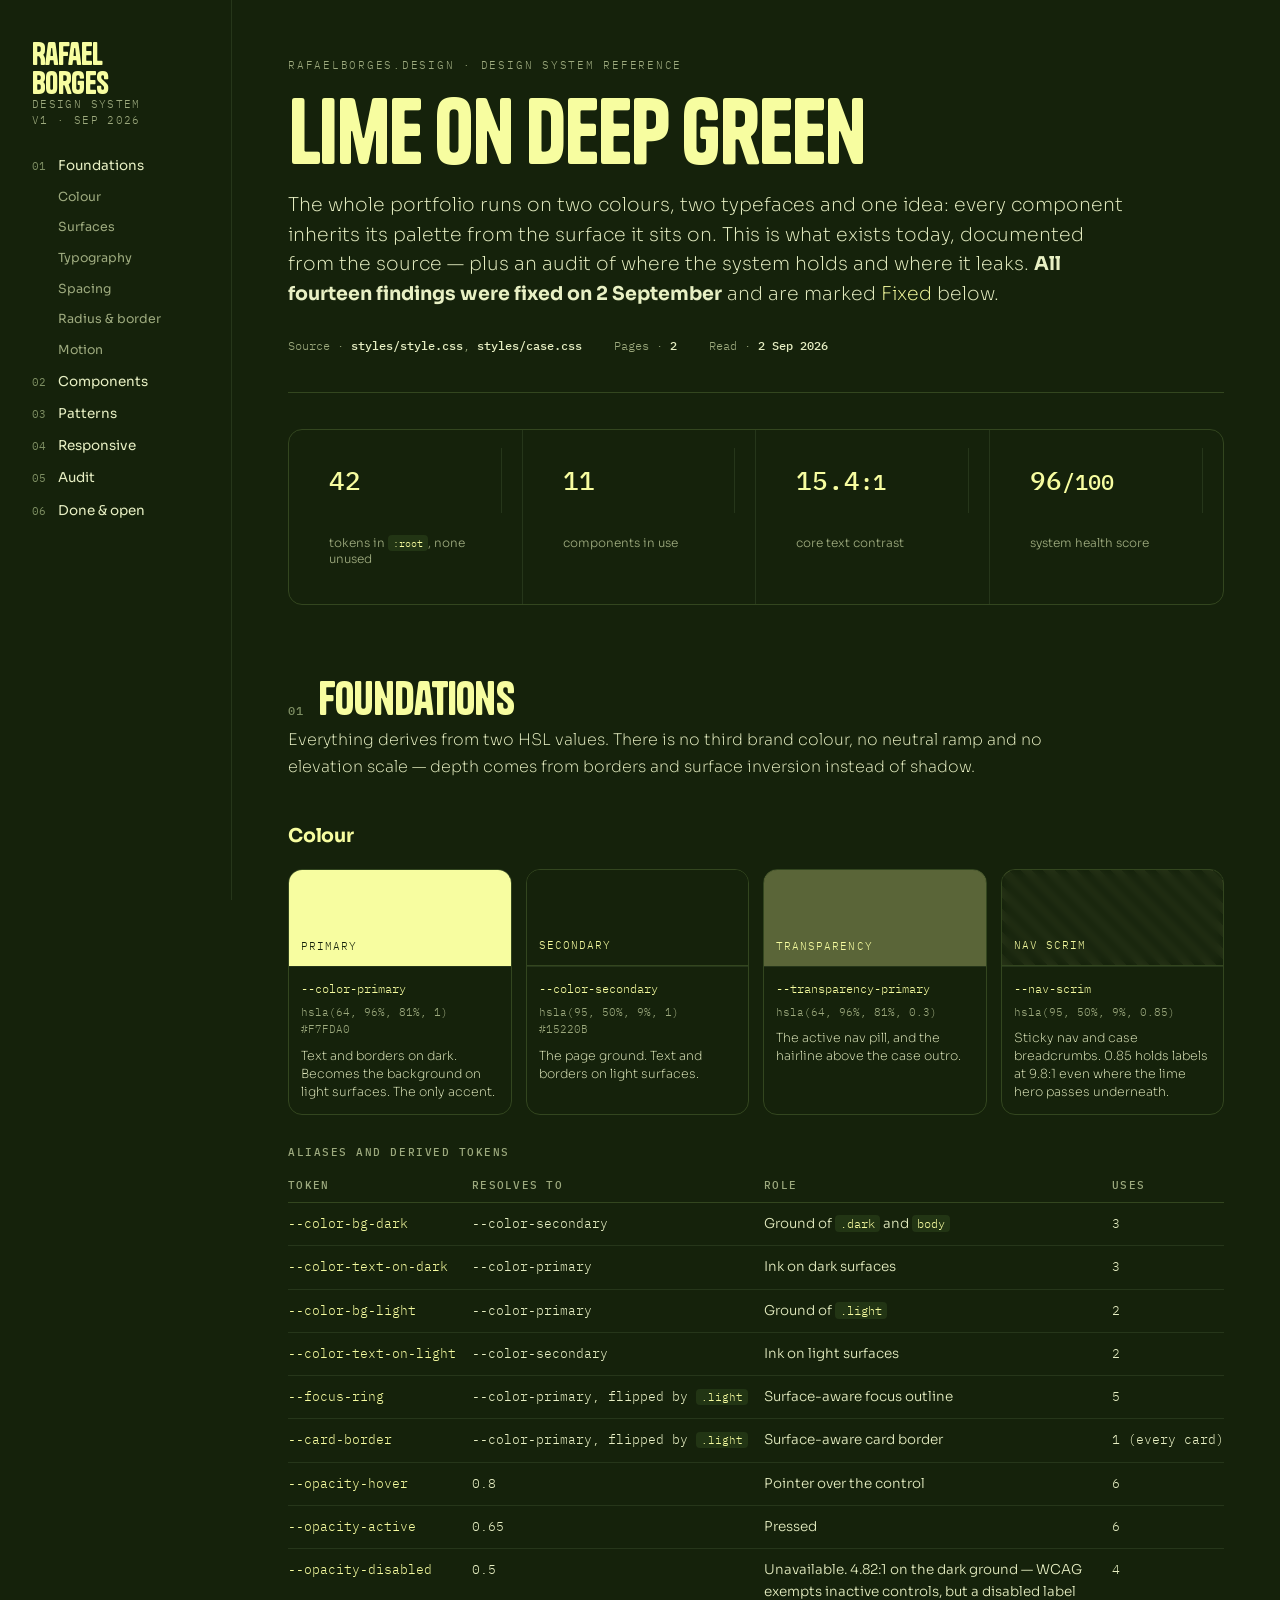
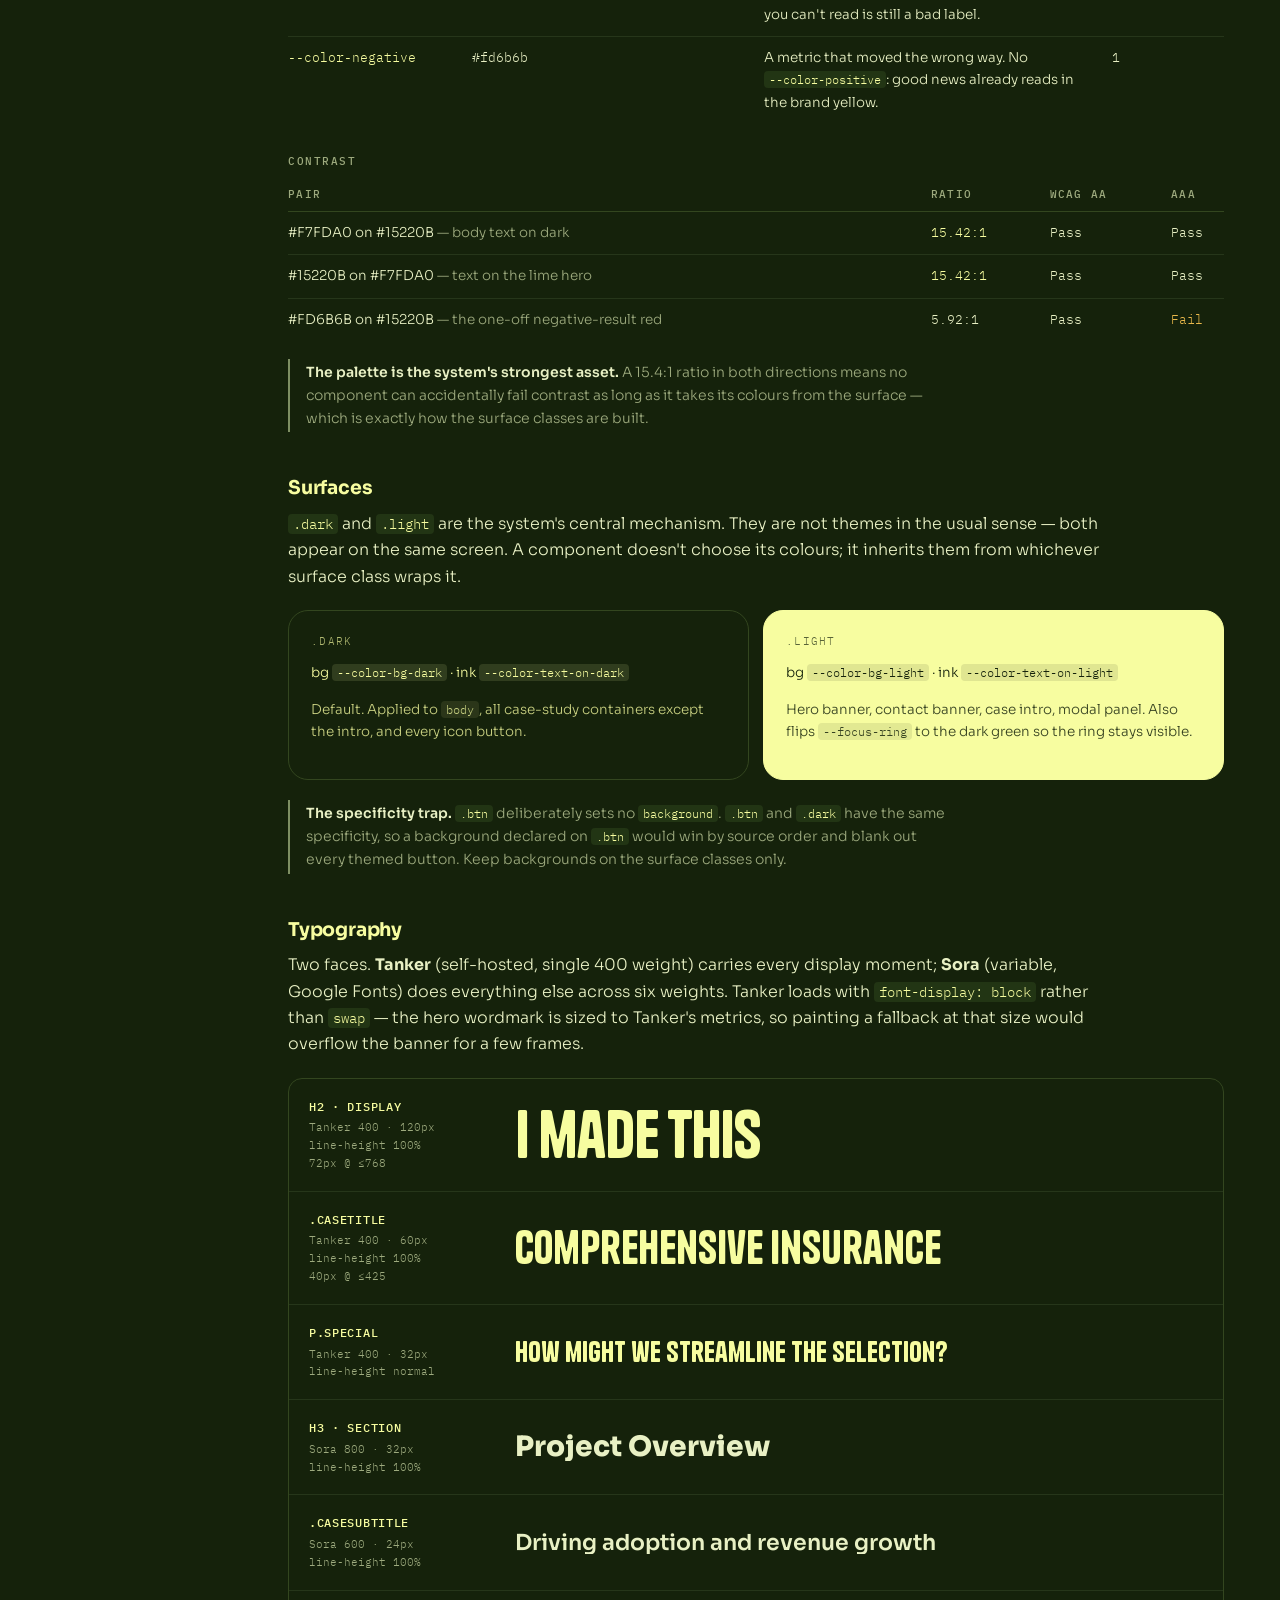
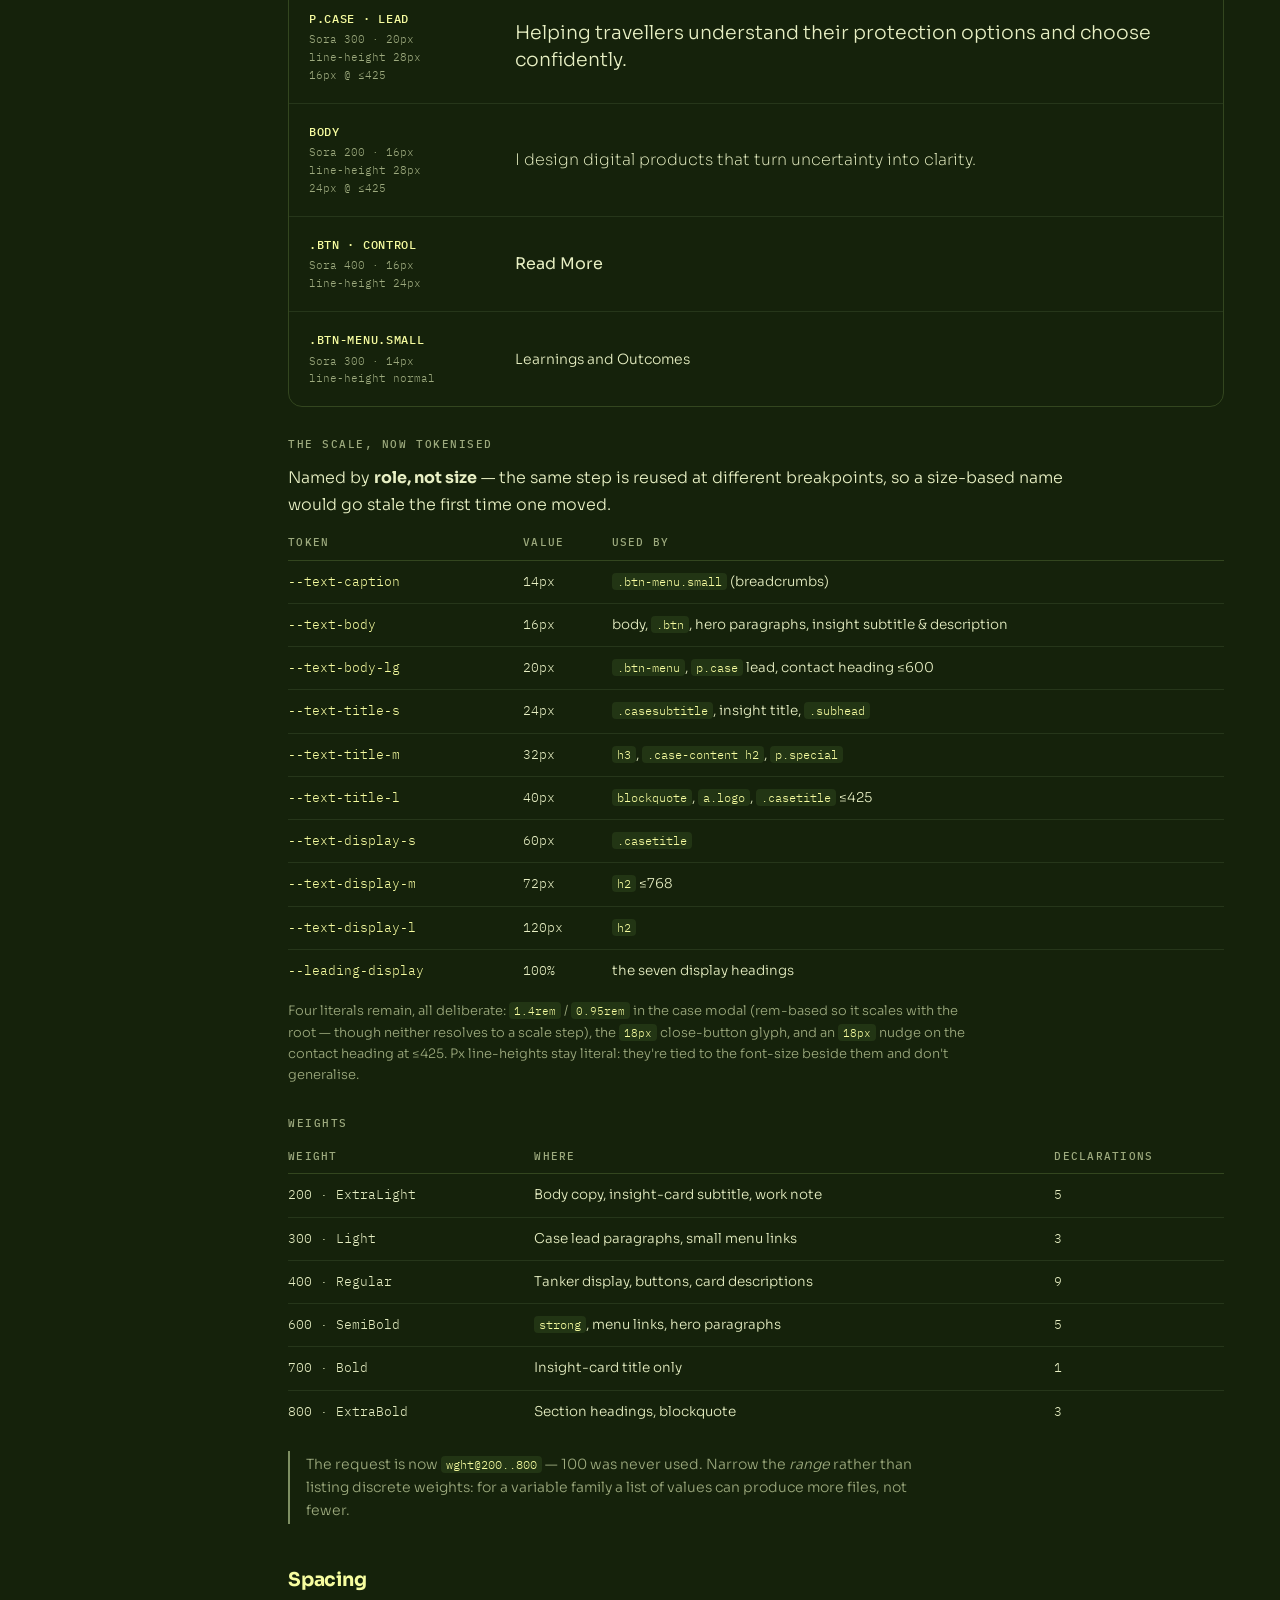
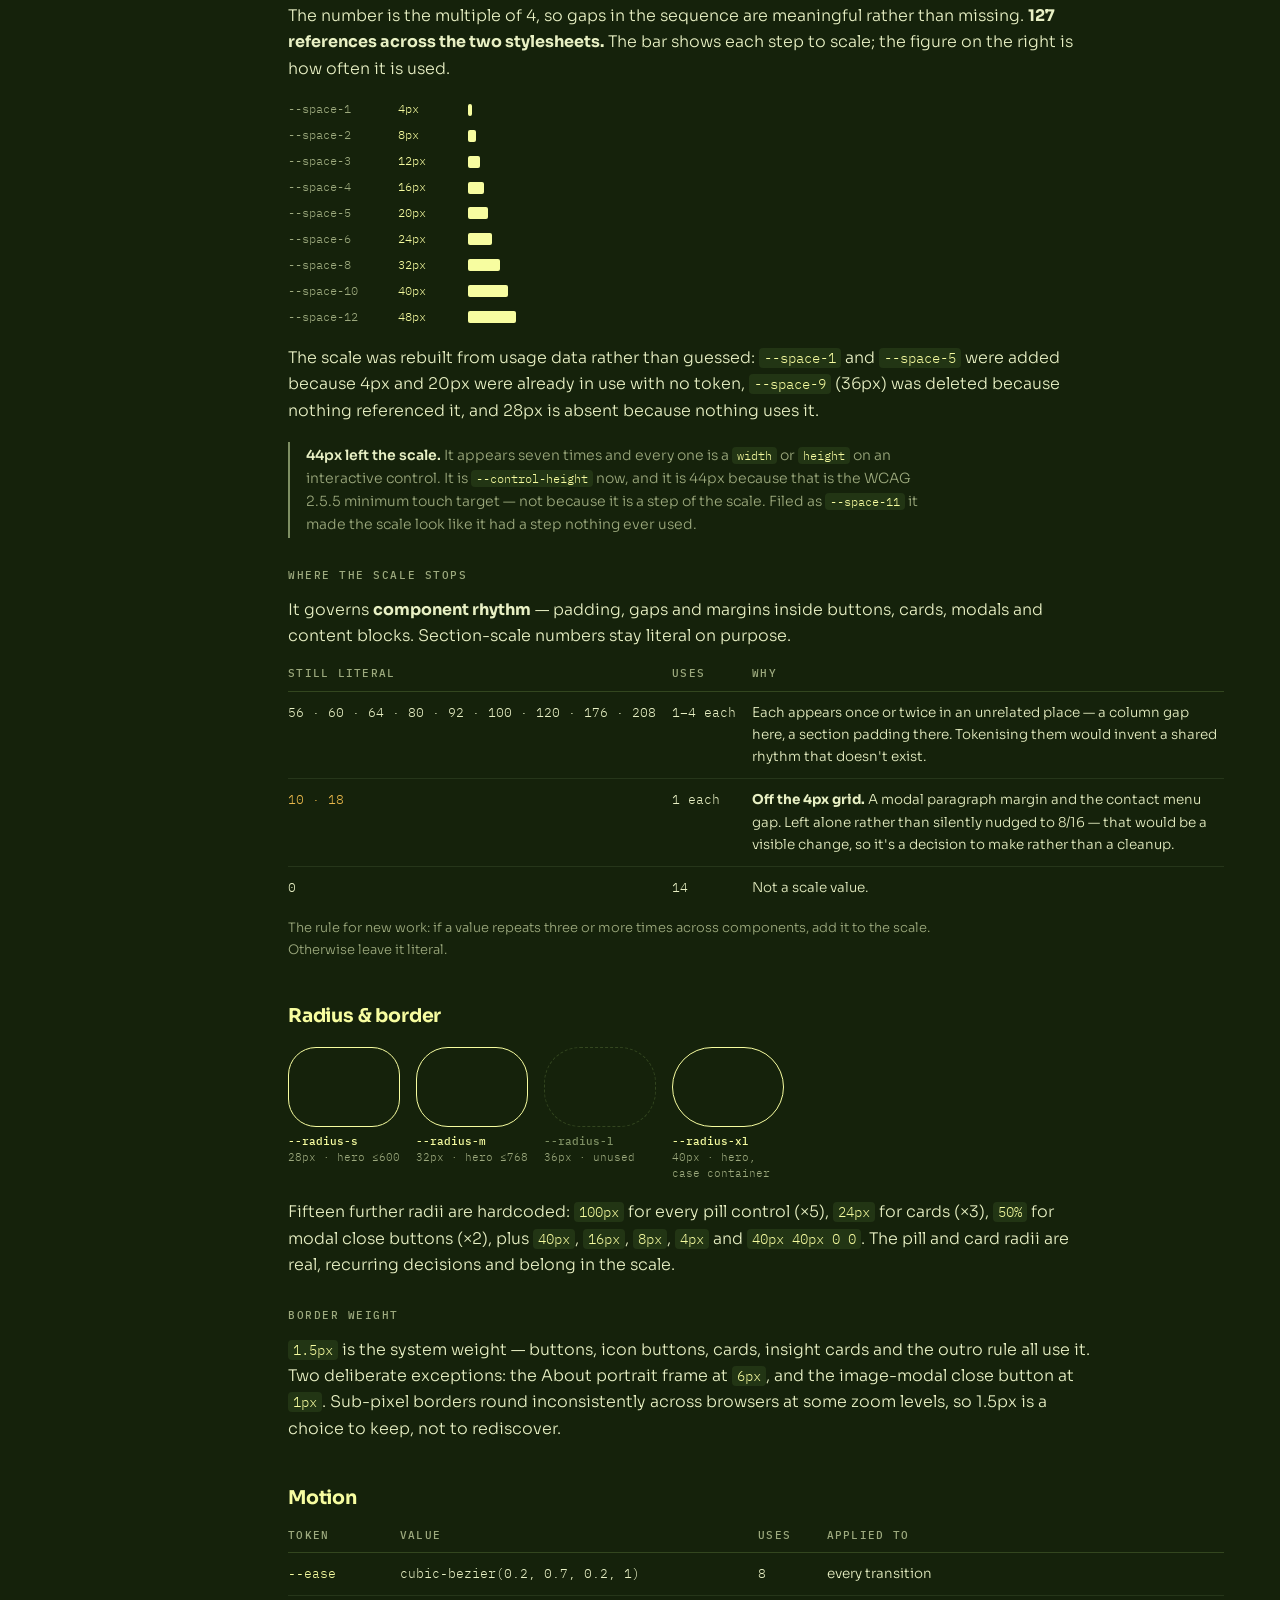
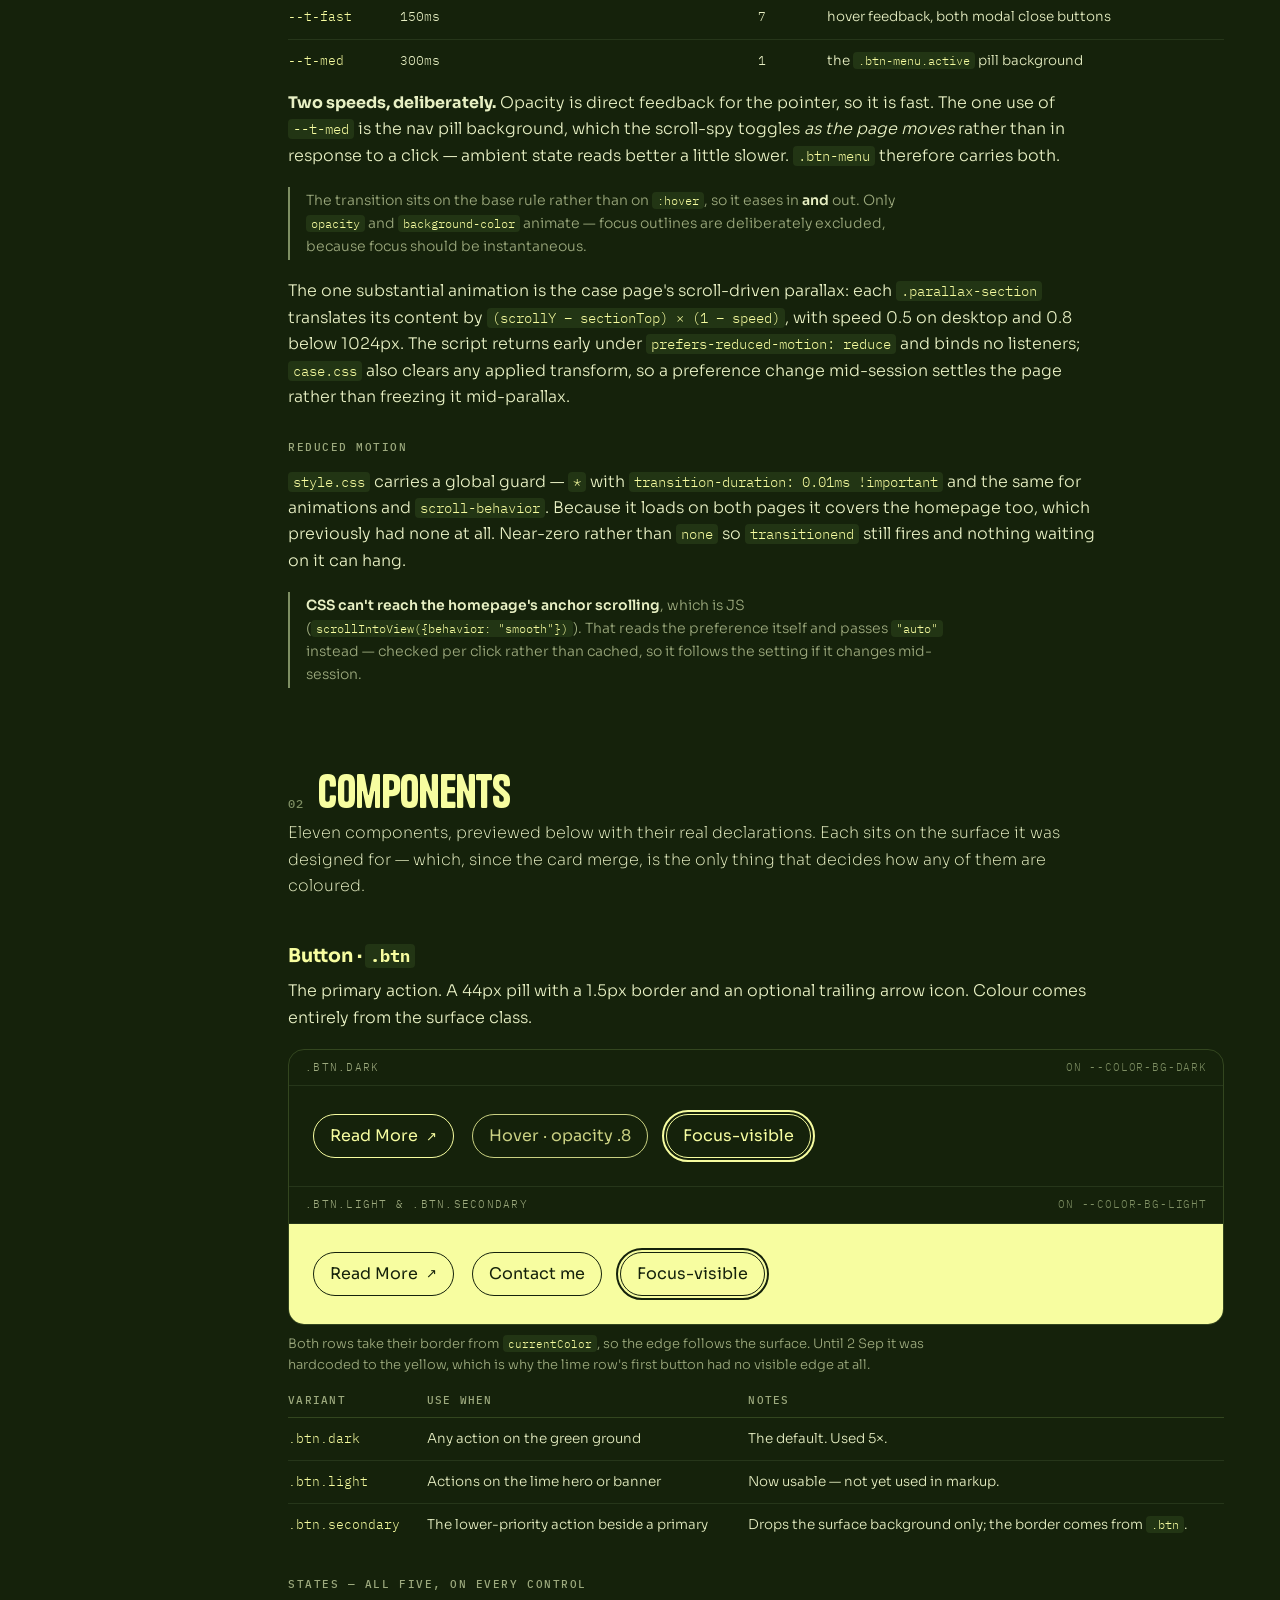
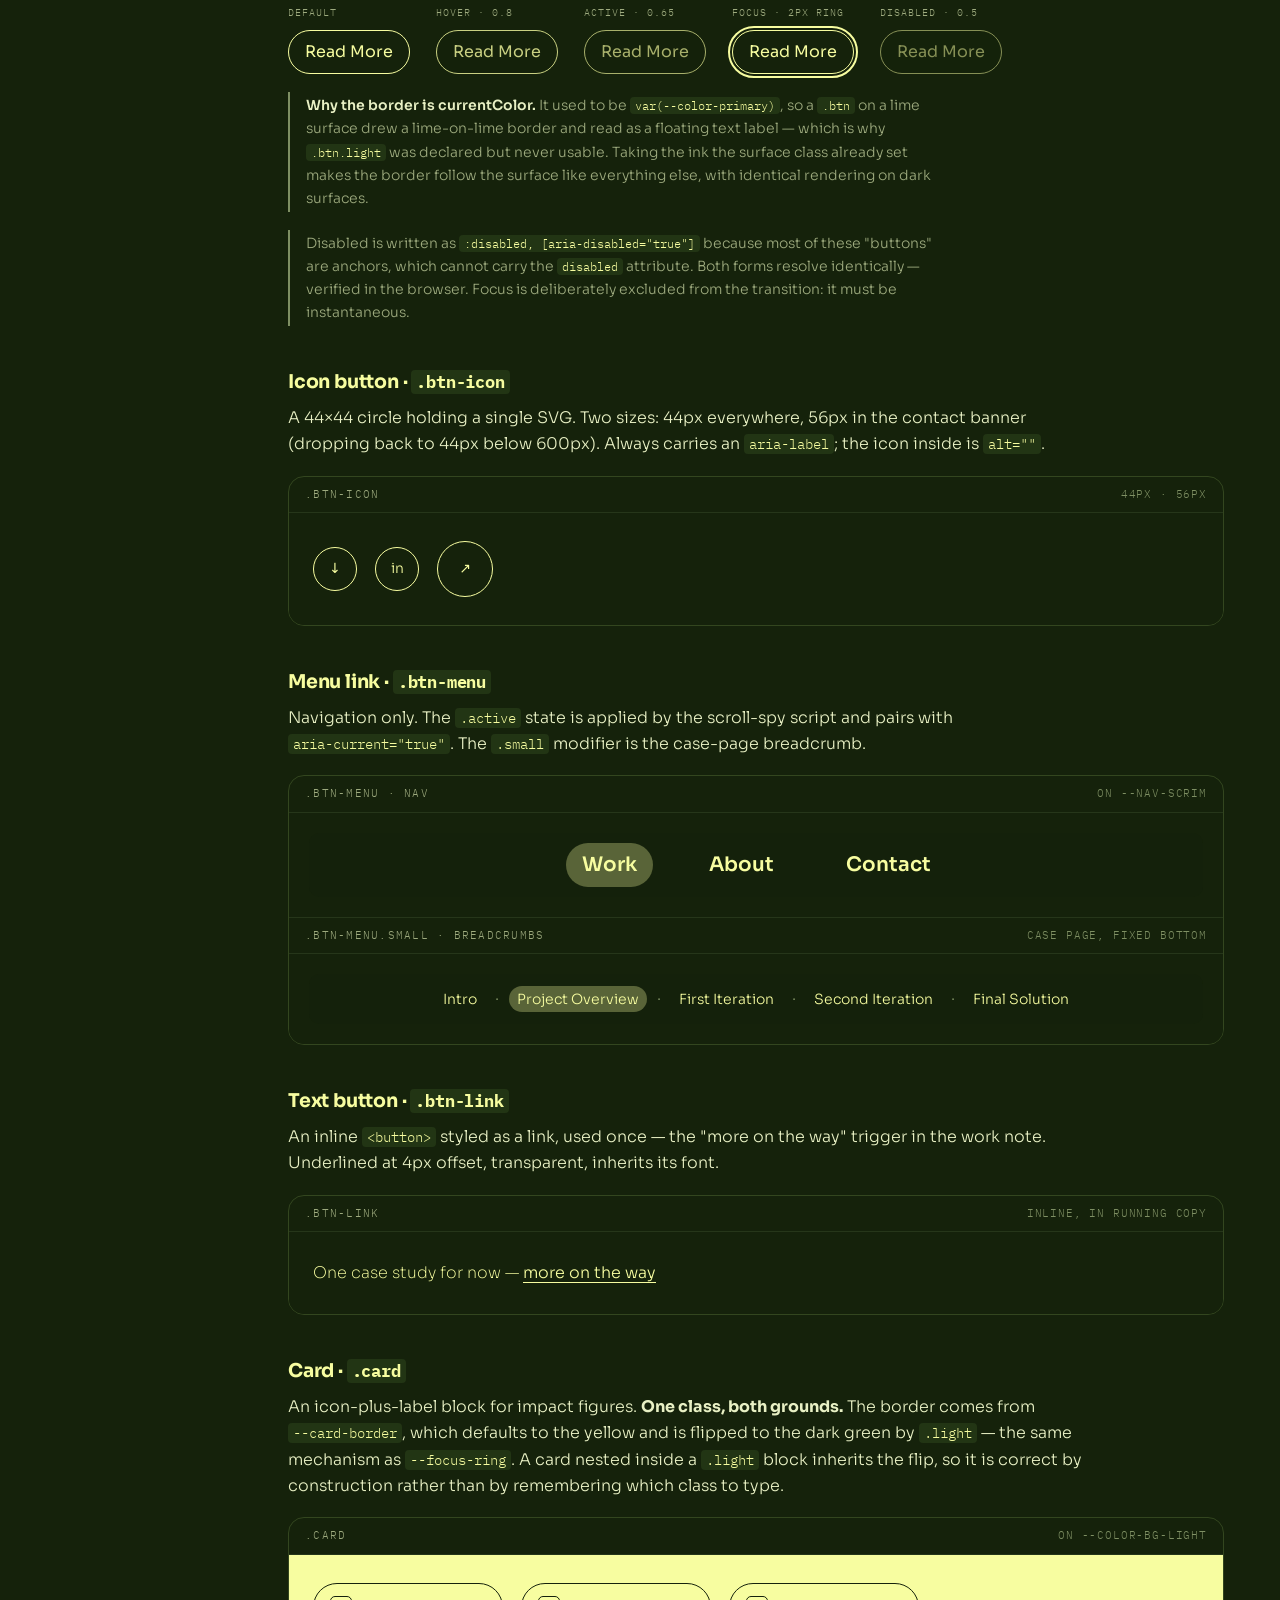
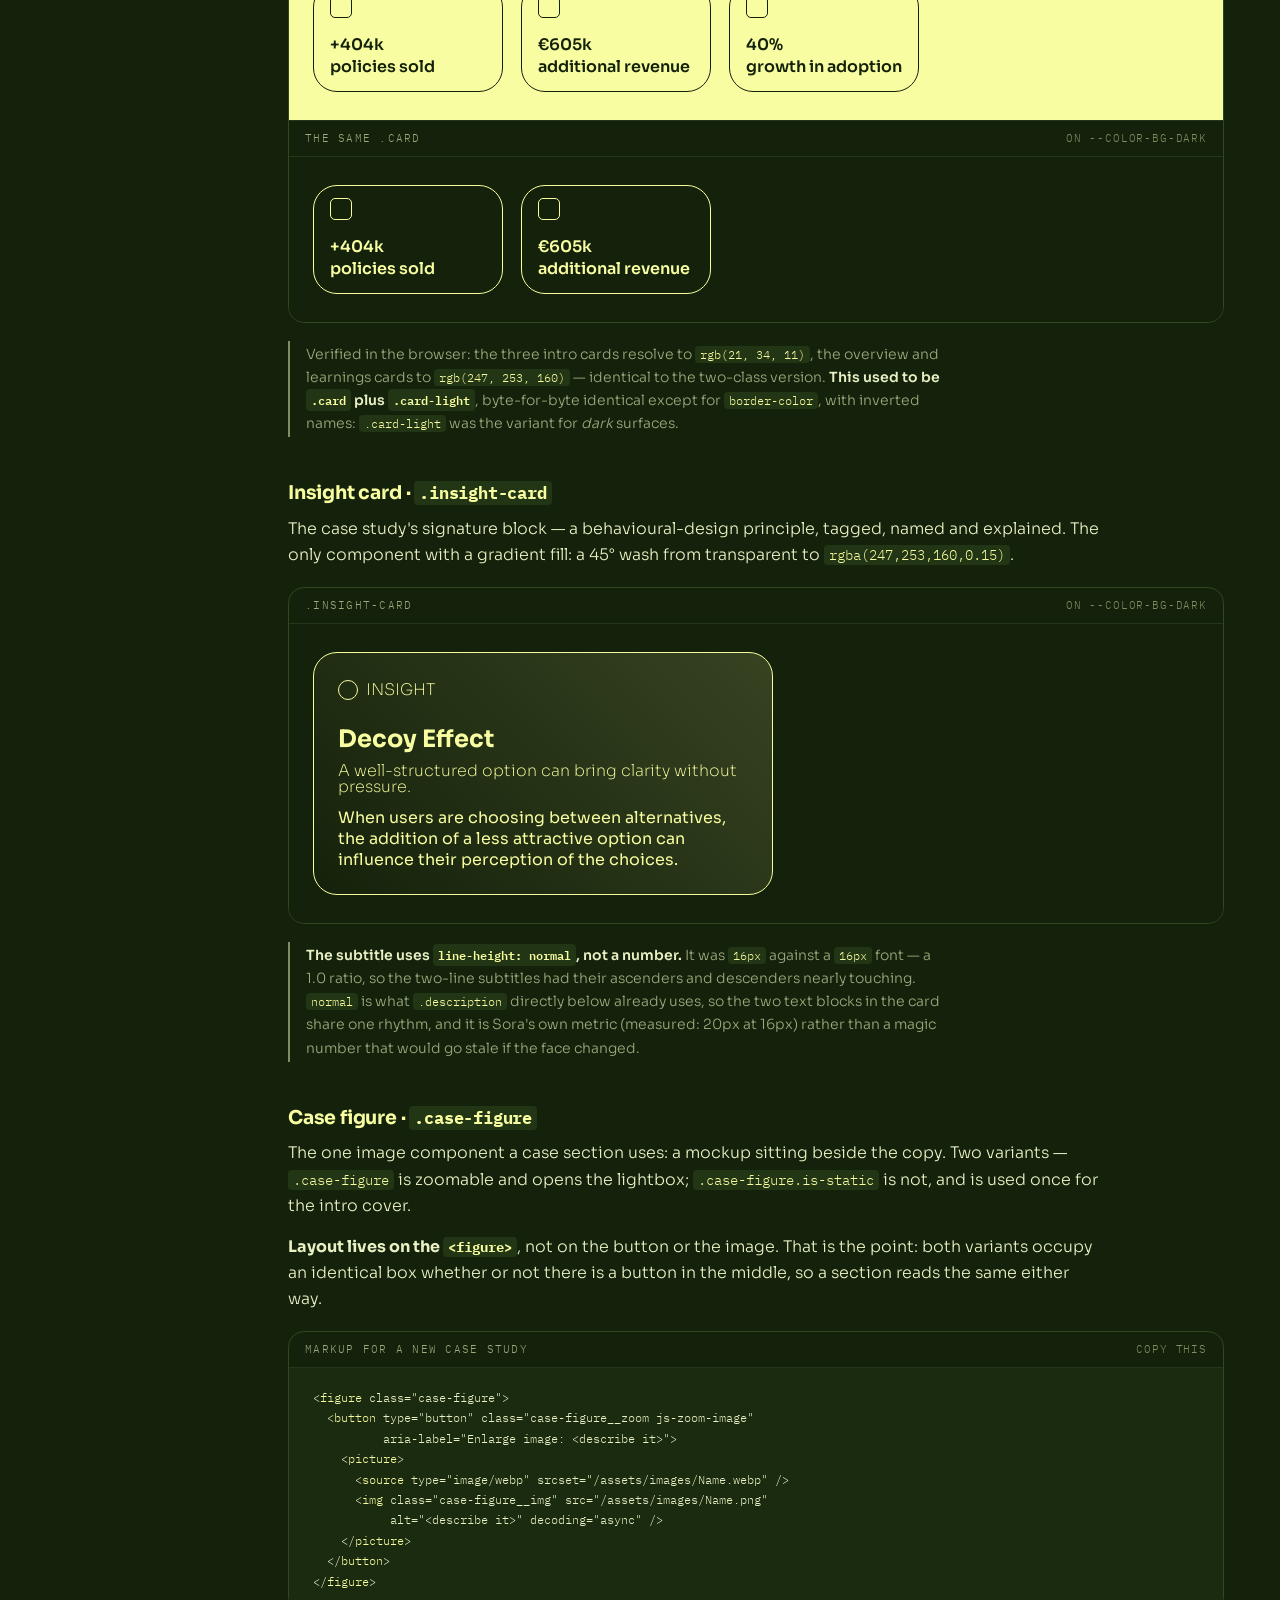
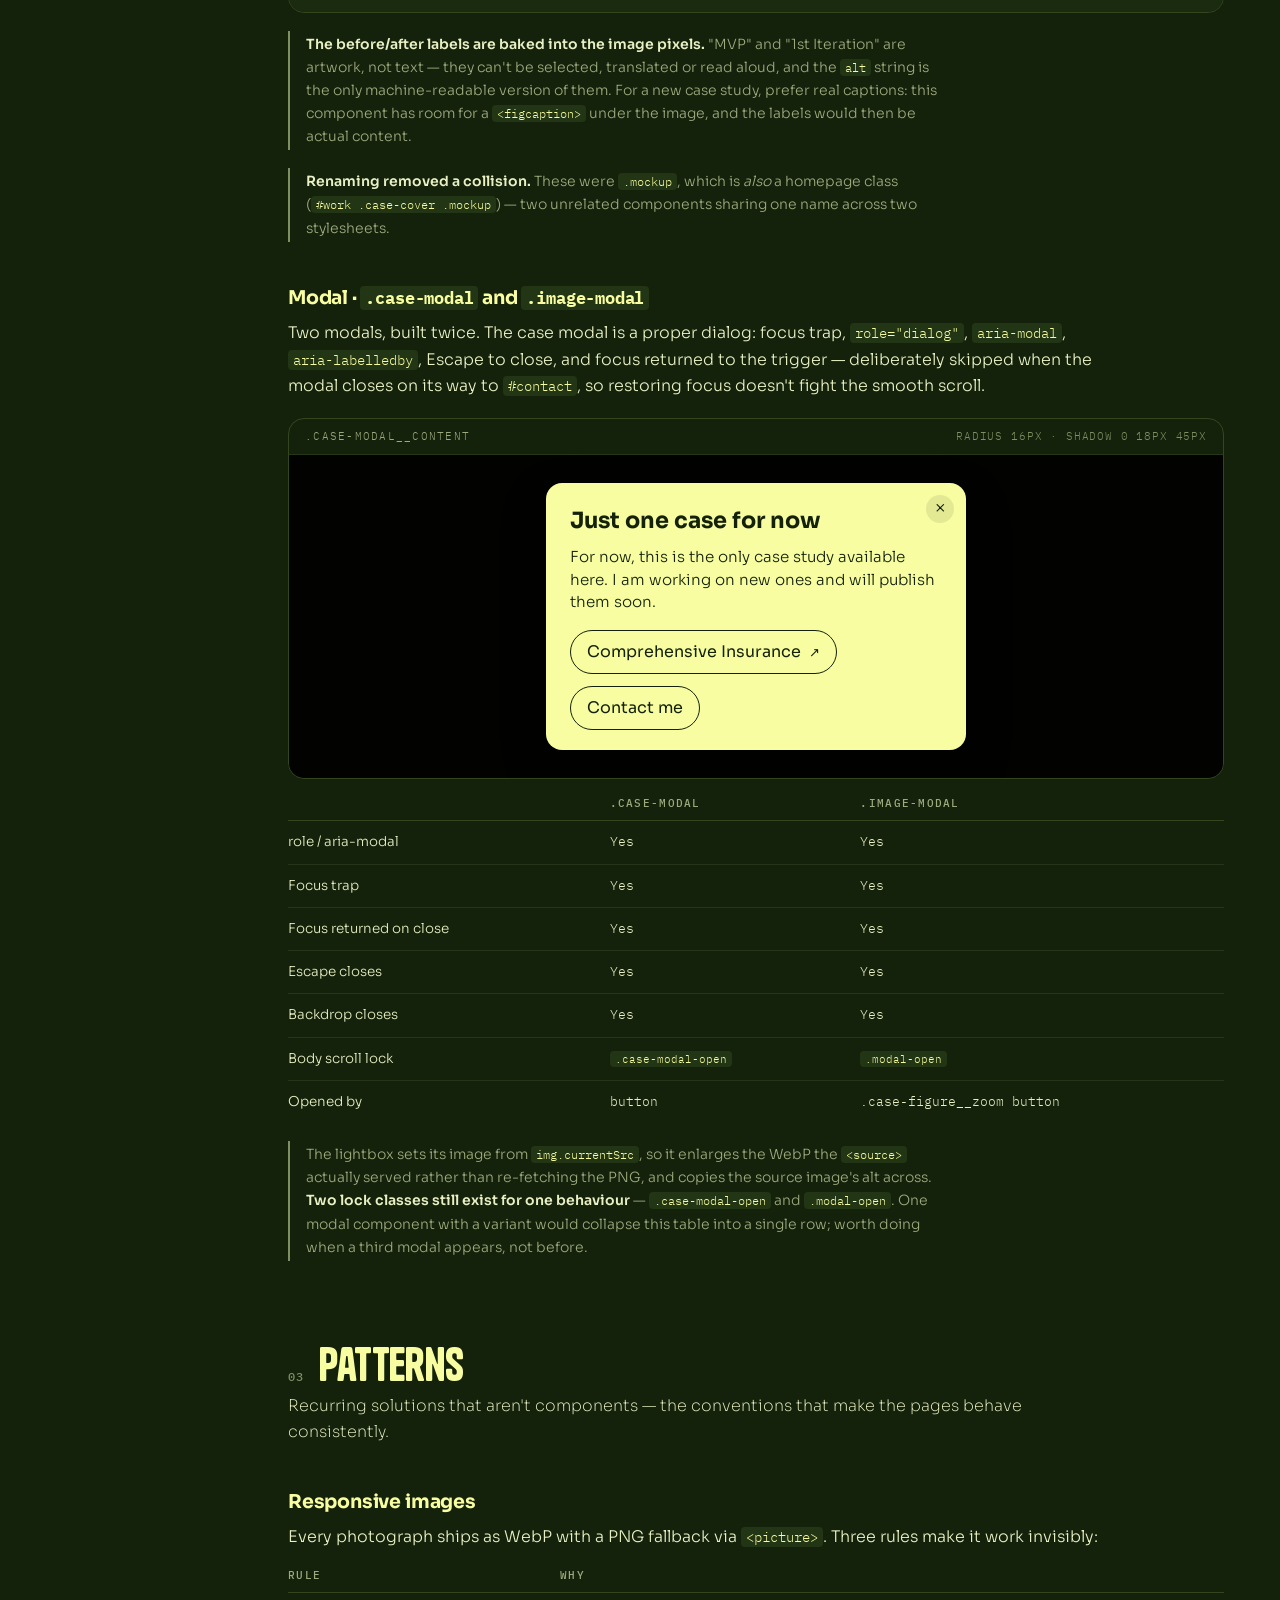
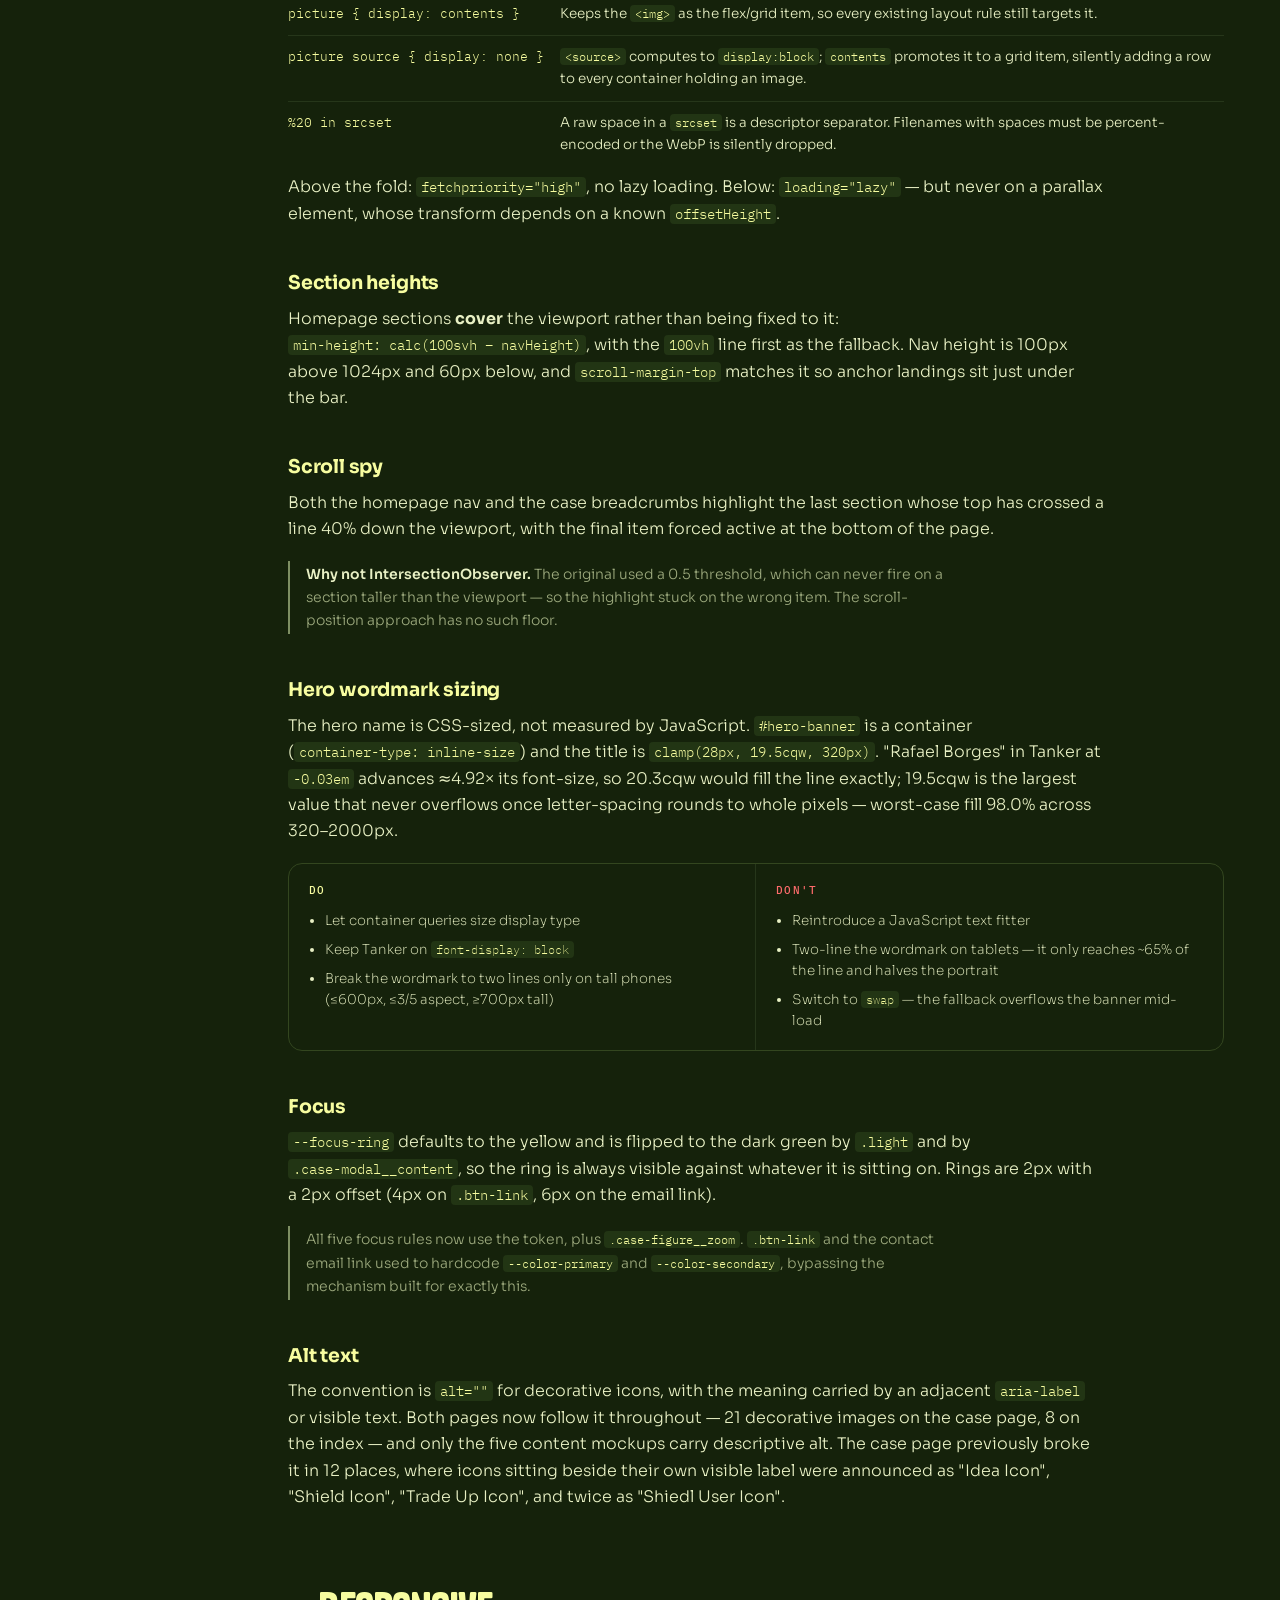
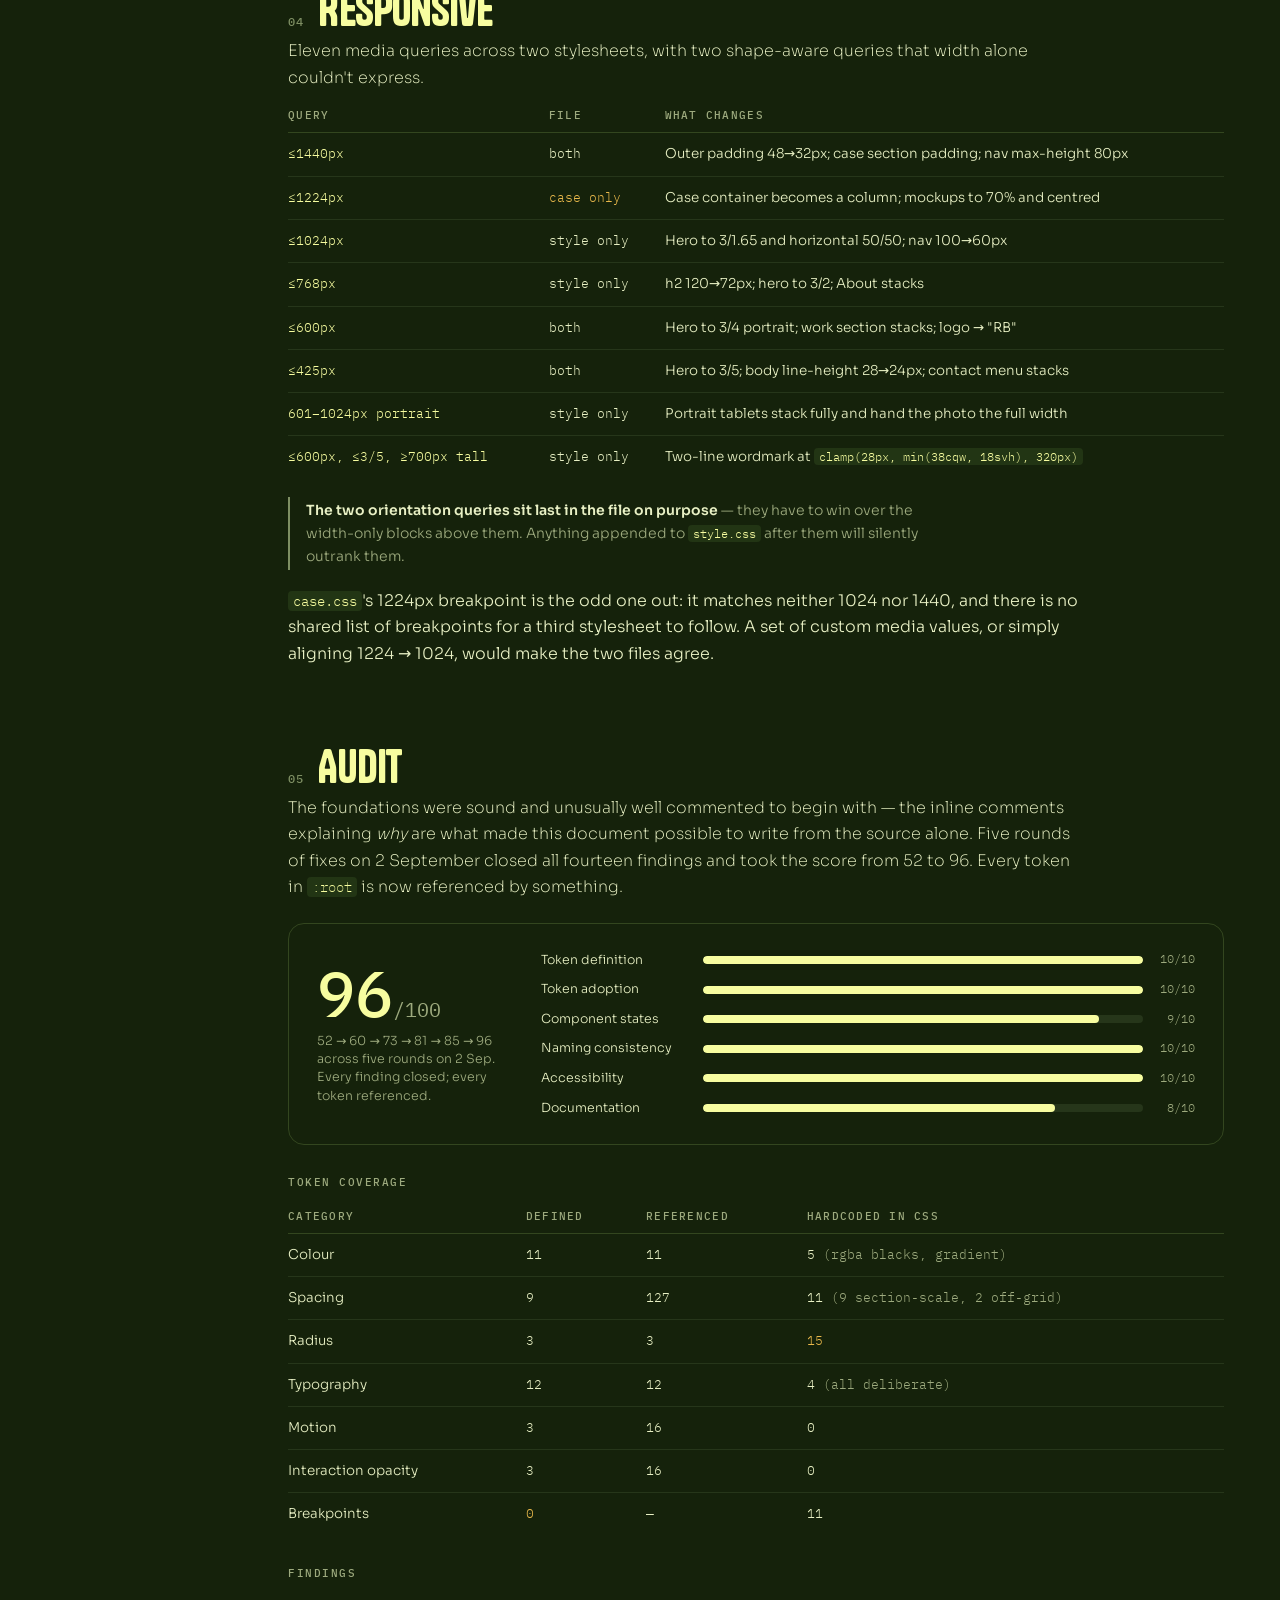
==== design-system/index.html @ a8e2dde0 "Design system: tokens, components, states, and a published reference Adds a design system reference " ====
<!doctype html>
<html lang="en">
<head>
<meta charset="utf-8">
<meta name="viewport" content="width=device-width, initial-scale=1">
<meta name="description" content="The design system behind rafaelborges.design — tokens, components, patterns, and the audit that produced them. Documented from source.">
<meta property="og:title" content="Design system — Rafael Borges">
<meta property="og:description" content="Two colours, two typefaces, and one idea: every component inherits its palette from the surface it sits on.">
<meta property="og:type" content="article">
<title>Design system — Rafael Borges</title>
<link rel="preconnect" href="https://fonts.googleapis.com">
<link rel="preconnect" href="https://fonts.gstatic.com" crossorigin>
<link rel="stylesheet" href="https://fonts.googleapis.com/css2?family=Sora:wght@200;300;400;600;700;800&family=IBM+Plex+Mono:wght@400;500;600&display=swap">

<style>
@font-face{
  font-family:"Tanker";
  src:url([data-uri]) format("woff2");
  font-weight:400;font-style:normal;font-display:block;
}

/* ---- Doc palette. Derived from the system's own two colours: the ground and
   the accent are the real tokens; the panels, hairlines and severity hues are
   documentation chrome, marked as such wherever they appear. ---- */
:root{
  --ground:#15220B;
  --panel:#1B2B10;
  --panel-2:#223514;
  --line:#33461F;
  --line-soft:#26361A;
  --accent:#F7FDA0;
  --body:#E8F0C4;
  --muted:#9DAA7E;
  --sev-high:#FD6B6B;
  --sev-med:#E8B84B;
  --sev-low:#7E8F63;

  --mono:"IBM Plex Mono",ui-monospace,SFMono-Regular,Menlo,monospace;
  --sans:"Sora",system-ui,-apple-system,Segoe UI,sans-serif;
  --display:"Tanker","Sora",system-ui,sans-serif;
}

*,*::before,*::after{box-sizing:border-box;}

body{
  margin:0;
  background:var(--ground);
  color:var(--body);
  font-family:var(--sans);
  font-weight:300;
  font-size:16px;
  line-height:1.65;
  -webkit-font-smoothing:antialiased;
}

::selection{background:var(--accent);color:var(--ground);}

a{color:var(--accent);text-underline-offset:3px;text-decoration-thickness:1px;}
a:focus-visible,button:focus-visible{outline:2px solid var(--accent);outline-offset:3px;border-radius:2px;}

/* =========================================================
   Shell
   ========================================================= */
.shell{
  display:grid;
  grid-template-columns:232px minmax(0,1fr);
  gap:0;
  max-width:1320px;
  margin:0 auto;
}

.rail{
  position:sticky;
  top:0;
  align-self:start;
  height:100vh;
  overflow-y:auto;
  padding:40px 24px 40px 32px;
  border-right:1px solid var(--line-soft);
  display:flex;
  flex-direction:column;
  gap:22px;
}
.rail-mark{
  font-family:var(--display);
  font-size:30px;
  line-height:.95;
  color:var(--accent);
  letter-spacing:-.02em;
}
.rail-sub{
  font-family:var(--mono);
  font-size:10.5px;
  letter-spacing:.13em;
  text-transform:uppercase;
  color:var(--muted);
  line-height:1.5;
}
.rail nav{display:flex;flex-direction:column;gap:2px;}
.rail nav a{
  font-size:13.5px;
  font-weight:400;
  color:var(--body);
  text-decoration:none;
  padding:4px 0;
  display:flex;
  gap:10px;
  align-items:baseline;
}
.rail nav a .n{
  font-family:var(--mono);
  font-size:10.5px;
  color:var(--sev-low);
  min-width:16px;
}
.rail nav a:hover{color:var(--accent);}
.rail nav .sub{padding-left:26px;font-size:12.5px;color:var(--muted);}
.rail nav .sub:hover{color:var(--accent);}

.doc{padding:56px 56px 120px;min-width:0;}

/* =========================================================
   Masthead
   ========================================================= */
.masthead{border-bottom:1px solid var(--line);padding-bottom:36px;margin-bottom:8px;}
.eyebrow{
  font-family:var(--mono);
  font-size:11px;
  letter-spacing:.16em;
  text-transform:uppercase;
  color:var(--muted);
  margin:0 0 18px;
}
h1{
  font-family:var(--display);
  font-weight:400;
  font-size:clamp(44px,7vw,88px);
  line-height:.9;
  letter-spacing:-.025em;
  color:var(--accent);
  margin:0 0 20px;
  text-wrap:balance;
}
.standfirst{
  font-size:19px;
  font-weight:200;
  line-height:1.55;
  max-width:60ch;
  margin:0 0 28px;
  color:var(--body);
}
.meta-row{
  display:flex;
  flex-wrap:wrap;
  gap:8px 32px;
  font-family:var(--mono);
  font-size:11.5px;
  color:var(--muted);
}
.meta-row b{color:var(--body);font-weight:500;}

/* Snapshot strip */
.snapshot{
  display:grid;
  grid-template-columns:repeat(auto-fit,minmax(140px,1fr));
  gap:0;
  border:1px solid var(--line);
  border-radius:14px;
  overflow:hidden;
  margin:36px 0 8px;
}
.snapshot div{
  padding:18px 20px;
  border-right:1px solid var(--line-soft);
}
.snapshot div:last-child{border-right:0;}
.snapshot .fig{
  font-family:var(--mono);
  font-size:26px;
  font-weight:500;
  color:var(--accent);
  line-height:1.1;
  font-variant-numeric:tabular-nums;
}
.snapshot .cap{
  font-size:12px;
  color:var(--muted);
  line-height:1.4;
  margin-top:4px;
}

/* =========================================================
   Sections
   ========================================================= */
section{padding-top:64px;scroll-margin-top:24px;}
h2{
  font-family:var(--display);
  font-weight:400;
  font-size:clamp(30px,4vw,44px);
  line-height:1;
  letter-spacing:-.02em;
  color:var(--accent);
  margin:0 0 6px;
  display:flex;
  align-items:baseline;
  gap:14px;
}
h2 .num{
  font-family:var(--mono);
  font-size:12px;
  font-weight:500;
  letter-spacing:.1em;
  color:var(--sev-low);
}
.sec-intro{
  max-width:66ch;
  font-weight:200;
  margin:0 0 8px;
  color:var(--body);
}
h3{
  font-family:var(--sans);
  font-weight:700;
  font-size:19px;
  line-height:1.3;
  color:var(--accent);
  margin:44px 0 10px;
  letter-spacing:-.01em;
}
h4{
  font-family:var(--mono);
  font-weight:500;
  font-size:11px;
  letter-spacing:.14em;
  text-transform:uppercase;
  color:var(--muted);
  margin:28px 0 12px;
}
p{max-width:68ch;margin:0 0 14px;}
p.tight{margin-bottom:6px;}
code,.tok{
  font-family:var(--mono);
  font-size:.87em;
  color:var(--accent);
  background:var(--panel-2);
  padding:1px 5px;
  border-radius:4px;
  white-space:nowrap;
}
.note{
  border-left:2px solid var(--sev-low);
  padding:2px 0 2px 16px;
  color:var(--muted);
  font-size:14px;
  max-width:66ch;
  margin:18px 0;
}
.note b{color:var(--body);font-weight:600;}

/* =========================================================
   Tables
   ========================================================= */
.tw{overflow-x:auto;margin:16px 0 8px;}
table{
  border-collapse:collapse;
  width:100%;
  min-width:520px;
  font-size:13.5px;
}
th{
  text-align:left;
  font-family:var(--mono);
  font-weight:500;
  font-size:10.5px;
  letter-spacing:.12em;
  text-transform:uppercase;
  color:var(--muted);
  padding:0 16px 8px 0;
  border-bottom:1px solid var(--line);
  vertical-align:bottom;
}
td{
  padding:10px 16px 10px 0;
  border-bottom:1px solid var(--line-soft);
  vertical-align:top;
  font-weight:300;
}
td:last-child,th:last-child{padding-right:0;}
td.m{font-family:var(--mono);font-size:12.5px;color:var(--body);font-variant-numeric:tabular-nums;white-space:nowrap;}
td.m.a{color:var(--accent);}
tr:last-child td{border-bottom:0;}

/* =========================================================
   Colour
   ========================================================= */
.swatches{
  display:grid;
  grid-template-columns:repeat(auto-fit,minmax(210px,1fr));
  gap:14px;
  margin:20px 0;
}
.sw{border:1px solid var(--line);border-radius:14px;overflow:hidden;}
.sw .chip{height:96px;display:flex;align-items:flex-end;padding:10px 12px;}
.sw .chip span{
  font-family:var(--mono);font-size:10.5px;letter-spacing:.1em;text-transform:uppercase;
}
.sw .info{padding:12px;border-top:1px solid var(--line-soft);}
.sw .name{font-family:var(--mono);font-size:12px;color:var(--accent);}
.sw .vals{font-family:var(--mono);font-size:11px;color:var(--muted);margin-top:5px;line-height:1.6;font-variant-numeric:tabular-nums;}
.sw .use{font-size:12.5px;color:var(--body);margin-top:8px;font-weight:200;line-height:1.45;}

/* Surface demo */
.surfaces{display:grid;grid-template-columns:1fr 1fr;gap:14px;margin:20px 0;}
.surf{border-radius:20px;padding:22px;border:1px solid var(--line);}
.surf.is-dark{background:#15220B;color:#F7FDA0;}
.surf.is-light{background:#F7FDA0;color:#15220B;border-color:#F7FDA0;}
.surf .lab{font-family:var(--mono);font-size:10.5px;letter-spacing:.12em;text-transform:uppercase;opacity:.7;margin-bottom:12px;}
.surf p{font-size:13.5px;margin:0 0 14px;max-width:none;}

/* =========================================================
   Type specimens
   ========================================================= */
.spec-type{border:1px solid var(--line);border-radius:14px;overflow:hidden;margin:20px 0;}
.spec-type .row{
  display:grid;
  grid-template-columns:186px minmax(0,1fr);
  gap:20px;
  padding:18px 20px;
  border-bottom:1px solid var(--line-soft);
  align-items:center;
}
.spec-type .row:last-child{border-bottom:0;}
.spec-type .k{
  font-family:var(--mono);font-size:10.5px;color:var(--muted);line-height:1.7;
  font-variant-numeric:tabular-nums;
}
.spec-type .k b{display:block;color:var(--accent);font-weight:500;font-size:11.5px;letter-spacing:.06em;text-transform:uppercase;margin-bottom:3px;}
.spec-type .v{color:var(--body);min-width:0;overflow:hidden;text-overflow:ellipsis;}
.sp-h2{font-family:var(--display);font-weight:400;font-size:64px;line-height:1;letter-spacing:-.02em;color:var(--accent);}
.sp-case{font-family:var(--display);font-weight:400;font-size:44px;line-height:1;color:var(--accent);}
.sp-special{font-family:var(--display);font-weight:400;font-size:28px;line-height:normal;color:var(--accent);}
.sp-h3{font-family:var(--sans);font-weight:800;font-size:28px;line-height:1;}
.sp-sub{font-family:var(--sans);font-weight:600;font-size:22px;line-height:1;}
.sp-lead{font-family:var(--sans);font-weight:300;font-size:19px;line-height:1.4;}
.sp-body{font-family:var(--sans);font-weight:200;font-size:16px;line-height:1.75;}
.sp-btn{font-family:var(--sans);font-weight:400;font-size:16px;line-height:1.5;}
.sp-small{font-family:var(--sans);font-weight:300;font-size:14px;line-height:normal;}

.scale-bar{display:flex;flex-wrap:wrap;gap:6px;margin:14px 0 4px;}
.scale-bar span{
  font-family:var(--mono);font-size:11px;color:var(--body);
  border:1px solid var(--line);border-radius:6px;padding:3px 9px;
  font-variant-numeric:tabular-nums;
}
.scale-bar span.gap{border-style:dashed;color:var(--sev-low);border-color:var(--line-soft);}

/* =========================================================
   Spacing / radius rulers
   ========================================================= */
.ruler{display:flex;flex-direction:column;gap:7px;margin:18px 0;}
.ruler .r{display:grid;grid-template-columns:96px 56px minmax(0,1fr);gap:14px;align-items:center;font-family:var(--mono);font-size:11.5px;color:var(--muted);font-variant-numeric:tabular-nums;}
.ruler .r .bar{height:12px;background:var(--accent);border-radius:2px;}
.ruler .r.unused .bar{background:var(--line);}
.ruler .r.unused{color:var(--sev-low);}
.ruler .r em{font-style:normal;color:var(--accent);}
.ruler .r.unused em{color:var(--sev-low);}

.radii{display:flex;flex-wrap:wrap;gap:16px;margin:18px 0;}
.radii .rd{width:112px;}
.radii .box{height:80px;border:1.5px solid var(--accent);}
.radii .cap{font-family:var(--mono);font-size:10.5px;color:var(--muted);margin-top:7px;line-height:1.5;}
.radii .cap b{display:block;color:var(--accent);font-weight:500;}
.radii .rd.unused .box{border-color:var(--line);border-style:dashed;}
.radii .rd.unused .cap b{color:var(--sev-low);}

/* =========================================================
   Component previews — real declarations from style.css
   ========================================================= */
.demo{
  border:1px solid var(--line);
  border-radius:16px;
  overflow:hidden;
  margin:18px 0 10px;
}
.demo-head{
  display:flex;justify-content:space-between;align-items:center;gap:16px;
  padding:9px 16px;border-bottom:1px solid var(--line-soft);
  font-family:var(--mono);font-size:10.5px;letter-spacing:.12em;text-transform:uppercase;color:var(--muted);
}
.demo-head .surface-tag{color:var(--sev-low);letter-spacing:.08em;}
.stage{padding:28px 24px;display:flex;flex-wrap:wrap;gap:18px;align-items:center;}
.stage.on-dark{background:#15220B;}
.stage.on-light{background:#F7FDA0;}
.stage.col{flex-direction:column;align-items:flex-start;}

/* --- his components, verbatim values --- */
.p-btn{
  display:flex;font-family:var(--sans);cursor:default;
  padding:8px 16px;justify-content:center;align-items:center;
  height:44px;gap:8px;border-radius:100px;border:1.5px solid currentColor;
  font-size:16px;font-weight:400;line-height:24px;text-decoration:none;
}
.p-btn.on-d{background:#15220B;color:#F7FDA0;}
.p-btn.on-l{background:#F7FDA0;color:#15220B;}
.p-btn.is-hover{opacity:.8;}
.p-btn.is-focus{outline:2px solid #F7FDA0;outline-offset:2px;}
.p-btn.on-l.is-focus{outline-color:#15220B;}
.p-btn.sec{background:transparent;border:1.5px solid currentColor;color:#15220B;}
.p-btn .ar{font-size:13px;line-height:1;}

.p-icon{
  display:flex;width:44px;height:44px;justify-content:center;align-items:center;
  border-radius:100px;border:1.5px solid #F7FDA0;background:#15220B;color:#F7FDA0;font-size:14px;
}
.p-icon.lg{width:56px;height:56px;}

.p-menu{
  display:flex;padding:8px 16px;justify-content:center;align-items:center;
  border-radius:100px;height:44px;font-size:20px;font-weight:600;line-height:24px;color:#F7FDA0;
}
.p-menu.small{padding:4px 8px;height:auto;font-size:14px;font-weight:300;line-height:normal;}
.p-menu.active{background:hsla(64,96%,81%,.3);}

.p-link{
  font:inherit;color:#F7FDA0;text-decoration:underline;text-underline-offset:4px;font-size:16px;font-weight:300;
}

.p-card{
  display:flex;flex-direction:column;align-items:flex-start;min-width:0;width:190px;
  padding:12px 16px;gap:16px;border-radius:24px;border:1.5px solid #15220B;color:#15220B;
  font-size:16px;line-height:1.4;
}
.p-card.light-variant{border-color:#F7FDA0;color:#F7FDA0;}
.p-card b{font-weight:600;}
.p-card .ic{width:22px;height:22px;border-radius:5px;border:1.5px solid currentColor;}

.p-insight{
  display:flex;width:100%;max-width:460px;padding:24px;flex-direction:column;align-items:flex-start;gap:24px;
  border-radius:24px;border:1.5px solid #F7FDA0;
  background:linear-gradient(45deg,rgba(247,253,160,0) 0%,rgba(247,253,160,.15) 100%);
  color:#F7FDA0;
}
.p-insight .tag{display:flex;align-items:center;gap:8px;}
.p-insight .tag .d{width:20px;height:20px;border-radius:50%;border:1.5px solid currentColor;}
.p-insight .tag p{font-weight:200;text-transform:uppercase;margin:0;font-size:16px;}
.p-insight .cc{display:flex;flex-direction:column;align-items:flex-start;gap:12px;}
.p-insight .cc .t{font-size:24px;font-weight:700;line-height:24px;}
.p-insight .cc .s{font-size:16px;font-weight:200;line-height:16px;}
.p-insight .cc .d2{font-size:16px;font-weight:400;line-height:normal;margin:0;}

.p-nav{
  display:flex;justify-content:center;align-items:center;gap:40px;width:100%;
  background:hsla(95,50%,9%,.85);height:64px;border-radius:10px;
}
.p-crumbs{display:flex;align-items:center;gap:0;flex-wrap:wrap;width:100%;justify-content:center;
  background:hsla(95,50%,9%,.85);padding:12px;border-radius:10px;}
.p-crumbs .dot{width:24px;height:24px;display:flex;align-items:center;justify-content:center;color:var(--sev-low);}

.p-modal{
  max-width:420px;width:100%;padding:24px 24px 20px;border-radius:16px;
  background:#F7FDA0;color:#15220B;box-shadow:0 18px 45px rgba(0,0,0,.25);position:relative;
}
.p-modal h5{font-family:var(--sans);font-size:1.4rem;font-weight:700;margin:0 0 12px;line-height:1.2;}
.p-modal p{font-size:.95rem;line-height:1.5;margin:0 0 10px;max-width:none;font-weight:300;}
.p-modal .x{
  position:absolute;top:12px;right:12px;width:28px;height:28px;border-radius:50%;
  background:rgba(0,0,0,.08);display:flex;align-items:center;justify-content:center;font-size:18px;
}
.p-modal .acts{margin-top:16px;display:flex;gap:12px;flex-wrap:wrap;}

/* state matrix */
.states{display:flex;flex-wrap:wrap;gap:26px;margin:4px 0;}
.states .st{display:flex;flex-direction:column;gap:9px;align-items:flex-start;}
.states .st .lbl{font-family:var(--mono);font-size:10px;letter-spacing:.1em;text-transform:uppercase;color:var(--muted);}
.states .st.missing .lbl{color:var(--sev-med);}
.states .st.missing .ghost{
  height:44px;display:flex;align-items:center;padding:0 16px;border-radius:100px;
  border:1.5px dashed var(--line);color:var(--sev-low);font-size:13px;font-family:var(--mono);
}

/* =========================================================
   Audit
   ========================================================= */
.score{
  display:grid;
  grid-template-columns:190px minmax(0,1fr);
  gap:34px;
  align-items:center;
  border:1px solid var(--line);
  border-radius:16px;
  padding:26px 28px;
  margin:22px 0 10px;
}
.score .big{
  font-family:var(--mono);font-size:64px;font-weight:500;color:var(--accent);line-height:.95;
  font-variant-numeric:tabular-nums;
}
.score .big small{font-size:20px;color:var(--muted);font-weight:400;}
.score .bl{font-size:12.5px;color:var(--muted);margin-top:8px;line-height:1.45;}
.bars{display:flex;flex-direction:column;gap:9px;min-width:0;}
.bars .b{display:grid;grid-template-columns:150px minmax(0,1fr) 40px;gap:12px;align-items:center;font-size:12.5px;}
.bars .b .track{height:8px;background:var(--line-soft);border-radius:99px;overflow:hidden;}
.bars .b .fill{height:100%;background:var(--accent);border-radius:99px;}
.bars .b .fill.warn{background:var(--sev-med);}
.bars .b .fill.bad{background:var(--sev-high);}
.bars .b .n{font-family:var(--mono);font-size:11.5px;color:var(--muted);text-align:right;font-variant-numeric:tabular-nums;}
.bars .b .lb{color:var(--body);}

.findings{display:flex;flex-direction:column;gap:0;margin:20px 0 8px;border-top:1px solid var(--line);}
.f{
  display:grid;
  grid-template-columns:22px minmax(0,1fr);
  gap:16px;
  padding:18px 0 18px 0;
  border-bottom:1px solid var(--line-soft);
}
.f .stripe{width:3px;border-radius:99px;background:var(--sev-low);margin-left:9px;}
.f.high .stripe{background:var(--sev-high);}
.f.med .stripe{background:var(--sev-med);}
.f .hd{display:flex;flex-wrap:wrap;align-items:baseline;gap:10px 14px;margin-bottom:6px;}
.f .ti{font-size:15.5px;font-weight:600;color:var(--accent);line-height:1.35;}
.f .where{font-family:var(--mono);font-size:11px;color:var(--sev-low);}
.f .sev{
  font-family:var(--mono);font-size:9.5px;letter-spacing:.12em;text-transform:uppercase;
  border:1px solid var(--line);border-radius:99px;padding:2px 8px;color:var(--muted);
}
.f.high .sev{color:var(--sev-high);border-color:rgba(253,107,107,.4);}
.f.med .sev{color:var(--sev-med);border-color:rgba(232,184,75,.35);}
.f p{font-size:14px;margin:0;color:var(--body);font-weight:200;max-width:78ch;}
.f p + p{margin-top:8px;}
.f.done .stripe{background:var(--accent);}
.f.done .ti{color:var(--body);}
.f.done .sev{color:var(--ground);background:var(--accent);border-color:var(--accent);}
.f.done .was{color:var(--sev-low);font-family:var(--mono);font-size:10px;letter-spacing:.1em;text-transform:uppercase;}
.f .fix{color:var(--muted);font-size:13.5px;}
.f .fix b{color:var(--body);font-weight:600;}

.actions{counter-reset:a;display:flex;flex-direction:column;gap:2px;margin:18px 0;}
.actions .a{
  display:grid;grid-template-columns:34px minmax(0,1fr);gap:14px;
  padding:16px 0;border-bottom:1px solid var(--line-soft);
}
.actions .a:last-child{border-bottom:0;}
.actions .a .idx{font-family:var(--mono);font-size:12px;color:var(--sev-low);padding-top:3px;font-variant-numeric:tabular-nums;}
.actions .a .t{font-size:15.5px;font-weight:600;color:var(--accent);margin-bottom:5px;line-height:1.35;}
.actions .a p{font-size:14px;font-weight:200;margin:0;color:var(--body);}
.actions .a .eff{font-family:var(--mono);font-size:10.5px;color:var(--muted);margin-top:7px;letter-spacing:.06em;}

.dodont{display:grid;grid-template-columns:1fr 1fr;gap:0;border:1px solid var(--line);border-radius:14px;overflow:hidden;margin:18px 0;}
.dodont > div{padding:18px 20px;}
.dodont .do{border-right:1px solid var(--line-soft);}
.dodont h5{font-family:var(--mono);font-size:10.5px;letter-spacing:.12em;text-transform:uppercase;margin:0 0 12px;font-weight:500;}
.dodont .do h5{color:var(--accent);}
.dodont .dont h5{color:var(--sev-high);}
.dodont ul{margin:0;padding-left:16px;font-size:13.5px;font-weight:200;line-height:1.55;}
.dodont li{margin-bottom:8px;}
.dodont li:last-child{margin-bottom:0;}

.colophon{
  margin-top:80px;padding-top:26px;border-top:1px solid var(--line);
  font-family:var(--mono);font-size:11.5px;color:var(--sev-low);line-height:1.8;
}

@media (max-width:900px){
  .shell{grid-template-columns:1fr;}
  .rail{position:static;height:auto;border-right:0;border-bottom:1px solid var(--line-soft);padding:32px 24px;}
  .rail nav{display:grid;grid-template-columns:repeat(auto-fit,minmax(150px,1fr));gap:2px 18px;}
  .rail nav .sub{display:none;}
  .doc{padding:36px 24px 90px;}
  .surfaces,.dodont{grid-template-columns:1fr;}
  .dodont .do{border-right:0;border-bottom:1px solid var(--line-soft);}
  .score{grid-template-columns:1fr;gap:22px;}
  .bars .b{grid-template-columns:110px minmax(0,1fr) 36px;}
  .spec-type .row{grid-template-columns:1fr;gap:10px;}
}

/* site-only: the wordmark is a link here */
a.rail-mark { display: block; text-decoration: none; }
a.rail-mark:hover { opacity: .8; }
a.rail-mark:focus-visible { outline: 2px solid var(--accent); outline-offset: 4px; border-radius: 4px; }
</style>
<style>
  :root { color-scheme: dark; }
  img { max-width: 100%; }
  [hidden] { display: none !important; }
</style>
</head>
<body>
<div class="shell">

  <aside class="rail">
    <div>
      <a href="/" class="rail-mark" aria-label="Back to the portfolio">Rafael<br>Borges</a>
      <div class="rail-sub">Design system<br>v1 · Sep 2026</div>
    </div>
    <nav>
      <a href="#foundations"><span class="n">01</span>Foundations</a>
      <a class="sub" href="#colour">Colour</a>
      <a class="sub" href="#surfaces">Surfaces</a>
      <a class="sub" href="#type">Typography</a>
      <a class="sub" href="#space">Spacing</a>
      <a class="sub" href="#radius">Radius &amp; border</a>
      <a class="sub" href="#motion">Motion</a>
      <a href="#components"><span class="n">02</span>Components</a>
      <a href="#patterns"><span class="n">03</span>Patterns</a>
      <a href="#responsive"><span class="n">04</span>Responsive</a>
      <a href="#audit"><span class="n">05</span>Audit</a>
      <a href="#next"><span class="n">06</span>Done &amp; open</a>
    </nav>
  </aside>

  <main class="doc">

    <header class="masthead">
      <p class="eyebrow">rafaelborges.design · design system reference</p>
      <h1>Lime on Deep&nbsp;Green</h1>
      <p class="standfirst">
        The whole portfolio runs on two colours, two typefaces and one idea: every
        component inherits its palette from the surface it sits on. This is what
        exists today, documented from the source — plus an audit of where the
        system holds and where it leaks. <b>All fourteen findings were fixed on
        2 September</b> and are marked
        <span style="color:var(--accent)">Fixed</span> below.
      </p>
      <div class="meta-row">
        <span>Source · <b>styles/style.css</b>, <b>styles/case.css</b></span>
        <span>Pages · <b>2</b></span>
        <span>Read · <b>2 Sep 2026</b></span>
      </div>
    </header>

    <div class="snapshot">
      <div>
        <div class="fig">42</div>
        <div class="cap">tokens in <code>:root</code>, none unused</div>
      </div>
      <div>
        <div class="fig">11</div>
        <div class="cap">components in use</div>
      </div>
      <div>
        <div class="fig">15.4<small>:1</small></div>
        <div class="cap">core text contrast</div>
      </div>
      <div>
        <div class="fig">96<small>/100</small></div>
        <div class="cap">system health score</div>
      </div>
    </div>

    <!-- ============================================ 01 -->
    <section id="foundations">
      <h2><span class="num">01</span>Foundations</h2>
      <p class="sec-intro">
        Everything derives from two HSL values. There is no third brand colour, no
        neutral ramp and no elevation scale — depth comes from borders and surface
        inversion instead of shadow.
      </p>

      <h3 id="colour">Colour</h3>
      <div class="swatches">
        <div class="sw">
          <div class="chip" style="background:#F7FDA0;color:#15220B"><span>primary</span></div>
          <div class="info">
            <div class="name">--color-primary</div>
            <div class="vals">hsla(64, 96%, 81%, 1)<br>#F7FDA0</div>
            <div class="use">Text and borders on dark. Becomes the background on light surfaces. The only accent.</div>
          </div>
        </div>
        <div class="sw">
          <div class="chip" style="background:#15220B;color:#F7FDA0;border-bottom:1px solid var(--line)"><span>secondary</span></div>
          <div class="info">
            <div class="name">--color-secondary</div>
            <div class="vals">hsla(95, 50%, 9%, 1)<br>#15220B</div>
            <div class="use">The page ground. Text and borders on light surfaces.</div>
          </div>
        </div>
        <div class="sw">
          <div class="chip" style="background:linear-gradient(90deg,#15220B,#15220B),linear-gradient(90deg,#F7FDA0 0 100%);background-blend-mode:normal;position:relative">
            <div style="position:absolute;inset:0;background:#15220B"></div>
            <div style="position:absolute;inset:0;background:hsla(64,96%,81%,.3)"></div>
            <span style="position:relative;color:#F7FDA0">transparency</span>
          </div>
          <div class="info">
            <div class="name">--transparency-primary</div>
            <div class="vals">hsla(64, 96%, 81%, 0.3)</div>
            <div class="use">The active nav pill, and the hairline above the case outro.</div>
          </div>
        </div>
        <div class="sw">
          <div class="chip" style="background:#15220B;position:relative;border-bottom:1px solid var(--line)">
            <div style="position:absolute;inset:0;background:repeating-linear-gradient(45deg,#F7FDA0 0 8px,#15220B 8px 16px);opacity:.5"></div>
            <div style="position:absolute;inset:0;background:hsla(95,50%,9%,.85);backdrop-filter:blur(4px)"></div>
            <span style="position:relative;color:#F7FDA0">nav scrim</span>
          </div>
          <div class="info">
            <div class="name">--nav-scrim</div>
            <div class="vals">hsla(95, 50%, 9%, 0.85)</div>
            <div class="use">Sticky nav and case breadcrumbs. 0.85 holds labels at 9.8:1 even where the lime hero passes underneath.</div>
          </div>
        </div>
      </div>

      <h4>Aliases and derived tokens</h4>
      <div class="tw">
        <table>
          <thead>
            <tr><th>Token</th><th>Resolves to</th><th>Role</th><th>Uses</th></tr>
          </thead>
          <tbody>
            <tr><td class="m a">--color-bg-dark</td><td class="m">--color-secondary</td><td>Ground of <code>.dark</code> and <code>body</code></td><td class="m">3</td></tr>
            <tr><td class="m a">--color-text-on-dark</td><td class="m">--color-primary</td><td>Ink on dark surfaces</td><td class="m">3</td></tr>
            <tr><td class="m a">--color-bg-light</td><td class="m">--color-primary</td><td>Ground of <code>.light</code></td><td class="m">2</td></tr>
            <tr><td class="m a">--color-text-on-light</td><td class="m">--color-secondary</td><td>Ink on light surfaces</td><td class="m">2</td></tr>
            <tr><td class="m a">--focus-ring</td><td class="m">--color-primary, flipped by <code>.light</code></td><td>Surface-aware focus outline</td><td class="m">5</td></tr>
            <tr><td class="m a">--card-border</td><td class="m">--color-primary, flipped by <code>.light</code></td><td>Surface-aware card border</td><td class="m">1 (every card)</td></tr>
            <tr><td class="m a">--opacity-hover</td><td class="m">0.8</td><td>Pointer over the control</td><td class="m">6</td></tr>
            <tr><td class="m a">--opacity-active</td><td class="m">0.65</td><td>Pressed</td><td class="m">6</td></tr>
            <tr><td class="m a">--opacity-disabled</td><td class="m">0.5</td><td>Unavailable. 4.82:1 on the dark ground — WCAG exempts inactive controls, but a disabled label you can't read is still a bad label.</td><td class="m">4</td></tr>
            <tr><td class="m a">--color-negative</td><td class="m">#fd6b6b</td><td>A metric that moved the wrong way. No <code>--color-positive</code>: good news already reads in the brand yellow.</td><td class="m">1</td></tr>
          </tbody>
        </table>
      </div>

      <h4>Contrast</h4>
      <div class="tw">
        <table>
          <thead><tr><th>Pair</th><th>Ratio</th><th>WCAG AA</th><th>AAA</th></tr></thead>
          <tbody>
            <tr><td>#F7FDA0 on #15220B <span style="color:var(--muted)">— body text on dark</span></td><td class="m a">15.42:1</td><td class="m">Pass</td><td class="m">Pass</td></tr>
            <tr><td>#15220B on #F7FDA0 <span style="color:var(--muted)">— text on the lime hero</span></td><td class="m a">15.42:1</td><td class="m">Pass</td><td class="m">Pass</td></tr>
            <tr><td>#FD6B6B on #15220B <span style="color:var(--muted)">— the one-off negative-result red</span></td><td class="m">5.92:1</td><td class="m">Pass</td><td class="m" style="color:var(--sev-med)">Fail</td></tr>
          </tbody>
        </table>
      </div>
      <div class="note">
        <b>The palette is the system's strongest asset.</b> A 15.4:1 ratio in both
        directions means no component can accidentally fail contrast as long as it
        takes its colours from the surface — which is exactly how the surface
        classes are built.
      </div>

      <h3 id="surfaces">Surfaces</h3>
      <p>
        <code>.dark</code> and <code>.light</code> are the system's central
        mechanism. They are not themes in the usual sense — both appear on the same
        screen. A component doesn't choose its colours; it inherits them from
        whichever surface class wraps it.
      </p>
      <div class="surfaces">
        <div class="surf is-dark">
          <div class="lab">.dark</div>
          <p>bg <code style="background:rgba(247,253,160,.12)">--color-bg-dark</code> · ink <code style="background:rgba(247,253,160,.12)">--color-text-on-dark</code></p>
          <p style="opacity:.8">Default. Applied to <code style="background:rgba(247,253,160,.12)">body</code>, all case-study containers except the intro, and every icon button.</p>
        </div>
        <div class="surf is-light">
          <div class="lab">.light</div>
          <p>bg <code style="background:rgba(21,34,11,.1);color:#15220B">--color-bg-light</code> · ink <code style="background:rgba(21,34,11,.1);color:#15220B">--color-text-on-light</code></p>
          <p style="opacity:.85">Hero banner, contact banner, case intro, modal panel. Also flips <code style="background:rgba(21,34,11,.1);color:#15220B">--focus-ring</code> to the dark green so the ring stays visible.</p>
        </div>
      </div>
      <div class="note">
        <b>The specificity trap.</b> <code>.btn</code> deliberately sets no
        <code>background</code>. <code>.btn</code> and <code>.dark</code> have the
        same specificity, so a background declared on <code>.btn</code> would win by
        source order and blank out every themed button. Keep backgrounds on the
        surface classes only.
      </div>

      <h3 id="type">Typography</h3>
      <p>
        Two faces. <b>Tanker</b> (self-hosted, single 400 weight) carries every
        display moment; <b>Sora</b> (variable, Google Fonts) does everything else
        across six weights. Tanker loads with
        <code>font-display: block</code> rather than <code>swap</code> — the hero
        wordmark is sized to Tanker's metrics, so painting a fallback at that size
        would overflow the banner for a few frames.
      </p>

      <div class="spec-type">
        <div class="row">
          <div class="k"><b>h2 · display</b>Tanker 400 · 120px<br>line-height 100%<br>72px @ ≤768</div>
          <div class="v"><div class="sp-h2">I made this</div></div>
        </div>
        <div class="row">
          <div class="k"><b>.casetitle</b>Tanker 400 · 60px<br>line-height 100%<br>40px @ ≤425</div>
          <div class="v"><div class="sp-case">Comprehensive Insurance</div></div>
        </div>
        <div class="row">
          <div class="k"><b>p.special</b>Tanker 400 · 32px<br>line-height normal</div>
          <div class="v"><div class="sp-special">How might we streamline the selection?</div></div>
        </div>
        <div class="row">
          <div class="k"><b>h3 · section</b>Sora 800 · 32px<br>line-height 100%</div>
          <div class="v"><div class="sp-h3">Project Overview</div></div>
        </div>
        <div class="row">
          <div class="k"><b>.casesubtitle</b>Sora 600 · 24px<br>line-height 100%</div>
          <div class="v"><div class="sp-sub">Driving adoption and revenue growth</div></div>
        </div>
        <div class="row">
          <div class="k"><b>p.case · lead</b>Sora 300 · 20px<br>line-height 28px<br>16px @ ≤425</div>
          <div class="v"><div class="sp-lead">Helping travellers understand their protection options and choose confidently.</div></div>
        </div>
        <div class="row">
          <div class="k"><b>body</b>Sora 200 · 16px<br>line-height 28px<br>24px @ ≤425</div>
          <div class="v"><div class="sp-body">I design digital products that turn uncertainty into clarity.</div></div>
        </div>
        <div class="row">
          <div class="k"><b>.btn · control</b>Sora 400 · 16px<br>line-height 24px</div>
          <div class="v"><div class="sp-btn">Read More</div></div>
        </div>
        <div class="row">
          <div class="k"><b>.btn-menu.small</b>Sora 300 · 14px<br>line-height normal</div>
          <div class="v"><div class="sp-small">Learnings and Outcomes</div></div>
        </div>
      </div>

      <h4>The scale, now tokenised</h4>
      <p>
        Named by <b>role, not size</b> — the same step is reused at different
        breakpoints, so a size-based name would go stale the first time one moved.
      </p>
      <div class="tw">
        <table>
          <thead><tr><th>Token</th><th>Value</th><th>Used by</th></tr></thead>
          <tbody>
            <tr><td class="m a">--text-caption</td><td class="m">14px</td><td><code>.btn-menu.small</code> (breadcrumbs)</td></tr>
            <tr><td class="m a">--text-body</td><td class="m">16px</td><td>body, <code>.btn</code>, hero paragraphs, insight subtitle &amp; description</td></tr>
            <tr><td class="m a">--text-body-lg</td><td class="m">20px</td><td><code>.btn-menu</code>, <code>p.case</code> lead, contact heading ≤600</td></tr>
            <tr><td class="m a">--text-title-s</td><td class="m">24px</td><td><code>.casesubtitle</code>, insight title, <code>.subhead</code></td></tr>
            <tr><td class="m a">--text-title-m</td><td class="m">32px</td><td><code>h3</code>, <code>.case-content h2</code>, <code>p.special</code></td></tr>
            <tr><td class="m a">--text-title-l</td><td class="m">40px</td><td><code>blockquote</code>, <code>a.logo</code>, <code>.casetitle</code> ≤425</td></tr>
            <tr><td class="m a">--text-display-s</td><td class="m">60px</td><td><code>.casetitle</code></td></tr>
            <tr><td class="m a">--text-display-m</td><td class="m">72px</td><td><code>h2</code> ≤768</td></tr>
            <tr><td class="m a">--text-display-l</td><td class="m">120px</td><td><code>h2</code></td></tr>
            <tr><td class="m a">--leading-display</td><td class="m">100%</td><td>the seven display headings</td></tr>
          </tbody>
        </table>
      </div>
      <p style="font-size:13px;color:var(--muted);margin-top:2px">
        Four literals remain, all deliberate: <code>1.4rem</code> /
        <code>0.95rem</code> in the case modal (rem-based so it scales with the
        root — though neither resolves to a scale step), the <code>18px</code>
        close-button glyph, and an <code>18px</code> nudge on the contact heading
        at ≤425. Px line-heights stay literal: they're tied to the font-size beside
        them and don't generalise.
      </p>

      <h4>Weights</h4>
      <div class="tw">
        <table>
          <thead><tr><th>Weight</th><th>Where</th><th>Declarations</th></tr></thead>
          <tbody>
            <tr><td class="m">200 · ExtraLight</td><td>Body copy, insight-card subtitle, work note</td><td class="m">5</td></tr>
            <tr><td class="m">300 · Light</td><td>Case lead paragraphs, small menu links</td><td class="m">3</td></tr>
            <tr><td class="m">400 · Regular</td><td>Tanker display, buttons, card descriptions</td><td class="m">9</td></tr>
            <tr><td class="m">600 · SemiBold</td><td><code>strong</code>, menu links, hero paragraphs</td><td class="m">5</td></tr>
            <tr><td class="m">700 · Bold</td><td>Insight-card title only</td><td class="m">1</td></tr>
            <tr><td class="m">800 · ExtraBold</td><td>Section headings, blockquote</td><td class="m">3</td></tr>
          </tbody>
        </table>
      </div>
      <div class="note">
        The request is now <code>wght@200..800</code> — 100 was never used. Narrow
        the <i>range</i> rather than listing discrete weights: for a variable family
        a list of values can produce more files, not fewer.
      </div>

      <h3 id="space">Spacing</h3>
      <p>
        The number is the multiple of 4, so gaps in the sequence are meaningful
        rather than missing. <b>127 references across the two stylesheets.</b>
        The bar shows each step to scale; the figure on the right is how often it
        is used.
      </p>
      <div class="ruler">
        <div class="r"><span>--space-1</span><em>4px</em><div class="bar" style="width:4px"></div></div>
        <div class="r"><span>--space-2</span><em>8px</em><div class="bar" style="width:8px"></div></div>
        <div class="r"><span>--space-3</span><em>12px</em><div class="bar" style="width:12px"></div></div>
        <div class="r"><span>--space-4</span><em>16px</em><div class="bar" style="width:16px"></div></div>
        <div class="r"><span>--space-5</span><em>20px</em><div class="bar" style="width:20px"></div></div>
        <div class="r"><span>--space-6</span><em>24px</em><div class="bar" style="width:24px"></div></div>
        <div class="r"><span>--space-8</span><em>32px</em><div class="bar" style="width:32px"></div></div>
        <div class="r"><span>--space-10</span><em>40px</em><div class="bar" style="width:40px"></div></div>
        <div class="r"><span>--space-12</span><em>48px</em><div class="bar" style="width:48px"></div></div>
      </div>
      <p>
        The scale was rebuilt from usage data rather than guessed:
        <code>--space-1</code> and <code>--space-5</code> were added because 4px
        and 20px were already in use with no token, <code>--space-9</code> (36px)
        was deleted because nothing referenced it, and 28px is absent because
        nothing uses it.
      </p>
      <div class="note">
        <b>44px left the scale.</b> It appears seven times and every one is a
        <code>width</code> or <code>height</code> on an interactive control. It is
        <code>--control-height</code> now, and it is 44px because that is the WCAG
        2.5.5 minimum touch target — not because it is a step of the scale. Filed
        as <code>--space-11</code> it made the scale look like it had a step
        nothing ever used.
      </div>
      <h4>Where the scale stops</h4>
      <p>
        It governs <b>component rhythm</b> — padding, gaps and margins inside
        buttons, cards, modals and content blocks. Section-scale numbers stay
        literal on purpose.
      </p>
      <div class="tw">
        <table>
          <thead><tr><th>Still literal</th><th>Uses</th><th>Why</th></tr></thead>
          <tbody>
            <tr><td class="m">56 · 60 · 64 · 80 · 92 · 100 · 120 · 176 · 208</td><td class="m">1–4 each</td><td>Each appears once or twice in an unrelated place — a column gap here, a section padding there. Tokenising them would invent a shared rhythm that doesn't exist.</td></tr>
            <tr><td class="m" style="color:var(--sev-med)">10 · 18</td><td class="m">1 each</td><td><b>Off the 4px grid.</b> A modal paragraph margin and the contact menu gap. Left alone rather than silently nudged to 8/16 — that would be a visible change, so it's a decision to make rather than a cleanup.</td></tr>
            <tr><td class="m">0</td><td class="m">14</td><td>Not a scale value.</td></tr>
          </tbody>
        </table>
      </div>
      <p style="font-size:13px;color:var(--muted)">
        The rule for new work: if a value repeats three or more times across
        components, add it to the scale. Otherwise leave it literal.
      </p>

      <h3 id="radius">Radius &amp; border</h3>
      <div class="radii">
        <div class="rd"><div class="box" style="border-radius:28px"></div><div class="cap"><b>--radius-s</b>28px · hero ≤600</div></div>
        <div class="rd"><div class="box" style="border-radius:32px"></div><div class="cap"><b>--radius-m</b>32px · hero ≤768</div></div>
        <div class="rd unused"><div class="box" style="border-radius:36px"></div><div class="cap"><b>--radius-l</b>36px · unused</div></div>
        <div class="rd"><div class="box" style="border-radius:40px"></div><div class="cap"><b>--radius-xl</b>40px · hero, case container</div></div>
      </div>
      <p>
        Fifteen further radii are hardcoded: <code>100px</code> for every pill
        control (×5), <code>24px</code> for cards (×3), <code>50%</code> for modal
        close buttons (×2), plus <code>40px</code>, <code>16px</code>,
        <code>8px</code>, <code>4px</code> and <code>40px 40px 0 0</code>. The pill
        and card radii are real, recurring decisions and belong in the scale.
      </p>
      <h4>Border weight</h4>
      <p>
        <code>1.5px</code> is the system weight — buttons, icon buttons, cards,
        insight cards and the outro rule all use it. Two deliberate exceptions:
        the About portrait frame at <code>6px</code>, and the image-modal close
        button at <code>1px</code>. Sub-pixel borders round inconsistently across
        browsers at some zoom levels, so 1.5px is a choice to keep, not to
        rediscover.
      </p>

      <h3 id="motion">Motion</h3>
      <div class="tw">
        <table>
          <thead><tr><th>Token</th><th>Value</th><th>Uses</th><th>Applied to</th></tr></thead>
          <tbody>
            <tr><td class="m a">--ease</td><td class="m">cubic-bezier(0.2, 0.7, 0.2, 1)</td><td class="m">8</td><td>every transition</td></tr>
            <tr><td class="m a">--t-fast</td><td class="m">150ms</td><td class="m">7</td><td>hover feedback, both modal close buttons</td></tr>
            <tr><td class="m a">--t-med</td><td class="m">300ms</td><td class="m">1</td><td>the <code>.btn-menu.active</code> pill background</td></tr>
          </tbody>
        </table>
      </div>
      <p>
        <b>Two speeds, deliberately.</b> Opacity is direct feedback for the
        pointer, so it is fast. The one use of <code>--t-med</code> is the nav
        pill background, which the scroll-spy toggles <i>as the page moves</i>
        rather than in response to a click — ambient state reads better a little
        slower. <code>.btn-menu</code> therefore carries both.
      </p>
      <div class="note">
        The transition sits on the base rule rather than on <code>:hover</code>,
        so it eases in <b>and</b> out. Only <code>opacity</code> and
        <code>background-color</code> animate — focus outlines are deliberately
        excluded, because focus should be instantaneous.
      </div>
      <p>
        The one substantial animation is the case page's scroll-driven parallax:
        each <code>.parallax-section</code> translates its content by
        <code>(scrollY − sectionTop) × (1 − speed)</code>, with speed 0.5 on
        desktop and 0.8 below 1024px. The script returns early under
        <code>prefers-reduced-motion: reduce</code> and binds no listeners;
        <code>case.css</code> also clears any applied transform, so a preference
        change mid-session settles the page rather than freezing it mid-parallax.
      </p>
      <h4>Reduced motion</h4>
      <p>
        <code>style.css</code> carries a global guard — <code>*</code> with
        <code>transition-duration: 0.01ms !important</code> and the same for
        animations and <code>scroll-behavior</code>. Because it loads on both
        pages it covers the homepage too, which previously had none at all.
        Near-zero rather than <code>none</code> so <code>transitionend</code>
        still fires and nothing waiting on it can hang.
      </p>
      <div class="note">
        <b>CSS can't reach the homepage's anchor scrolling</b>, which is JS
        (<code>scrollIntoView({behavior: "smooth"})</code>). That reads the
        preference itself and passes <code>"auto"</code> instead — checked per
        click rather than cached, so it follows the setting if it changes
        mid-session.
      </div>
    </section>

    <!-- ============================================ 02 -->
    <section id="components">
      <h2><span class="num">02</span>Components</h2>
      <p class="sec-intro">
        Eleven components, previewed below with their real declarations. Each sits
        on the surface it was designed for — which, since the card merge, is the
        only thing that decides how any of them are coloured.
      </p>

      <h3>Button · <code>.btn</code></h3>
      <p>
        The primary action. A 44px pill with a 1.5px border and an optional
        trailing arrow icon. Colour comes entirely from the surface class.
      </p>
      <div class="demo">
        <div class="demo-head"><span>.btn.dark</span><span class="surface-tag">on --color-bg-dark</span></div>
        <div class="stage on-dark">
          <span class="p-btn on-d">Read More <span class="ar">↗</span></span>
          <span class="p-btn on-d is-hover">Hover · opacity .8</span>
          <span class="p-btn on-d is-focus">Focus-visible</span>
        </div>
        <div class="demo-head" style="border-top:1px solid var(--line-soft)"><span>.btn.light &amp; .btn.secondary</span><span class="surface-tag">on --color-bg-light</span></div>
        <div class="stage on-light">
          <span class="p-btn on-l">Read More <span class="ar">↗</span></span>
          <span class="p-btn sec">Contact me</span>
          <span class="p-btn on-l is-focus">Focus-visible</span>
        </div>
      </div>
      <p style="font-size:13px;color:var(--muted);margin-top:-2px">
        Both rows take their border from <code>currentColor</code>, so the edge
        follows the surface. Until 2 Sep it was hardcoded to the yellow, which is
        why the lime row's first button had no visible edge at all.
      </p>
      <div class="tw">
        <table>
          <thead><tr><th>Variant</th><th>Use when</th><th>Notes</th></tr></thead>
          <tbody>
            <tr><td class="m a">.btn.dark</td><td>Any action on the green ground</td><td>The default. Used 5×.</td></tr>
            <tr><td class="m a">.btn.light</td><td>Actions on the lime hero or banner</td><td>Now usable — not yet used in markup.</td></tr>
            <tr><td class="m a">.btn.secondary</td><td>The lower-priority action beside a primary</td><td>Drops the surface background only; the border comes from <code>.btn</code>.</td></tr>
          </tbody>
        </table>
      </div>
      <h4>States — all five, on every control</h4>
      <div class="states">
        <div class="st"><span class="lbl">Default</span><span class="p-btn on-d">Read More</span></div>
        <div class="st"><span class="lbl">Hover · 0.8</span><span class="p-btn on-d is-hover">Read More</span></div>
        <div class="st"><span class="lbl">Active · 0.65</span><span class="p-btn on-d" style="opacity:.65">Read More</span></div>
        <div class="st"><span class="lbl">Focus · 2px ring</span><span class="p-btn on-d is-focus">Read More</span></div>
        <div class="st"><span class="lbl">Disabled · 0.5</span><span class="p-btn on-d" style="opacity:.5;cursor:not-allowed">Read More</span></div>
      </div>
      <div class="note">
        <b>Why the border is currentColor.</b> It used to be
        <code>var(--color-primary)</code>, so a <code>.btn</code> on a lime surface
        drew a lime-on-lime border and read as a floating text label — which is why
        <code>.btn.light</code> was declared but never usable. Taking the ink the
        surface class already set makes the border follow the surface like
        everything else, with identical rendering on dark surfaces.
      </div>
      <div class="note">
        Disabled is written as <code>:disabled, [aria-disabled="true"]</code>
        because most of these "buttons" are anchors, which cannot carry the
        <code>disabled</code> attribute. Both forms resolve identically —
        verified in the browser. Focus is deliberately excluded from the
        transition: it must be instantaneous.
      </div>

      <h3>Icon button · <code>.btn-icon</code></h3>
      <p>
        A 44×44 circle holding a single SVG. Two sizes: 44px everywhere, 56px in
        the contact banner (dropping back to 44px below 600px). Always carries an
        <code>aria-label</code>; the icon inside is <code>alt=""</code>.
      </p>
      <div class="demo">
        <div class="demo-head"><span>.btn-icon</span><span class="surface-tag">44px · 56px</span></div>
        <div class="stage on-dark">
          <span class="p-icon">↓</span>
          <span class="p-icon">in</span>
          <span class="p-icon lg">↗</span>
        </div>
      </div>

      <h3>Menu link · <code>.btn-menu</code></h3>
      <p>
        Navigation only. The <code>.active</code> state is applied by the scroll-spy
        script and pairs with <code>aria-current="true"</code>. The
        <code>.small</code> modifier is the case-page breadcrumb.
      </p>
      <div class="demo">
        <div class="demo-head"><span>.btn-menu · nav</span><span class="surface-tag">on --nav-scrim</span></div>
        <div class="stage on-dark" style="padding:20px">
          <div class="p-nav">
            <span class="p-menu active">Work</span>
            <span class="p-menu">About</span>
            <span class="p-menu">Contact</span>
          </div>
        </div>
        <div class="demo-head" style="border-top:1px solid var(--line-soft)"><span>.btn-menu.small · breadcrumbs</span><span class="surface-tag">case page, fixed bottom</span></div>
        <div class="stage on-dark" style="padding:20px">
          <div class="p-crumbs">
            <span class="p-menu small">Intro</span><span class="dot">·</span>
            <span class="p-menu small active">Project Overview</span><span class="dot">·</span>
            <span class="p-menu small">First Iteration</span><span class="dot">·</span>
            <span class="p-menu small">Second Iteration</span><span class="dot">·</span>
            <span class="p-menu small">Final Solution</span>
          </div>
        </div>
      </div>

      <h3>Text button · <code>.btn-link</code></h3>
      <p>
        An inline <code>&lt;button&gt;</code> styled as a link, used once — the
        "more on the way" trigger in the work note. Underlined at 4px offset,
        transparent, inherits its font.
      </p>
      <div class="demo">
        <div class="demo-head"><span>.btn-link</span><span class="surface-tag">inline, in running copy</span></div>
        <div class="stage on-dark">
          <span style="color:#F7FDA0;font-weight:200;font-size:16px">One case study for now — <span class="p-link">more on the way</span></span>
        </div>
      </div>

      <h3>Card · <code>.card</code></h3>
      <p>
        An icon-plus-label block for impact figures. <b>One class, both grounds.</b>
        The border comes from <code>--card-border</code>, which defaults to the
        yellow and is flipped to the dark green by <code>.light</code> — the same
        mechanism as <code>--focus-ring</code>. A card nested inside a
        <code>.light</code> block inherits the flip, so it is correct by
        construction rather than by remembering which class to type.
      </p>
      <div class="demo">
        <div class="demo-head"><span>.card</span><span class="surface-tag">on --color-bg-light</span></div>
        <div class="stage on-light">
          <div class="p-card"><div class="ic"></div><p style="margin:0"><b>+404k<br>policies sold</b></p></div>
          <div class="p-card"><div class="ic"></div><p style="margin:0"><b>€605k<br>additional revenue</b></p></div>
          <div class="p-card"><div class="ic"></div><p style="margin:0"><b>40%<br>growth in adoption</b></p></div>
        </div>
        <div class="demo-head" style="border-top:1px solid var(--line-soft)"><span>the same .card</span><span class="surface-tag">on --color-bg-dark</span></div>
        <div class="stage on-dark">
          <div class="p-card light-variant"><div class="ic"></div><p style="margin:0"><b>+404k<br>policies sold</b></p></div>
          <div class="p-card light-variant"><div class="ic"></div><p style="margin:0"><b>€605k<br>additional revenue</b></p></div>
        </div>
      </div>
      <div class="note">
        Verified in the browser: the three intro cards resolve to
        <code>rgb(21, 34, 11)</code>, the overview and learnings cards to
        <code>rgb(247, 253, 160)</code> — identical to the two-class version.
        <b>This used to be <code>.card</code> plus <code>.card-light</code></b>,
        byte-for-byte identical except for <code>border-color</code>, with inverted
        names: <code>.card-light</code> was the variant for <i>dark</i> surfaces.
      </div>

      <h3>Insight card · <code>.insight-card</code></h3>
      <p>
        The case study's signature block — a behavioural-design principle, tagged,
        named and explained. The only component with a gradient fill: a 45°
        wash from transparent to <code>rgba(247,253,160,0.15)</code>.
      </p>
      <div class="demo">
        <div class="demo-head"><span>.insight-card</span><span class="surface-tag">on --color-bg-dark</span></div>
        <div class="stage on-dark">
          <div class="p-insight">
            <div class="tag"><div class="d"></div><p>Insight</p></div>
            <div class="cc">
              <div class="t">Decoy Effect</div>
              <div class="s">A well-structured option can bring clarity without pressure.</div>
              <p class="d2">When users are choosing between alternatives, the addition of a less attractive option can influence their perception of the choices.</p>
            </div>
          </div>
        </div>
      </div>
      <div class="note">
        <b>The subtitle uses <code>line-height: normal</code>, not a number.</b>
        It was <code>16px</code> against a <code>16px</code> font — a 1.0 ratio, so
        the two-line subtitles had their ascenders and descenders nearly touching.
        <code>normal</code> is what <code>.description</code> directly below
        already uses, so the two text blocks in the card share one rhythm, and it
        is Sora's own metric (measured: 20px at 16px) rather than a magic number
        that would go stale if the face changed.
      </div>

      <h3>Case figure · <code>.case-figure</code></h3>
      <p>
        The one image component a case section uses: a mockup sitting beside the
        copy. Two variants — <code>.case-figure</code> is zoomable and opens the
        lightbox; <code>.case-figure.is-static</code> is not, and is used once for
        the intro cover.
      </p>
      <p>
        <b>Layout lives on the <code>&lt;figure&gt;</code></b>, not on the button
        or the image. That is the point: both variants occupy an identical box
        whether or not there is a button in the middle, so a section reads the
        same either way.
      </p>
      <div class="demo">
        <div class="demo-head"><span>markup for a new case study</span><span class="surface-tag">copy this</span></div>
        <div class="stage col" style="background:var(--panel);padding:20px 24px">
<pre style="margin:0;font-family:var(--mono);font-size:12px;line-height:1.7;color:var(--body);overflow-x:auto;width:100%">&lt;<span style="color:var(--accent)">figure</span> class="case-figure"&gt;
  &lt;<span style="color:var(--accent)">button</span> type="button" class="case-figure__zoom js-zoom-image"
          aria-label="Enlarge image: &lt;describe it&gt;"&gt;
    &lt;<span style="color:var(--accent)">picture</span>&gt;
      &lt;<span style="color:var(--accent)">source</span> type="image/webp" srcset="/assets/images/Name.webp" /&gt;
      &lt;<span style="color:var(--accent)">img</span> class="case-figure__img" src="/assets/images/Name.png"
           alt="&lt;describe it&gt;" decoding="async" /&gt;
    &lt;/<span style="color:var(--accent)">picture</span>&gt;
  &lt;/<span style="color:var(--accent)">button</span>&gt;
&lt;/<span style="color:var(--accent)">figure</span>&gt;</pre>
        </div>
      </div>
      <div class="note">
        <b>The before/after labels are baked into the image pixels.</b> "MVP" and
        "1st Iteration" are artwork, not text — they can't be selected, translated
        or read aloud, and the <code>alt</code> string is the only machine-readable
        version of them. For a new case study, prefer real captions: this component
        has room for a <code>&lt;figcaption&gt;</code> under the image, and the
        labels would then be actual content.
      </div>
      <div class="note">
        <b>Renaming removed a collision.</b> These were <code>.mockup</code>, which
        is <i>also</i> a homepage class (<code>#work .case-cover .mockup</code>) —
        two unrelated components sharing one name across two stylesheets.
      </div>

      <h3>Modal · <code>.case-modal</code> and <code>.image-modal</code></h3>
      <p>
        Two modals, built twice. The case modal is a proper dialog: focus trap,
        <code>role="dialog"</code>, <code>aria-modal</code>,
        <code>aria-labelledby</code>, Escape to close, and focus returned to the
        trigger — deliberately skipped when the modal closes on its way to
        <code>#contact</code>, so restoring focus doesn't fight the smooth scroll.
      </p>
      <div class="demo">
        <div class="demo-head"><span>.case-modal__content</span><span class="surface-tag">radius 16px · shadow 0 18px 45px</span></div>
        <div class="stage on-dark" style="background:rgba(0,0,0,.9);justify-content:center">
          <div class="p-modal">
            <span class="x">×</span>
            <h5>Just one case for now</h5>
            <p>For now, this is the only case study available here. I am working on new ones and will publish them soon.</p>
            <div class="acts">
              <span class="p-btn on-l">Comprehensive Insurance <span class="ar">↗</span></span>
              <span class="p-btn sec">Contact me</span>
            </div>
          </div>
        </div>
      </div>
      <div class="tw">
        <table>
          <thead><tr><th></th><th>.case-modal</th><th>.image-modal</th></tr></thead>
          <tbody>
            <tr><td>role / aria-modal</td><td class="m">Yes</td><td class="m">Yes</td></tr>
            <tr><td>Focus trap</td><td class="m">Yes</td><td class="m">Yes</td></tr>
            <tr><td>Focus returned on close</td><td class="m">Yes</td><td class="m">Yes</td></tr>
            <tr><td>Escape closes</td><td class="m">Yes</td><td class="m">Yes</td></tr>
            <tr><td>Backdrop closes</td><td class="m">Yes</td><td class="m">Yes</td></tr>
            <tr><td>Body scroll lock</td><td class="m"><code>.case-modal-open</code></td><td class="m"><code>.modal-open</code></td></tr>
            <tr><td>Opened by</td><td class="m">button</td><td class="m">.case-figure__zoom button</td></tr>
          </tbody>
        </table>
      </div>
      <div class="note">
        The lightbox sets its image from <code>img.currentSrc</code>, so it enlarges
        the WebP the <code>&lt;source&gt;</code> actually served rather than
        re-fetching the PNG, and copies the source image's alt across.
        <b>Two lock classes still exist for one behaviour</b> —
        <code>.case-modal-open</code> and <code>.modal-open</code>. One modal
        component with a variant would collapse this table into a single row; worth
        doing when a third modal appears, not before.
      </div>
    </section>

    <!-- ============================================ 03 -->
    <section id="patterns">
      <h2><span class="num">03</span>Patterns</h2>
      <p class="sec-intro">
        Recurring solutions that aren't components — the conventions that make the
        pages behave consistently.
      </p>

      <h3>Responsive images</h3>
      <p>
        Every photograph ships as WebP with a PNG fallback via
        <code>&lt;picture&gt;</code>. Three rules make it work invisibly:
      </p>
      <div class="tw">
        <table>
          <thead><tr><th>Rule</th><th>Why</th></tr></thead>
          <tbody>
            <tr><td class="m a">picture { display: contents }</td><td>Keeps the <code>&lt;img&gt;</code> as the flex/grid item, so every existing layout rule still targets it.</td></tr>
            <tr><td class="m a">picture source { display: none }</td><td><code>&lt;source&gt;</code> computes to <code>display:block</code>; <code>contents</code> promotes it to a grid item, silently adding a row to every container holding an image.</td></tr>
            <tr><td class="m a">%20 in srcset</td><td>A raw space in a <code>srcset</code> is a descriptor separator. Filenames with spaces must be percent-encoded or the WebP is silently dropped.</td></tr>
          </tbody>
        </table>
      </div>
      <p>
        Above the fold: <code>fetchpriority="high"</code>, no lazy loading. Below:
        <code>loading="lazy"</code> — but never on a parallax element, whose
        transform depends on a known <code>offsetHeight</code>.
      </p>

      <h3>Section heights</h3>
      <p>
        Homepage sections <b>cover</b> the viewport rather than being fixed to it:
        <code>min-height: calc(100svh − navHeight)</code>, with the
        <code>100vh</code> line first as the fallback. Nav height is 100px above
        1024px and 60px below, and <code>scroll-margin-top</code> matches it so
        anchor landings sit just under the bar.
      </p>

      <h3>Scroll spy</h3>
      <p>
        Both the homepage nav and the case breadcrumbs highlight the last section
        whose top has crossed a line 40% down the viewport, with the final item
        forced active at the bottom of the page.
      </p>
      <div class="note">
        <b>Why not IntersectionObserver.</b> The original used a 0.5 threshold,
        which can never fire on a section taller than the viewport — so the
        highlight stuck on the wrong item. The scroll-position approach has no such
        floor.
      </div>

      <h3>Hero wordmark sizing</h3>
      <p>
        The hero name is CSS-sized, not measured by JavaScript.
        <code>#hero-banner</code> is a container
        (<code>container-type: inline-size</code>) and the title is
        <code>clamp(28px, 19.5cqw, 320px)</code>. "Rafael Borges" in Tanker at
        <code>-0.03em</code> advances ≈4.92× its font-size, so 20.3cqw would fill
        the line exactly; 19.5cqw is the largest value that never overflows once
        letter-spacing rounds to whole pixels — worst-case fill 98.0% across
        320–2000px.
      </p>
      <div class="dodont">
        <div class="do">
          <h5>Do</h5>
          <ul>
            <li>Let container queries size display type</li>
            <li>Keep Tanker on <code>font-display: block</code></li>
            <li>Break the wordmark to two lines only on tall phones (≤600px, ≤3/5 aspect, ≥700px tall)</li>
          </ul>
        </div>
        <div class="dont">
          <h5>Don't</h5>
          <ul>
            <li>Reintroduce a JavaScript text fitter</li>
            <li>Two-line the wordmark on tablets — it only reaches ~65% of the line and halves the portrait</li>
            <li>Switch to <code>swap</code> — the fallback overflows the banner mid-load</li>
          </ul>
        </div>
      </div>

      <h3>Focus</h3>
      <p>
        <code>--focus-ring</code> defaults to the yellow and is flipped to the dark
        green by <code>.light</code> and by <code>.case-modal__content</code>, so
        the ring is always visible against whatever it is sitting on. Rings are
        2px with a 2px offset (4px on <code>.btn-link</code>, 6px on the email
        link).
      </p>
      <div class="note">
        All five focus rules now use the token, plus <code>.case-figure__zoom</code>.
        <code>.btn-link</code> and the contact email link used to hardcode
        <code>--color-primary</code> and <code>--color-secondary</code>, bypassing
        the mechanism built for exactly this.
      </div>

      <h3>Alt text</h3>
      <p>
        The convention is <code>alt=""</code> for decorative icons, with the
        meaning carried by an adjacent <code>aria-label</code> or visible text.
        Both pages now follow it throughout — 21 decorative images on the case
        page, 8 on the index — and only the five content mockups carry descriptive
        alt. The case page previously broke it in 12 places, where icons sitting
        beside their own visible label were announced as "Idea Icon", "Shield
        Icon", "Trade Up Icon", and twice as "Shiedl User Icon".
      </p>
    </section>

    <!-- ============================================ 04 -->
    <section id="responsive">
      <h2><span class="num">04</span>Responsive</h2>
      <p class="sec-intro">
        Eleven media queries across two stylesheets, with two shape-aware queries
        that width alone couldn't express.
      </p>
      <div class="tw">
        <table>
          <thead><tr><th>Query</th><th>File</th><th>What changes</th></tr></thead>
          <tbody>
            <tr><td class="m a">≤1440px</td><td class="m">both</td><td>Outer padding 48→32px; case section padding; nav max-height 80px</td></tr>
            <tr><td class="m a">≤1224px</td><td class="m" style="color:var(--sev-med)">case only</td><td>Case container becomes a column; mockups to 70% and centred</td></tr>
            <tr><td class="m a">≤1024px</td><td class="m">style only</td><td>Hero to 3/1.65 and horizontal 50/50; nav 100→60px</td></tr>
            <tr><td class="m a">≤768px</td><td class="m">style only</td><td>h2 120→72px; hero to 3/2; About stacks</td></tr>
            <tr><td class="m a">≤600px</td><td class="m">both</td><td>Hero to 3/4 portrait; work section stacks; logo → "RB"</td></tr>
            <tr><td class="m a">≤425px</td><td class="m">both</td><td>Hero to 3/5; body line-height 28→24px; contact menu stacks</td></tr>
            <tr><td class="m a">601–1024px portrait</td><td class="m">style only</td><td>Portrait tablets stack fully and hand the photo the full width</td></tr>
            <tr><td class="m a">≤600px, ≤3/5, ≥700px tall</td><td class="m">style only</td><td>Two-line wordmark at <code>clamp(28px, min(38cqw, 18svh), 320px)</code></td></tr>
          </tbody>
        </table>
      </div>
      <div class="note">
        <b>The two orientation queries sit last in the file on purpose</b> — they
        have to win over the width-only blocks above them. Anything appended to
        <code>style.css</code> after them will silently outrank them.
      </div>
      <p>
        <code>case.css</code>'s 1224px breakpoint is the odd one out: it matches
        neither 1024 nor 1440, and there is no shared list of breakpoints for a
        third stylesheet to follow. A set of custom media values, or simply
        aligning 1224 → 1024, would make the two files agree.
      </p>
    </section>

    <!-- ============================================ 05 -->
    <section id="audit">
      <h2><span class="num">05</span>Audit</h2>
      <p class="sec-intro">
        The foundations were sound and unusually well commented to begin with —
        the inline comments explaining <i>why</i> are what made this document
        possible to write from the source alone. Five rounds of fixes on
        2 September closed all fourteen findings and took the score from 52 to 96.
        Every token in <code>:root</code> is now referenced by something.
      </p>

      <div class="score">
        <div>
          <div class="big">96<small>/100</small></div>
          <div class="bl">52 → 60 → 73 → 81 → 85 → 96 across five rounds on 2 Sep. Every finding closed; every token referenced.</div>
        </div>
        <div class="bars">
          <div class="b"><span class="lb">Token definition</span><div class="track"><div class="fill" style="width:100%"></div></div><span class="n">10/10</span></div>
          <div class="b"><span class="lb">Token adoption</span><div class="track"><div class="fill" style="width:100%"></div></div><span class="n">10/10</span></div>
          <div class="b"><span class="lb">Component states</span><div class="track"><div class="fill" style="width:90%"></div></div><span class="n">9/10</span></div>
          <div class="b"><span class="lb">Naming consistency</span><div class="track"><div class="fill" style="width:100%"></div></div><span class="n">10/10</span></div>
          <div class="b"><span class="lb">Accessibility</span><div class="track"><div class="fill" style="width:100%"></div></div><span class="n">10/10</span></div>
          <div class="b"><span class="lb">Documentation</span><div class="track"><div class="fill" style="width:80%"></div></div><span class="n">8/10</span></div>
        </div>
      </div>

      <h4>Token coverage</h4>
      <div class="tw">
        <table>
          <thead><tr><th>Category</th><th>Defined</th><th>Referenced</th><th>Hardcoded in CSS</th></tr></thead>
          <tbody>
            <tr><td>Colour</td><td class="m">11</td><td class="m">11</td><td class="m">5 <span style="color:var(--muted)">(rgba blacks, gradient)</span></td></tr>
            <tr><td>Spacing</td><td class="m">9</td><td class="m">127</td><td class="m">11 <span style="color:var(--muted)">(9 section-scale, 2 off-grid)</span></td></tr>
            <tr><td>Radius</td><td class="m">3</td><td class="m">3</td><td class="m" style="color:var(--sev-med)">15</td></tr>
            <tr><td>Typography</td><td class="m">12</td><td class="m">12</td><td class="m">4 <span style="color:var(--muted)">(all deliberate)</span></td></tr>
            <tr><td>Motion</td><td class="m">3</td><td class="m">16</td><td class="m">0</td></tr>
            <tr><td>Interaction opacity</td><td class="m">3</td><td class="m">16</td><td class="m">0</td></tr>
            <tr><td>Breakpoints</td><td class="m" style="color:var(--sev-med)">0</td><td class="m">—</td><td class="m">11</td></tr>
          </tbody>
        </table>
      </div>

      <h4>Findings</h4>
      <div class="findings">

        <div class="f done">
          <div class="stripe"></div>
          <div>
            <div class="hd">
              <span class="ti">Unclosed paragraph in the case intro</span>
              <span class="where">cases/comprehensive-insurance.html:48</span>
              <span class="sev">Fixed</span> <span class="was">was Bug</span>
            </div>
            <p>A <code>&lt;p class="case"&gt;</code> is closed with <code>&lt;/h1&gt;</code>. Browsers recover, but the parse tree isn't what the markup says, and it will confuse a screen reader's heading list and anything that scrapes the page.</p>
            <p class="fix"><b>Fixed:</b> the closing tag is now <code>&lt;/p&gt;</code>.</p>
          </div>
        </div>

        <div class="f done">
          <div class="stripe"></div>
          <div>
            <div class="hd">
              <span class="ti">Zoomable case images are keyboard-inaccessible</span>
              <span class="where">cases · .js-zoom-image ×4</span>
              <span class="sev">Fixed</span> <span class="was">was A11y</span>
            </div>
            <p>The four mockups open a lightbox on click, but they are plain <code>&lt;img&gt;</code> elements — not focusable, not announced as interactive, no keyboard path in. The lightbox itself has no <code>role="dialog"</code>, no focus trap and doesn't return focus on close.</p>
            <p class="fix"><b>Fixed:</b> each is now a <code>.case-figure__zoom</code> button, and <code>.image-modal</code> has the dialog treatment <code>.case-modal</code> already had.</p>
          </div>
        </div>

        <div class="f done">
          <div class="stripe"></div>
          <div>
            <div class="hd">
              <span class="ti">Parallax ran with no prefers-reduced-motion guard</span>
              <span class="where">case.css · all sections</span>
              <span class="sev">Fixed</span> <span class="was">was A11y</span>
            </div>
            <p>Every case section transforms its content on scroll, at every viewport, with no opt-out. Scroll-coupled parallax is a known vestibular trigger and is exactly what the media feature exists for.</p>
            <p class="fix"><b>Fixed:</b> the script returns early on <code>matchMedia("(prefers-reduced-motion: reduce)")</code>, with a CSS guard on <code>.parallax-content</code> and a global one in <code>style.css</code>.</p>
          </div>
        </div>

        <div class="f done">
          <div class="stripe"></div>
          <div>
            <div class="hd">
              <span class="ti">Spacing scale defined, never used</span>
              <span class="where">style.css:root · 9 tokens</span>
              <span class="sev">Fixed</span> <span class="was">was Tokens</span>
            </div>
            <p>All nine <code>--space-*</code> tokens had zero references against 123 spacing declarations (165 individual values).</p>
            <p class="fix"><b>Fixed:</b> rebuilt from usage data — added <code>--space-1</code>/<code>--space-5</code>, deleted the unreferenced <code>--space-9</code>, moved 44px out to <code>--control-height</code>, converted 126 values. Section-scale one-offs stay literal by design.</p>
          </div>
        </div>

        <div class="f done">
          <div class="stripe"></div>
          <div>
            <div class="hd">
              <span class="ti">No typography tokens at all</span>
              <span class="where">both stylesheets · 29 declarations</span>
              <span class="sev">Fixed</span> <span class="was">was Tokens</span>
            </div>
            <p>Font sizes, families and line-heights are literals everywhere, including inside media queries. Changing the base reading size means finding every one by hand. The scale that emerges is coherent — 14/16/20/24/32/40/60/72/120 — it just wasn't written down anywhere.</p>
            <p class="fix"><b>Fixed:</b> <code>--font-display</code> / <code>--font-body</code>, nine role-named <code>--text-*</code> steps and <code>--leading-display</code>. 29 literals down to 4 deliberate ones.</p>
          </div>
        </div>

        <div class="f done">
          <div class="stripe"></div>
          <div>
            <div class="hd">
              <span class="ti">.card and .card-light were duplicates</span>
              <span class="where">style.css · .card, .card-light</span>
              <span class="sev">Fixed</span> <span class="was">was Naming</span>
            </div>
            <p>Eight identical declarations each; only <code>border-color</code> differs. The name is also inverted — <code>.card-light</code> is the variant for <i>dark</i> surfaces, the opposite of what <code>.light</code> means everywhere else.</p>
            <p class="fix"><b>Fixed:</b> one <code>.card</code> driven by <code>--card-border</code>, flipped by <code>.light</code> exactly as <code>--focus-ring</code> is.</p>
          </div>
        </div>

        <div class="f done">
          <div class="stripe"></div>
          <div>
            <div class="hd">
              <span class="ti">Decorative icons carry descriptive alt text</span>
              <span class="where">case page · 12 images</span>
              <span class="sev">Fixed</span> <span class="was">was A11y</span>
            </div>
            <p>Icons sitting next to their own visible label are announced twice — "Idea Icon" followed by "Insight". Two are misspelled as "Shiedl User Icon". <code>index.html</code> gets this right in all 8 cases, so the two pages disagree.</p>
            <p class="fix"><b>Fixed:</b> <code>alt=""</code> on all 12. Both pages now follow the convention throughout.</p>
          </div>
        </div>

        <div class="f done">
          <div class="stripe"></div>
          <div>
            <div class="hd">
              <span class="ti">Focus ring token bypassed in two places</span>
              <span class="where">.btn-link · #contact .email-link</span>
              <span class="sev">Fixed</span> <span class="was">was Tokens</span>
            </div>
            <p><code>.btn-link</code> hardcodes <code>--color-primary</code>, so if that button is ever placed on a lime surface its focus ring becomes invisible. The email link hardcodes <code>--color-secondary</code> — correct today only because it happens to sit on the light banner.</p>
            <p class="fix"><b>Fixed:</b> both now use <code>var(--focus-ring)</code>; all five focus rules go through the token.</p>
          </div>
        </div>

        <div class="f done">
          <div class="stripe"></div>
          <div>
            <div class="hd">
              <span class="ti">.btn hardcoded a yellow border, so .btn.light was unusable</span>
              <span class="where">style.css · .btn</span>
              <span class="sev">Fixed</span> <span class="was">was Consistency</span>
            </div>
            <p>The border is <code>var(--color-primary)</code> rather than <code>currentColor</code>, so a <code>.btn.light</code> on the lime hero renders lime-on-lime with no visible edge. The variant is declared and has never been used — this is why. <code>.secondary</code> already works around it locally.</p>
            <p class="fix"><b>Fixed:</b> <code>.btn</code> now borders with <code>currentColor</code>. Verified identical on dark surfaces, and both other variants behave.</p>
          </div>
        </div>

        <div class="f done">
          <div class="stripe"></div>
          <div>
            <div class="hd">
              <span class="ti">Three inline styles bypassed the system</span>
              <span class="where">case page</span>
              <span class="sev">Fixed</span> <span class="was">was Consistency</span>
            </div>
            <p><code>color: #fd6b6b</code> is the only semantic colour in the project and it lives in an HTML attribute. <code>font-size: 24px</code> appears twice as an ad-hoc sub-heading that isn't in the type scale.</p>
            <p class="fix"><b>Fixed:</b> the red is now <code>--color-negative</code> applied via <code>.metric-down</code>, and the two headings use <code>.subhead</code>. The page has zero inline styles.</p>
          </div>
        </div>

        <div class="f done">
          <div class="stripe"></div>
          <div>
            <div class="hd">
              <span class="ti">Motion tokens unused; no transitions on hover</span>
              <span class="where">--ease, --t-fast, --t-med</span>
              <span class="sev">Fixed</span> <span class="was">was Polish</span>
            </div>
            <p>Every hover snapped instantly to <code>opacity: 0.8</code>, and the one transition in the codebase used <code>0.2s ease</code> rather than the tokens defined for it.</p>
            <p class="fix"><b>Fixed:</b> all seven hover states transition through the tokens, <code>--t-med</code> drives the nav pill, and a global <code>prefers-reduced-motion</code> guard collapses everything to instant — including the homepage's JS anchor scroll.</p>
          </div>
        </div>

        <div class="f done">
          <div class="stripe"></div>
          <div>
            <div class="hd">
              <span class="ti">Insight-card subtitle line-height equals its font-size</span>
              <span class="where">case.css · .subtitle</span>
              <span class="sev">Fixed</span> <span class="was">was Polish</span>
            </div>
            <p>16px on 16px. All three subtitles in the case study wrap, so ascenders and descenders nearly collided.</p>
            <p class="fix"><b>Fixed:</b> now <code>line-height: normal</code>, matching the <code>.description</code> beneath it — Sora's own metric, measured at 20px, rather than a magic number.</p>
          </div>
        </div>

        <div class="f done">
          <div class="stripe"></div>
          <div>
            <div class="hd">
              <span class="ti">Four visibility utilities with four different meanings</span>
              <span class="where">.hide · .hide-m · .hide-mobile · .hide-desktop</span>
              <span class="sev">Fixed</span> <span class="was">was Naming</span>
            </div>
            <p><code>.hide</code> only works inside <code>#hero-banner</code> below 1024px. <code>.hide-m</code> lives in case.css and fires at 1224px. <code>.hide-mobile</code> and <code>.hide-desktop</code> are hero-scoped and swap at 600px — and again in the portrait-tablet block. None of the names says which breakpoint it means.</p>
            <p class="fix"><b>Fixed:</b> two real utilities named for their breakpoints, plus <code>.hero-cue--inline</code> / <code>--overlay</code> for the pair that were never utilities. See Patterns §3.6.</p>
          </div>
        </div>

        <div class="f done">
          <div class="stripe"></div>
          <div>
            <div class="hd">
              <span class="ti">Bilingual comments and duplicate rule blocks</span>
              <span class="where">both stylesheets</span>
              <span class="sev">Fixed</span> <span class="was">was Housekeeping</span>
            </div>
            <p>Comments switched between Portuguese and English mid-file. <code>.case-modal</code> declared <code>display: none</code> twice; <code>.case-outro__actions</code> and <code>#work .case-cover .content</code> were each split across two adjacent blocks. <code>--radius-l</code> and <code>--transparency-secondary</code> were declared and never used.</p>
            <p class="fix"><b>Fixed:</b> comments are English throughout both stylesheets and both scripts, the split blocks are merged, and the two dead tokens are gone.</p>
          </div>
        </div>

      </div>

      <h4>What's working</h4>
      <p>
        Worth stating plainly, because an audit reads as a list of faults: the
        contrast is excellent in both directions, the surface-inversion model is a
        genuinely good idea cleanly executed, the responsive work handles cases most
        sites ignore (portrait tablets, short phones, container-relative display
        type), and the inline comments explain <i>why</i> — the letter-spacing
        rounding sweep, the <code>display:contents</code> trap, the
        IntersectionObserver threshold, the <code>font-display</code> choice. That
        commentary is better than most production codebases carry, and it is what
        made this document possible to write from the source alone.
      </p>
    </section>

    <!-- ============================================ 06 -->
    <section id="next">
      <h2><span class="num">06</span>What was done, and what is left</h2>
      <p class="sec-intro">
        Every audited finding is closed. This is the record, and the short list of
        what is deliberately still open.
      </p>

      <h4>Completed 2 September 2026</h4>
      <div class="actions">
        <div class="a"><div class="idx" style="color:var(--accent)">✓</div><div>
          <div class="t">The four one-line correctness bugs</div>
          <p>The unclosed <code>&lt;p&gt;</code>, 12 alt attributes, two focus rings, <code>.btn</code> to <code>currentColor</code>.</p></div></div>
        <div class="a"><div class="idx" style="color:var(--accent)">✓</div><div>
          <div class="t">Case images keyboard-operable, parallax guarded</div>
          <p>The four mockups became <code>.case-figure__zoom</code> buttons; <code>.image-modal</code> gained a focus trap, focus restore and <code>role="dialog"</code>; the parallax bails out under <code>prefers-reduced-motion</code>.</p></div></div>
        <div class="a"><div class="idx" style="color:var(--accent)">✓</div><div>
          <div class="t">Typography tokens</div>
          <p>Nine role-named steps plus the two families and <code>--leading-display</code>.</p></div></div>
        <div class="a"><div class="idx" style="color:var(--accent)">✓</div><div>
          <div class="t">.card / .card-light collapsed into one class</div>
          <p>Driven by <code>--card-border</code>, flipped by <code>.light</code>.</p></div></div>
        <div class="a"><div class="idx" style="color:var(--accent)">✓</div><div>
          <div class="t">Spacing scale adopted</div>
          <p>126 values converted, 11 left literal by design.</p></div></div>
        <div class="a"><div class="idx" style="color:var(--accent)">✓</div><div>
          <div class="t">Motion tokens wired up</div>
          <p>With a global <code>prefers-reduced-motion</code> guard that also covers the homepage's JS anchor scroll.</p></div></div>
        <div class="a"><div class="idx" style="color:var(--accent)">✓</div><div>
          <div class="t">.case-figure declared as a component</div>
          <p>A zoomable and a static variant, with layout on the <code>&lt;figure&gt;</code> so both occupy an identical box.</p></div></div>
        <div class="a"><div class="idx" style="color:var(--accent)">✓</div><div>
          <div class="t">Insight-card leading fixed</div>
          <p>To <code>normal</code>, matching the description beside it — Sora's own metric, 20px at 16px.</p></div></div>
        <div class="a"><div class="idx" style="color:var(--accent)">✓</div><div>
          <div class="t">Visibility utilities renamed to state their breakpoints</div>
          <p>And the hero cue pair renamed for what it is rather than when it disappears.</p></div></div>
        <div class="a"><div class="idx" style="color:var(--accent)">✓</div><div>
          <div class="t">Comments unified, duplicates merged, dead tokens removed</div>
          <p>English throughout both stylesheets and both scripts.</p></div></div>
        <div class="a"><div class="idx" style="color:var(--accent)">✓</div><div>
          <div class="t">Component states completed</div>
          <p>Active and disabled on every control, with the scroll-spy class renamed <code>.is-current</code> to clear the way.</p></div></div>
      </div>

      <div class="note">
        <b>One thing to carry forward.</b> <code>#intro</code> /
        <code>#overview</code> became <code>.case-intro</code> /
        <code>.case-overview</code>. Watch the specificity if you touch those
        rules: the generic <code>.case-content section .container .content</code>
        is (0,3,1), so a bare <code>.case-intro .container .content</code> (0,3,0)
        would lose. The rules keep <code>.case-content</code> in front, making
        them (0,4,0). Don't shorten them.
      </div>

      <h4>Still open</h4>
      <p>Either your call, or genuinely not worth doing.</p>
      <div class="tw">
        <table>
          <thead><tr><th>Item</th><th>Why it is still here</th></tr></thead>
          <tbody>
            <tr><td>A loading state</td><td>No component has one, because nothing on the site is asynchronous. The first form that posts will need it.</td></tr>
            <tr><td>Two off-grid spacing values — <code>10px</code>, <code>18px</code></td><td>Nudging them to 8/16 would put the whole codebase on the 4px grid, but it is a visible change. Your call, not a silent cleanup.</td></tr>
            <tr><td><code>.case-modal__content</code> uses <code>1.4rem</code> / <code>0.95rem</code></td><td>22.4px and 15.2px, neither a step of the type scale. Same reasoning as above.</td></tr>
            <tr><td>A <code>&lt;figcaption&gt;</code> on <code>.case-figure</code></td><td>The honest place for a "click to enlarge" cue, and for the before/after labels currently baked into the image pixels. Blocked until case #2's assets are exported with the labels out of the artwork.</td></tr>
            <tr><td>The scroll cue exists twice in the markup</td><td>One copy is always hidden, so it is harmless — but it is duplicated content. A single element repositioned by CSS would be cleaner if the hero is reworked.</td></tr>
            <tr><td>This document is synced by hand</td><td>Three copies: the repo markdown, the published page, and <code>myPortfolio/design-system.html</code>. The weakest part of the setup, and why Documentation sits at 8/10.</td></tr>
          </tbody>
        </table>
      </div>

      <div class="note">
        <b>Deliberately not on this list:</b> the JS text fitter (removed on
        purpose), <code>font-display: swap</code> (breaks the hero mid-load),
        aligning <code>scroll-behavior</code> (case.css overrides it
        intentionally), and the 1.5px borders. These look like inconsistencies
        and are decisions.
      </div>
    </section>

    <div class="colophon">
      Compiled from styles/style.css, styles/case.css, index.html and
      cases/comprehensive-insurance.html · 2 September 2026, revised after the
      same day's fixes<br>
      Type set in Tanker (self-hosted) and Sora; data in IBM Plex Mono.<br>
      Component previews use the source declarations verbatim.
    </div>

  </main>
</div>
</body>
</html>
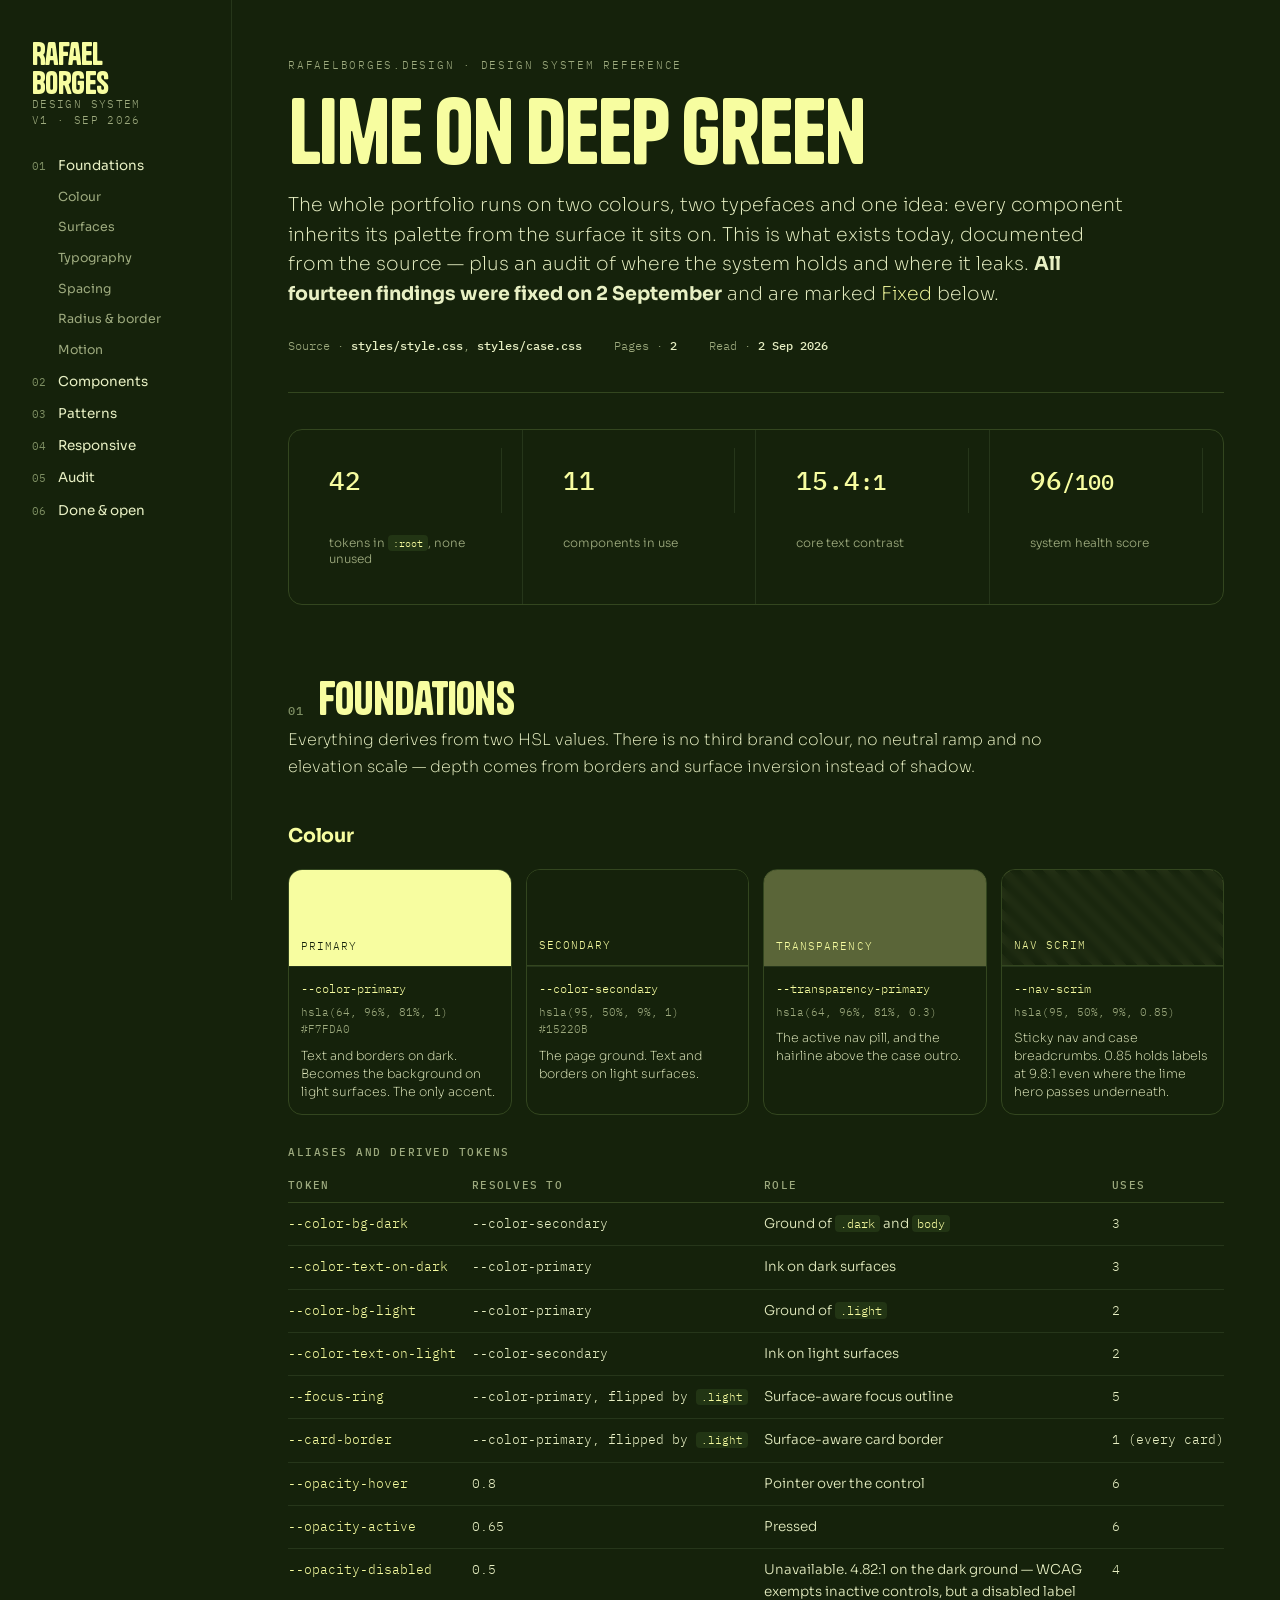
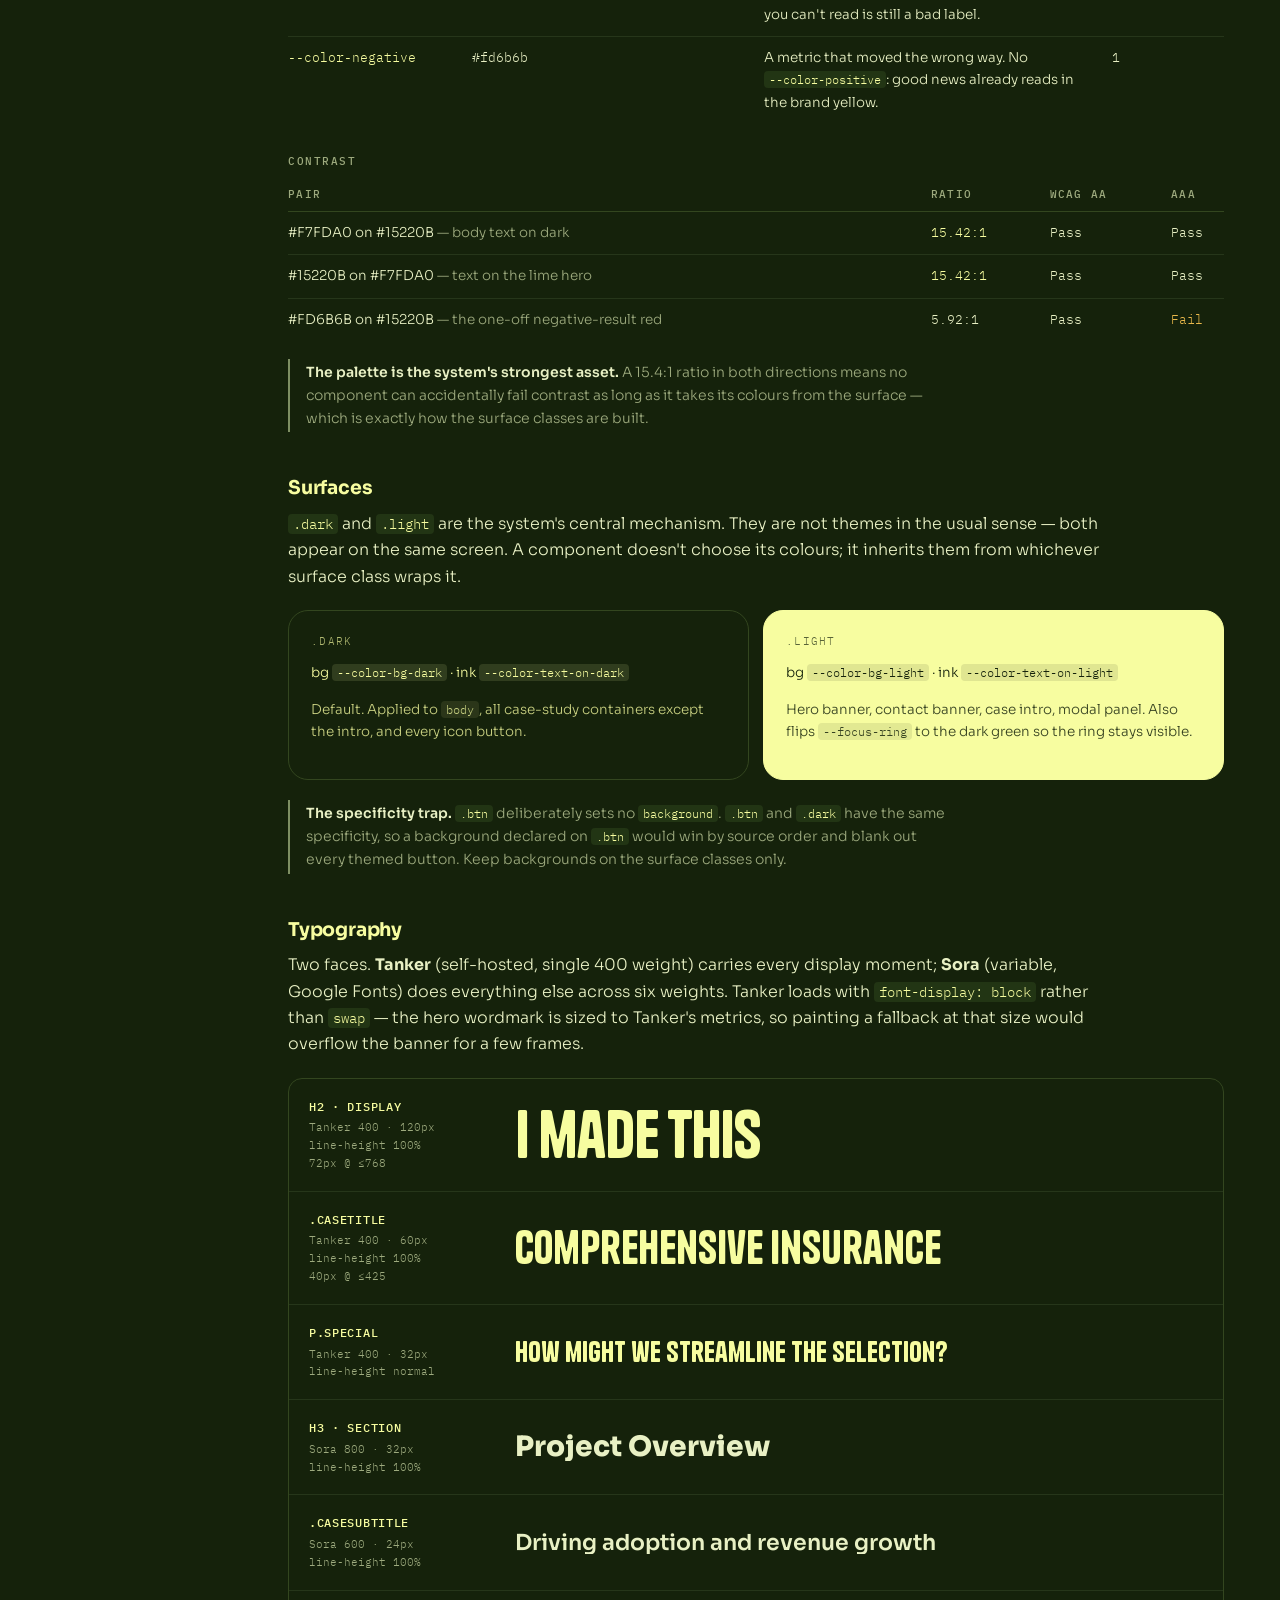
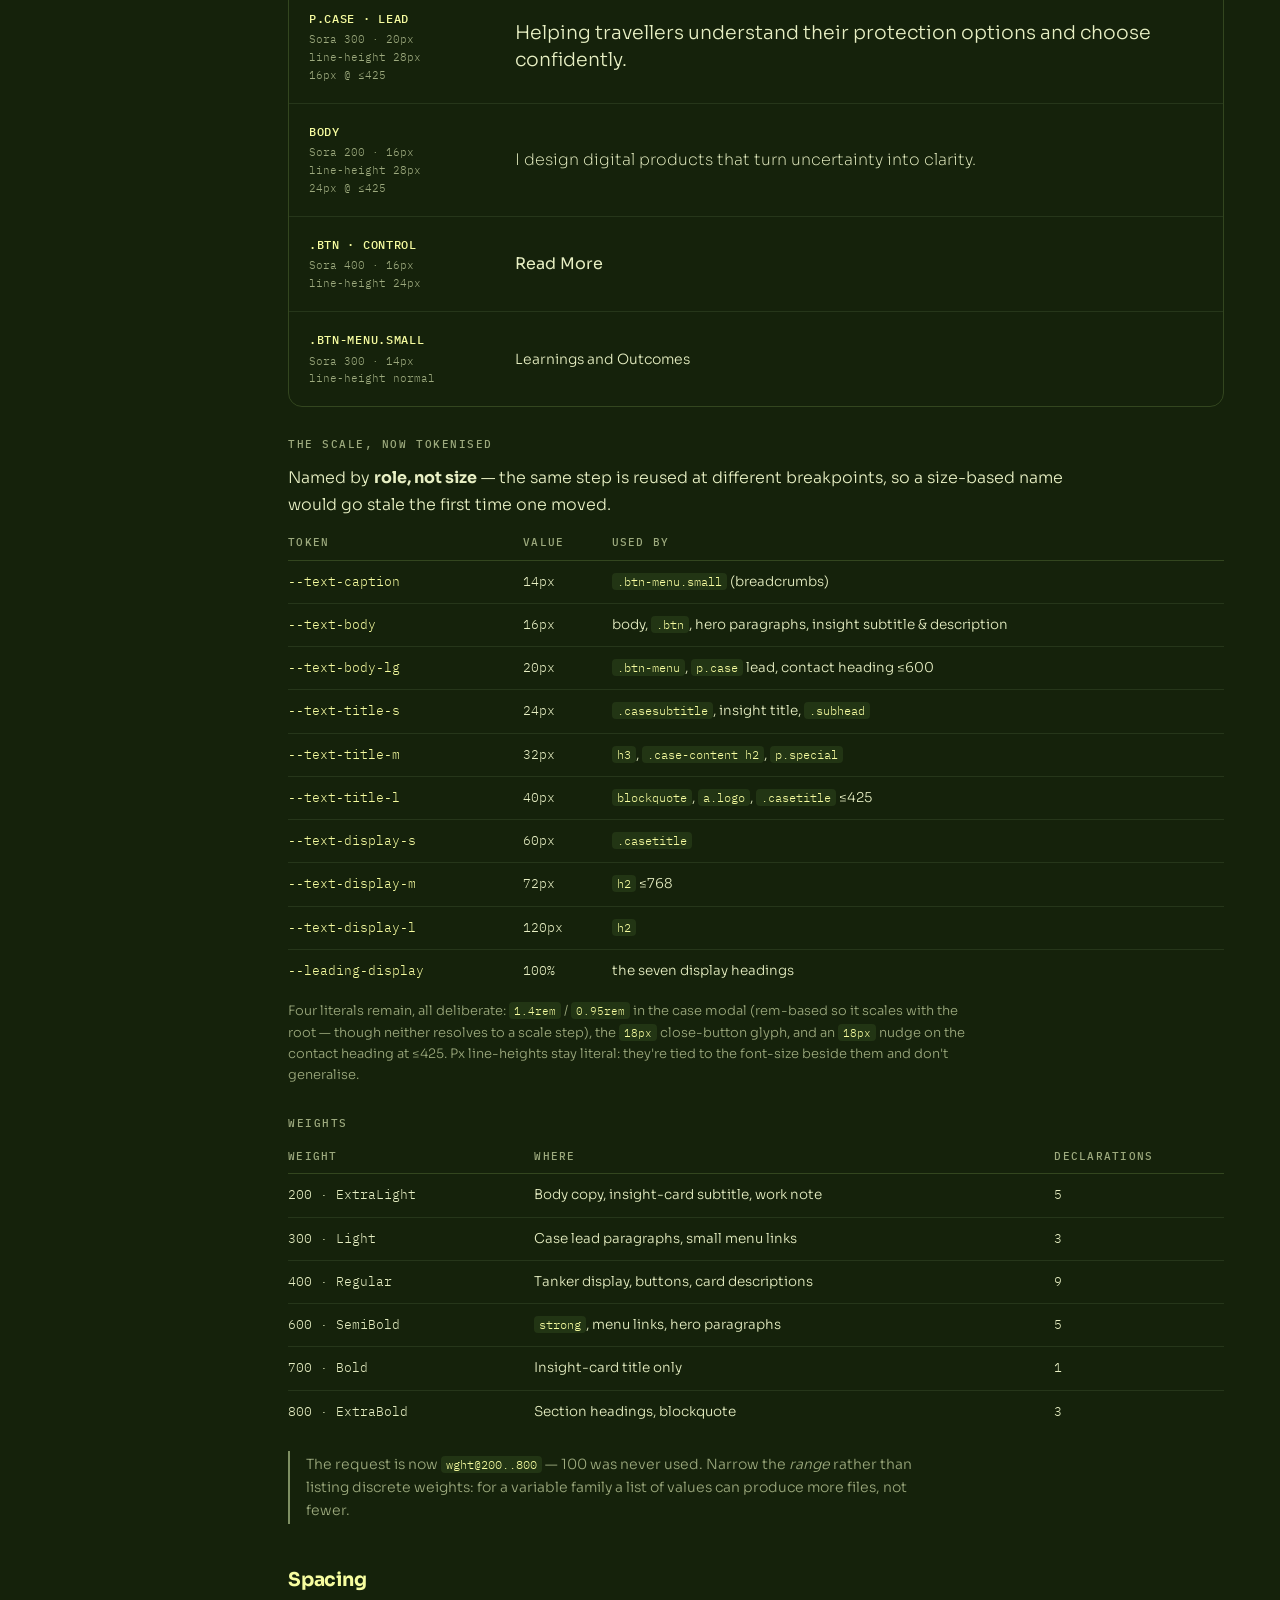
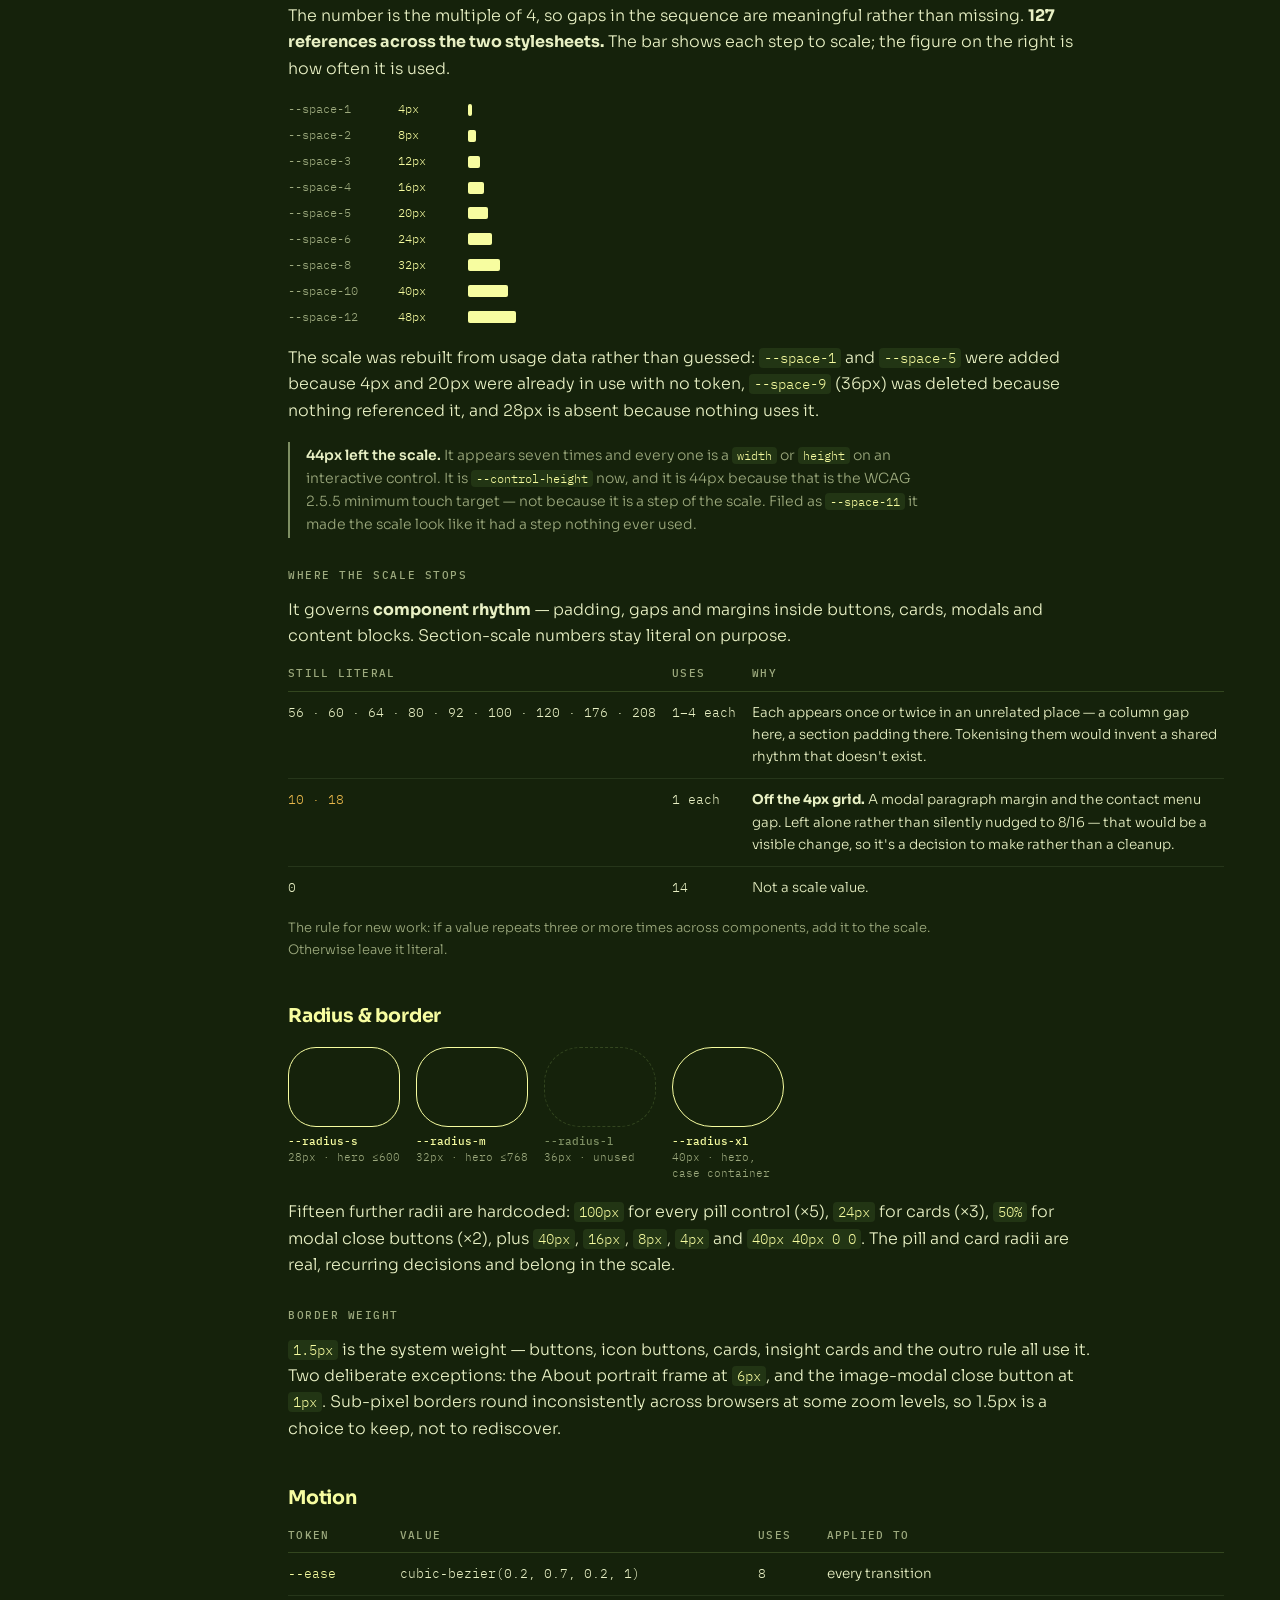
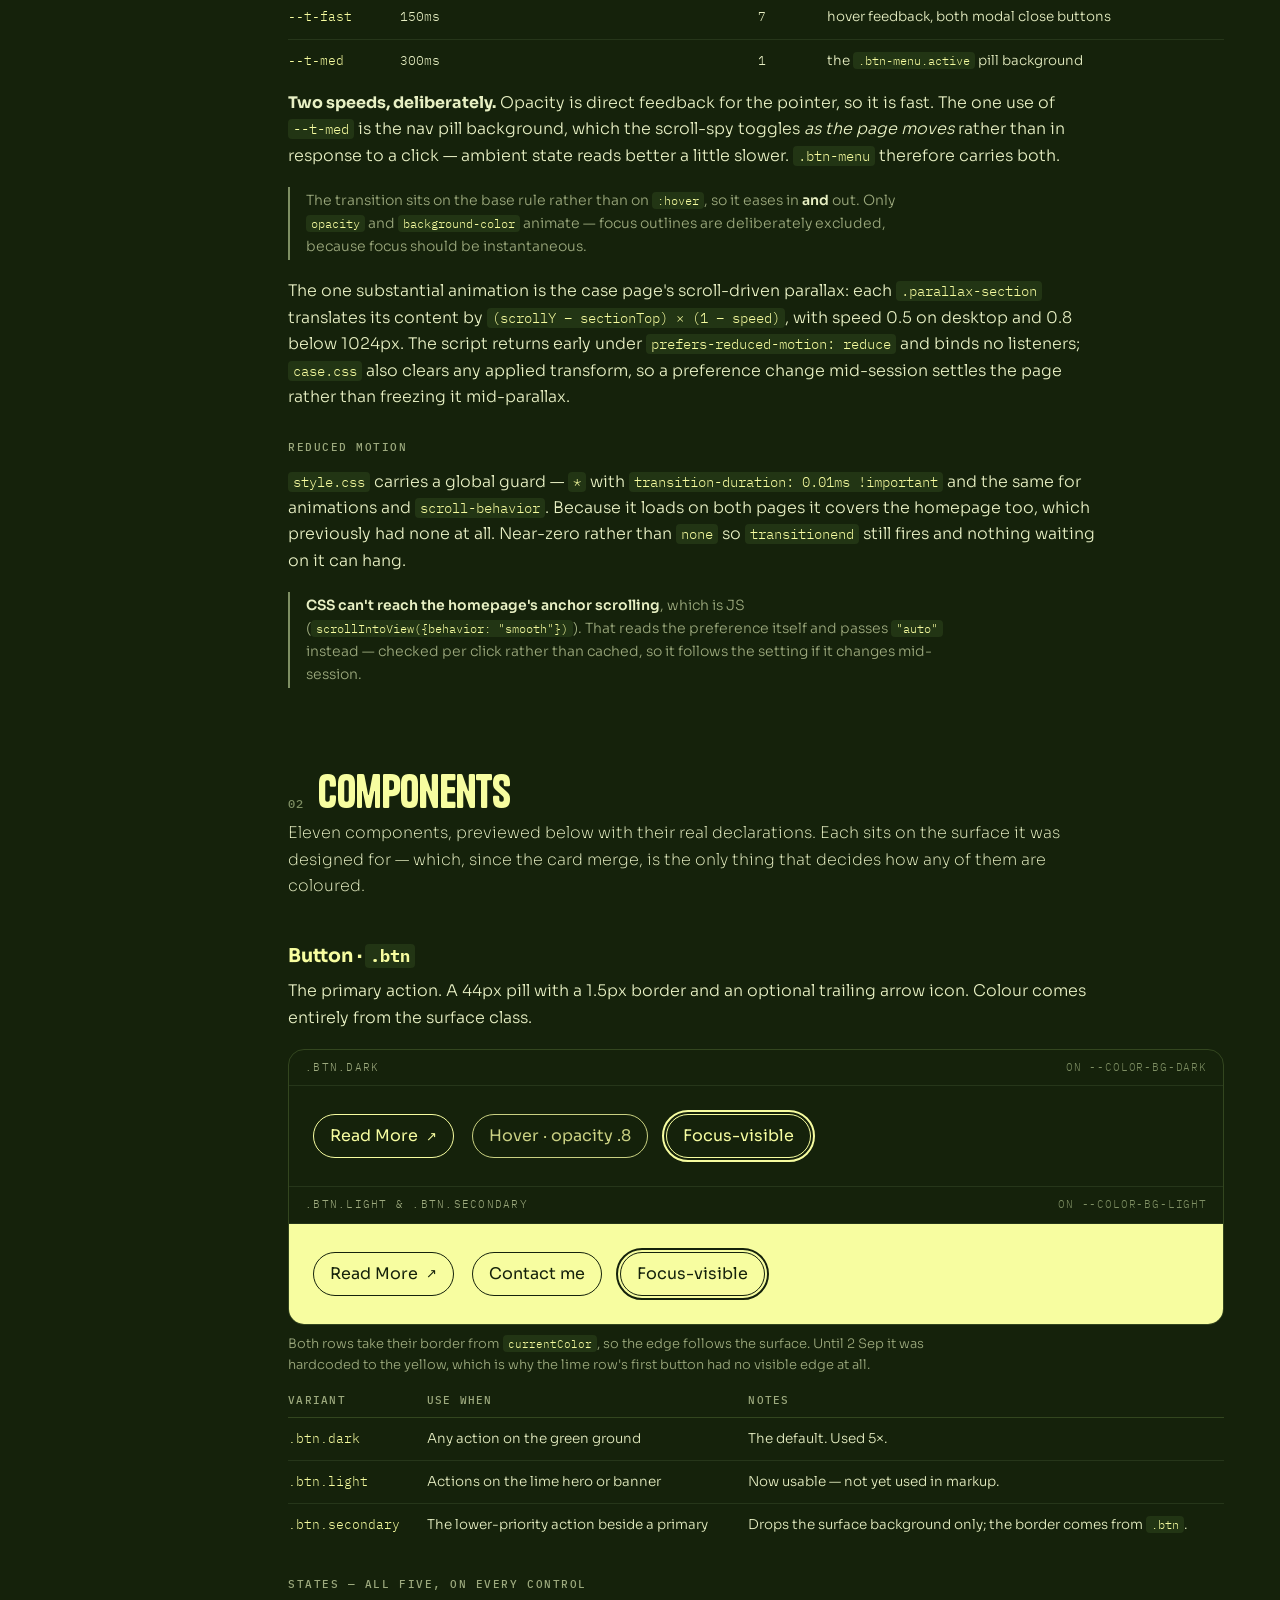
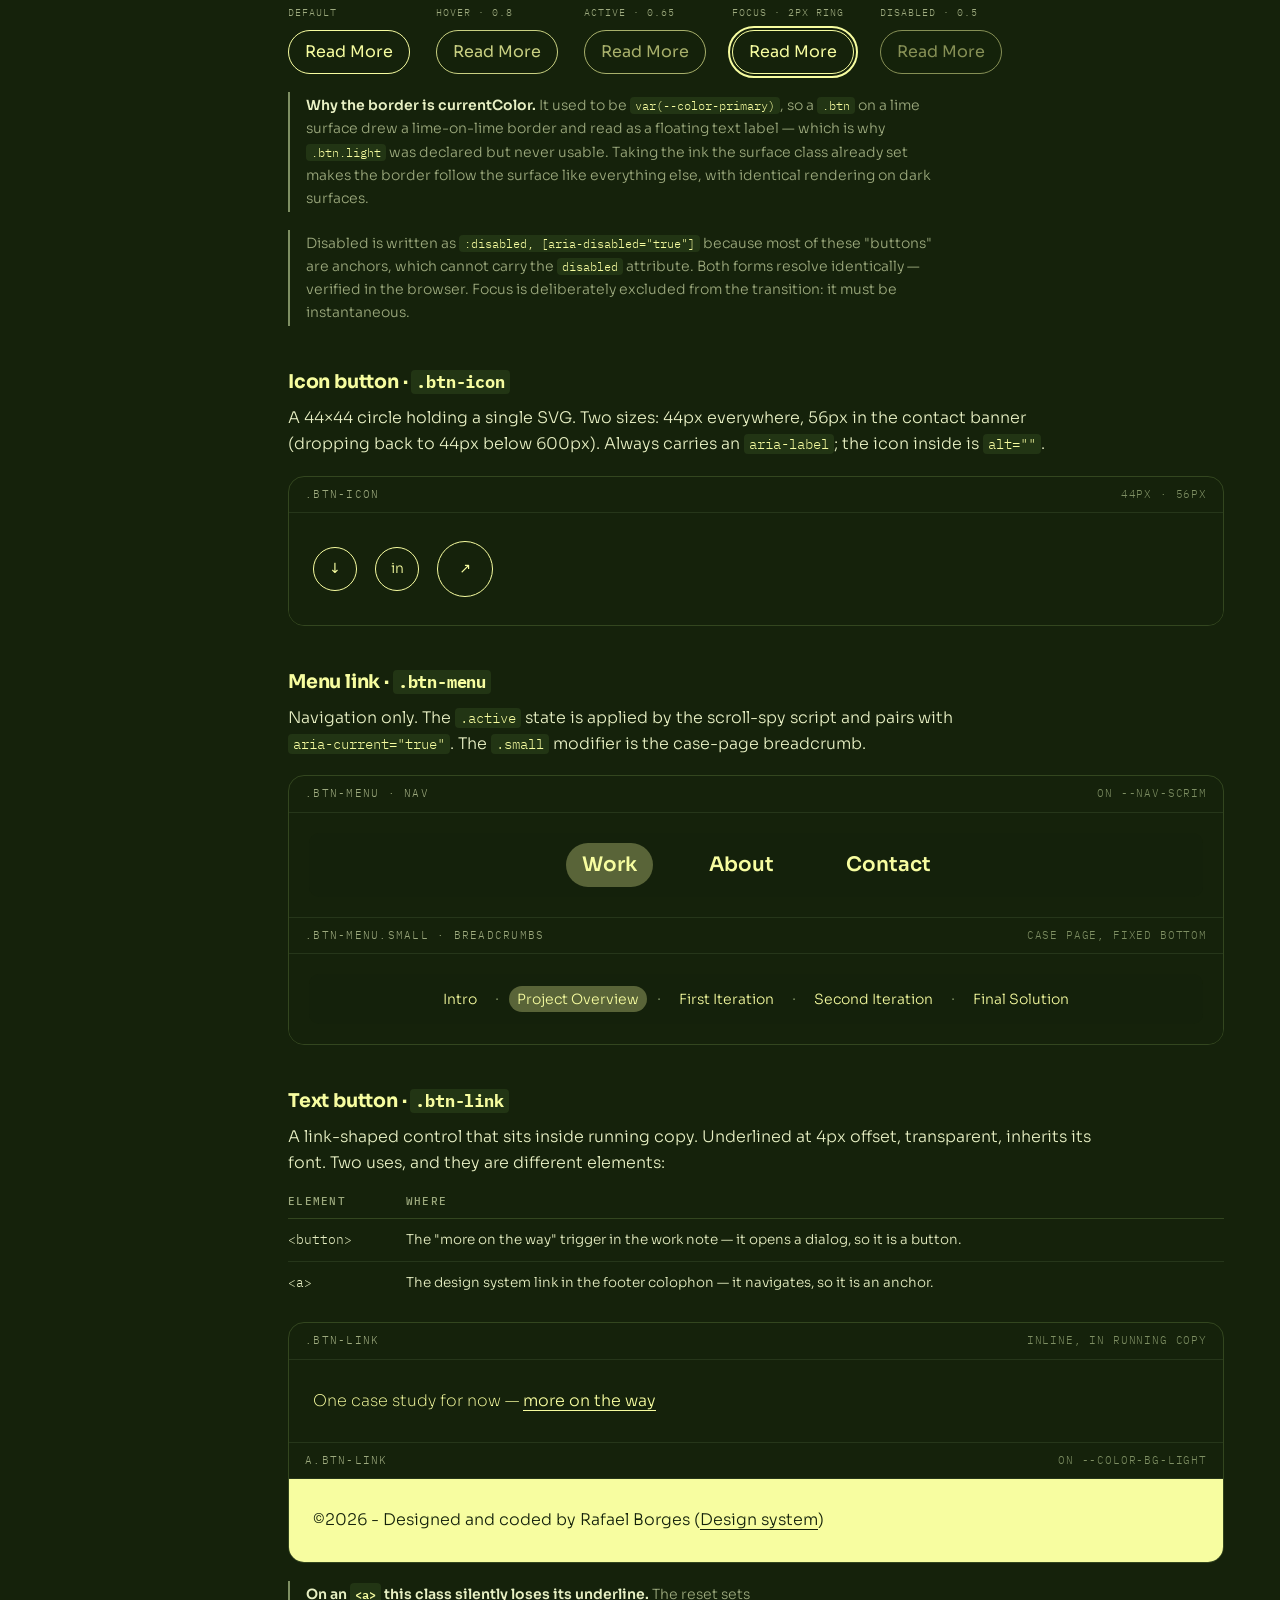
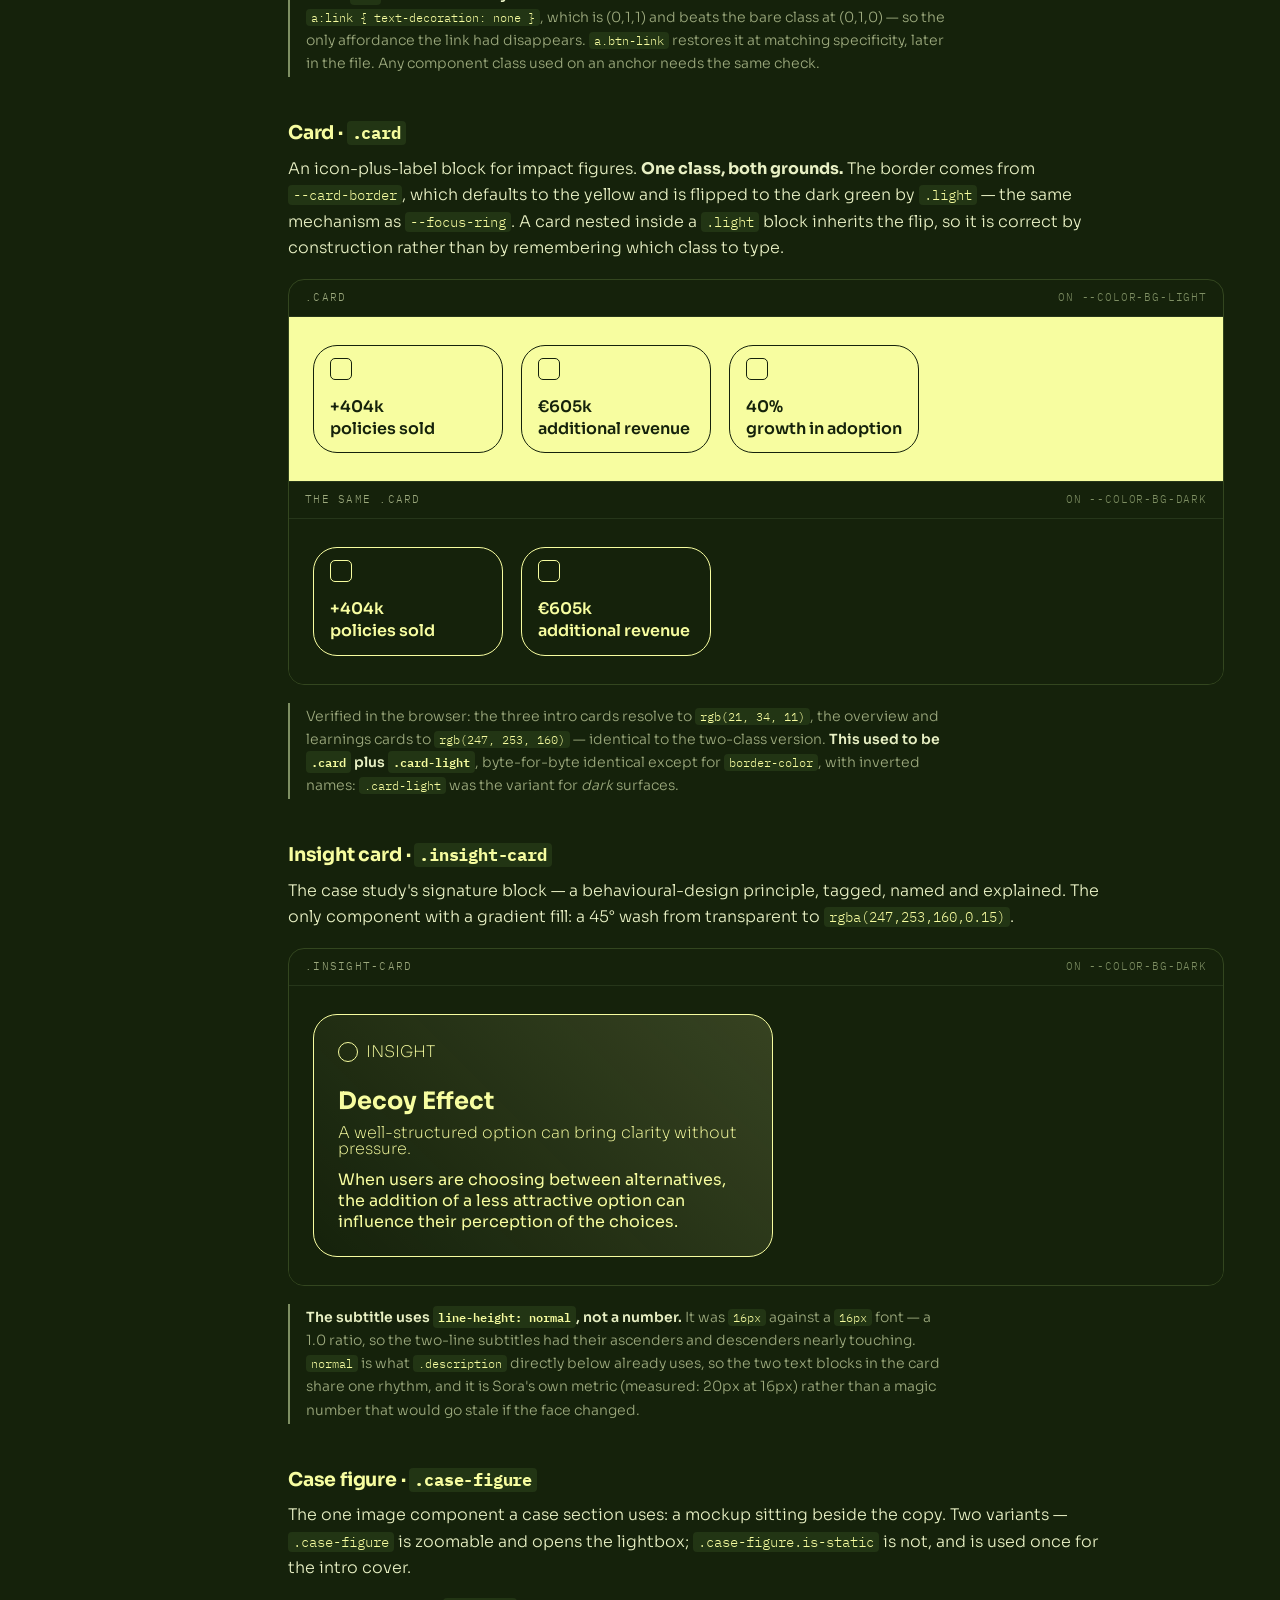
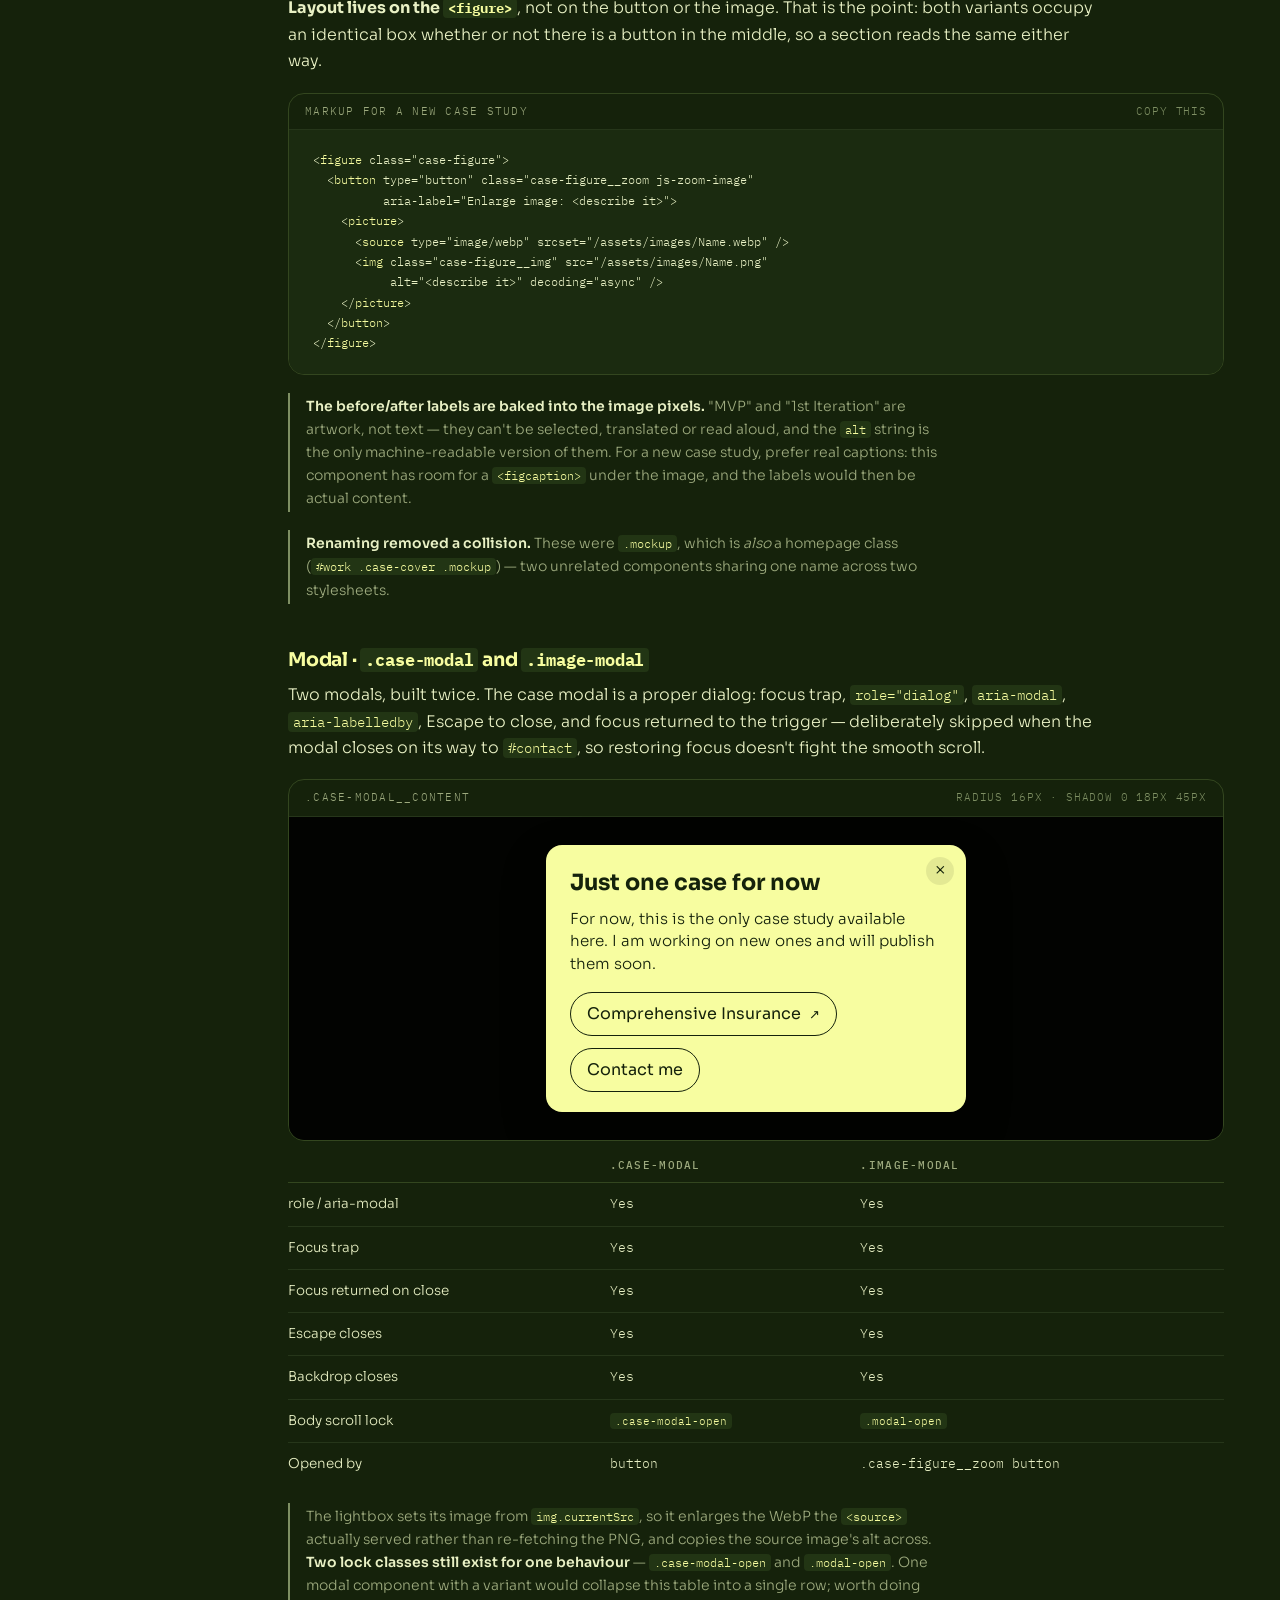
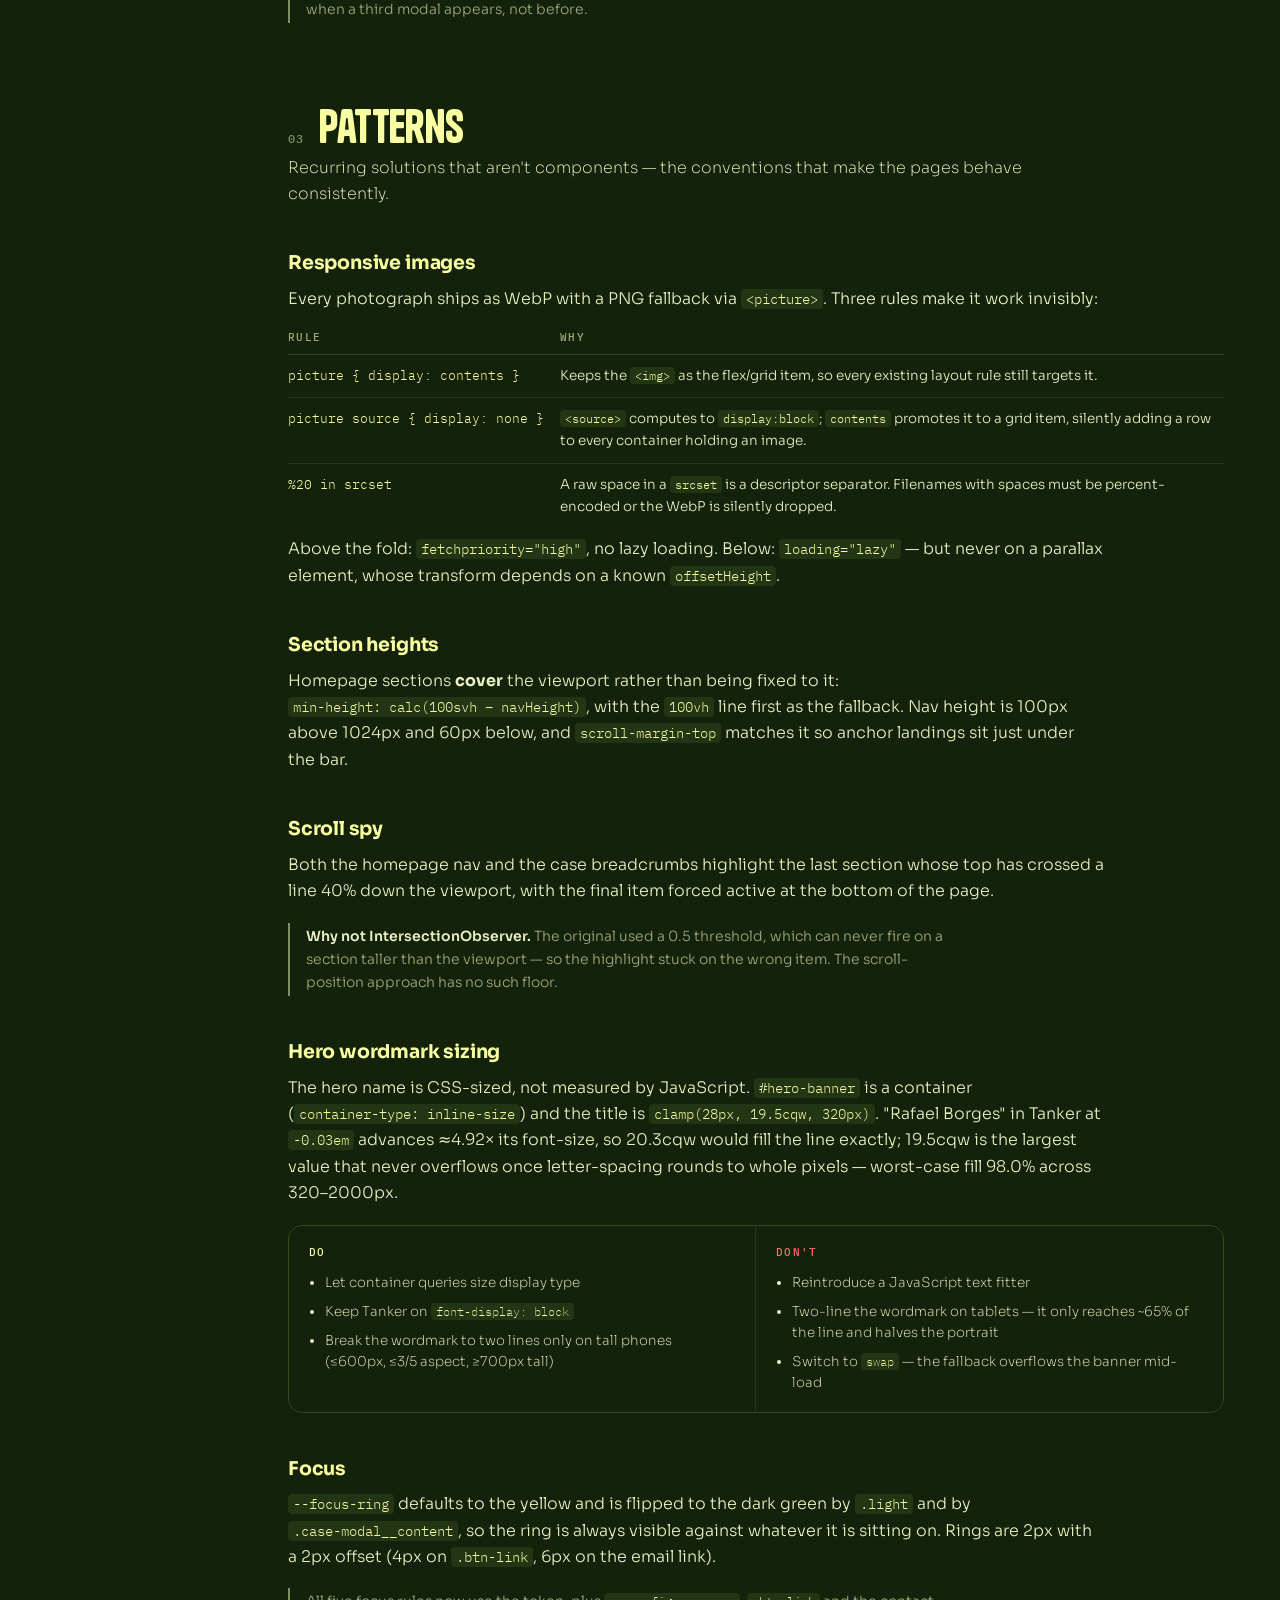
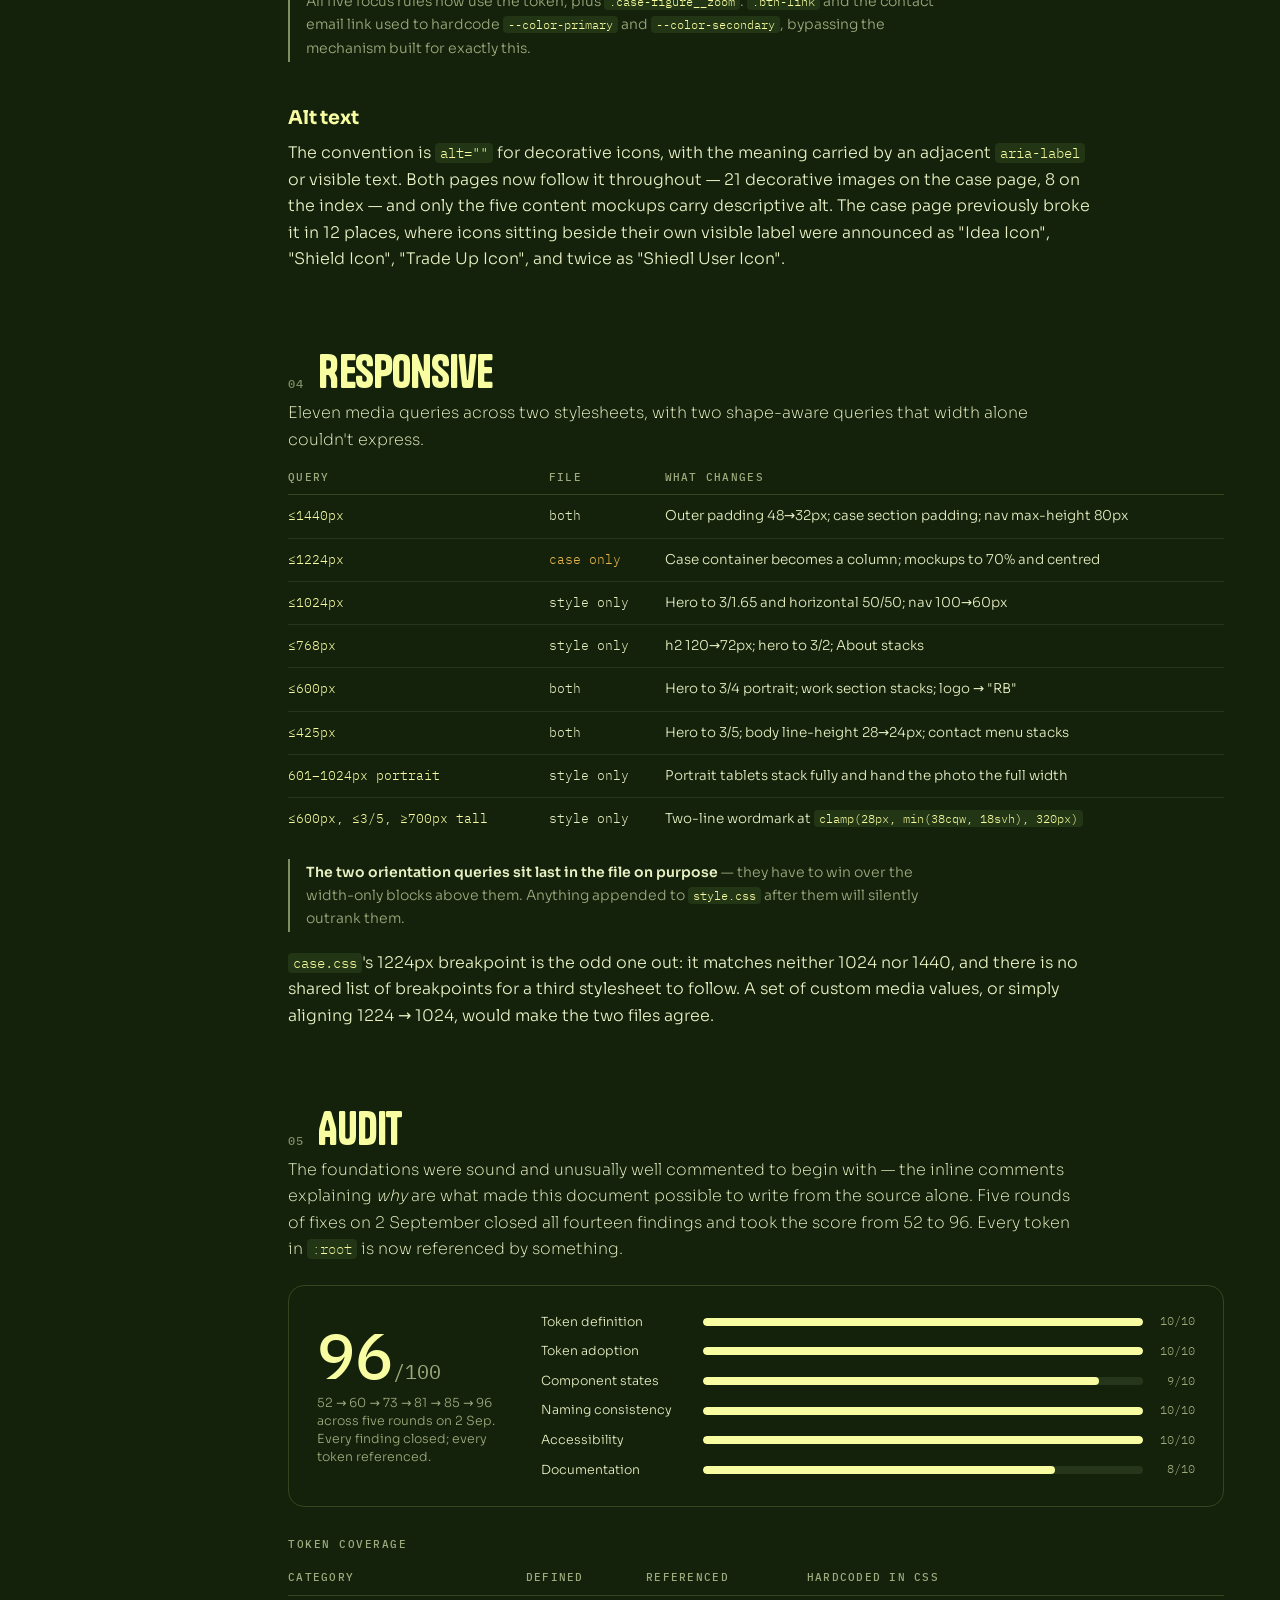
==== commit bc65c494: "Move the design system link to the footer colophon The footer menu is for actions — LinkedIn, CV, Ca" ====
--- a/design-system/index.html
+++ b/design-system/index.html
@@ -1107,15 +1107,36 @@
 
       <h3>Text button · <code>.btn-link</code></h3>
       <p>
-        An inline <code>&lt;button&gt;</code> styled as a link, used once — the
-        "more on the way" trigger in the work note. Underlined at 4px offset,
-        transparent, inherits its font.
-      </p>
+        A link-shaped control that sits inside running copy. Underlined at 4px
+        offset, transparent, inherits its font. Two uses, and they are different
+        elements:
+      </p>
+      <div class="tw">
+        <table>
+          <thead><tr><th>Element</th><th>Where</th></tr></thead>
+          <tbody>
+            <tr><td class="m">&lt;button&gt;</td><td>The "more on the way" trigger in the work note — it opens a dialog, so it is a button.</td></tr>
+            <tr><td class="m">&lt;a&gt;</td><td>The design system link in the footer colophon — it navigates, so it is an anchor.</td></tr>
+          </tbody>
+        </table>
+      </div>
       <div class="demo">
         <div class="demo-head"><span>.btn-link</span><span class="surface-tag">inline, in running copy</span></div>
         <div class="stage on-dark">
           <span style="color:#F7FDA0;font-weight:200;font-size:16px">One case study for now — <span class="p-link">more on the way</span></span>
         </div>
+        <div class="demo-head" style="border-top:1px solid var(--line-soft)"><span>a.btn-link</span><span class="surface-tag">on --color-bg-light</span></div>
+        <div class="stage on-light">
+          <span style="color:#15220B;font-weight:300;font-size:16px">©2026 - Designed and coded by Rafael Borges (<span style="text-decoration:underline;text-underline-offset:4px">Design system</span>)</span>
+        </div>
+      </div>
+      <div class="note">
+        <b>On an <code>&lt;a&gt;</code> this class silently loses its underline.</b>
+        The reset sets <code>a:link { text-decoration: none }</code>, which is
+        (0,1,1) and beats the bare class at (0,1,0) — so the only affordance the
+        link had disappears. <code>a.btn-link</code> restores it at matching
+        specificity, later in the file. Any component class used on an anchor
+        needs the same check.
       </div>
 
       <h3>Card · <code>.card</code></h3>
